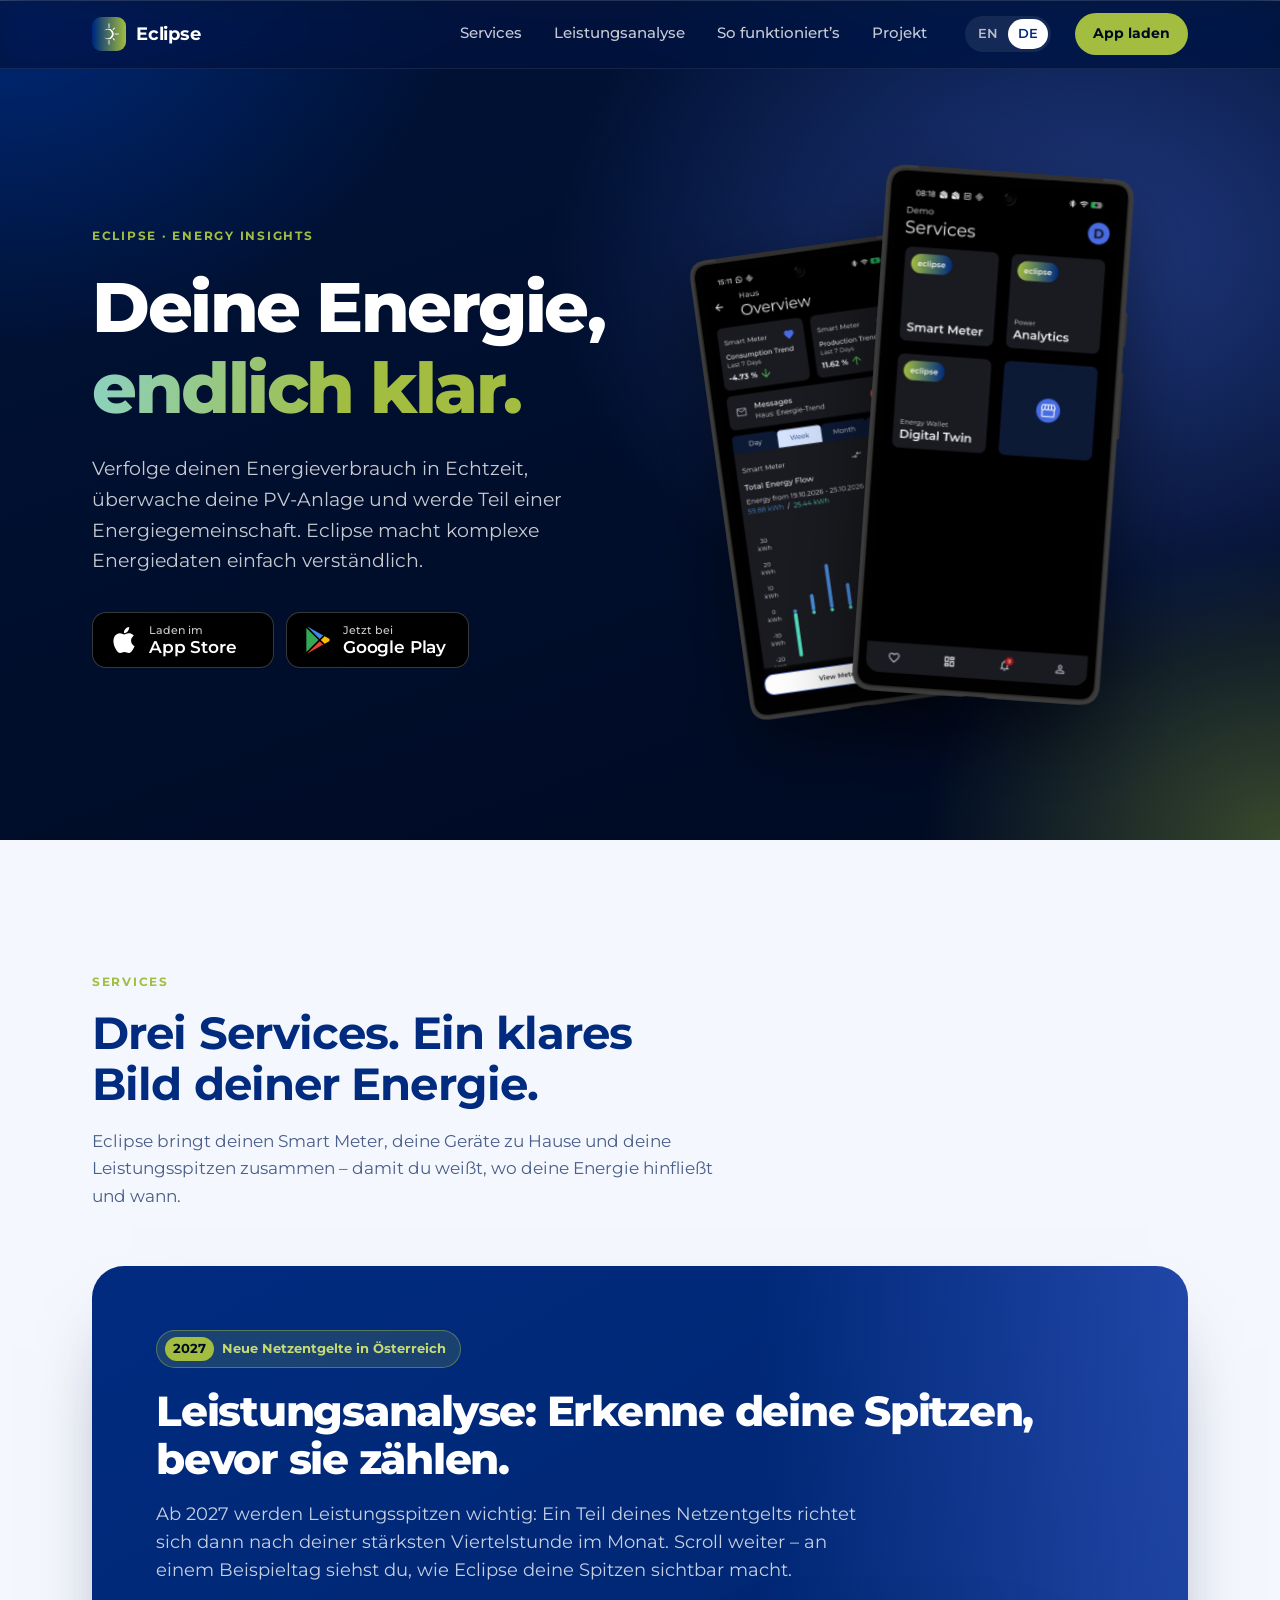
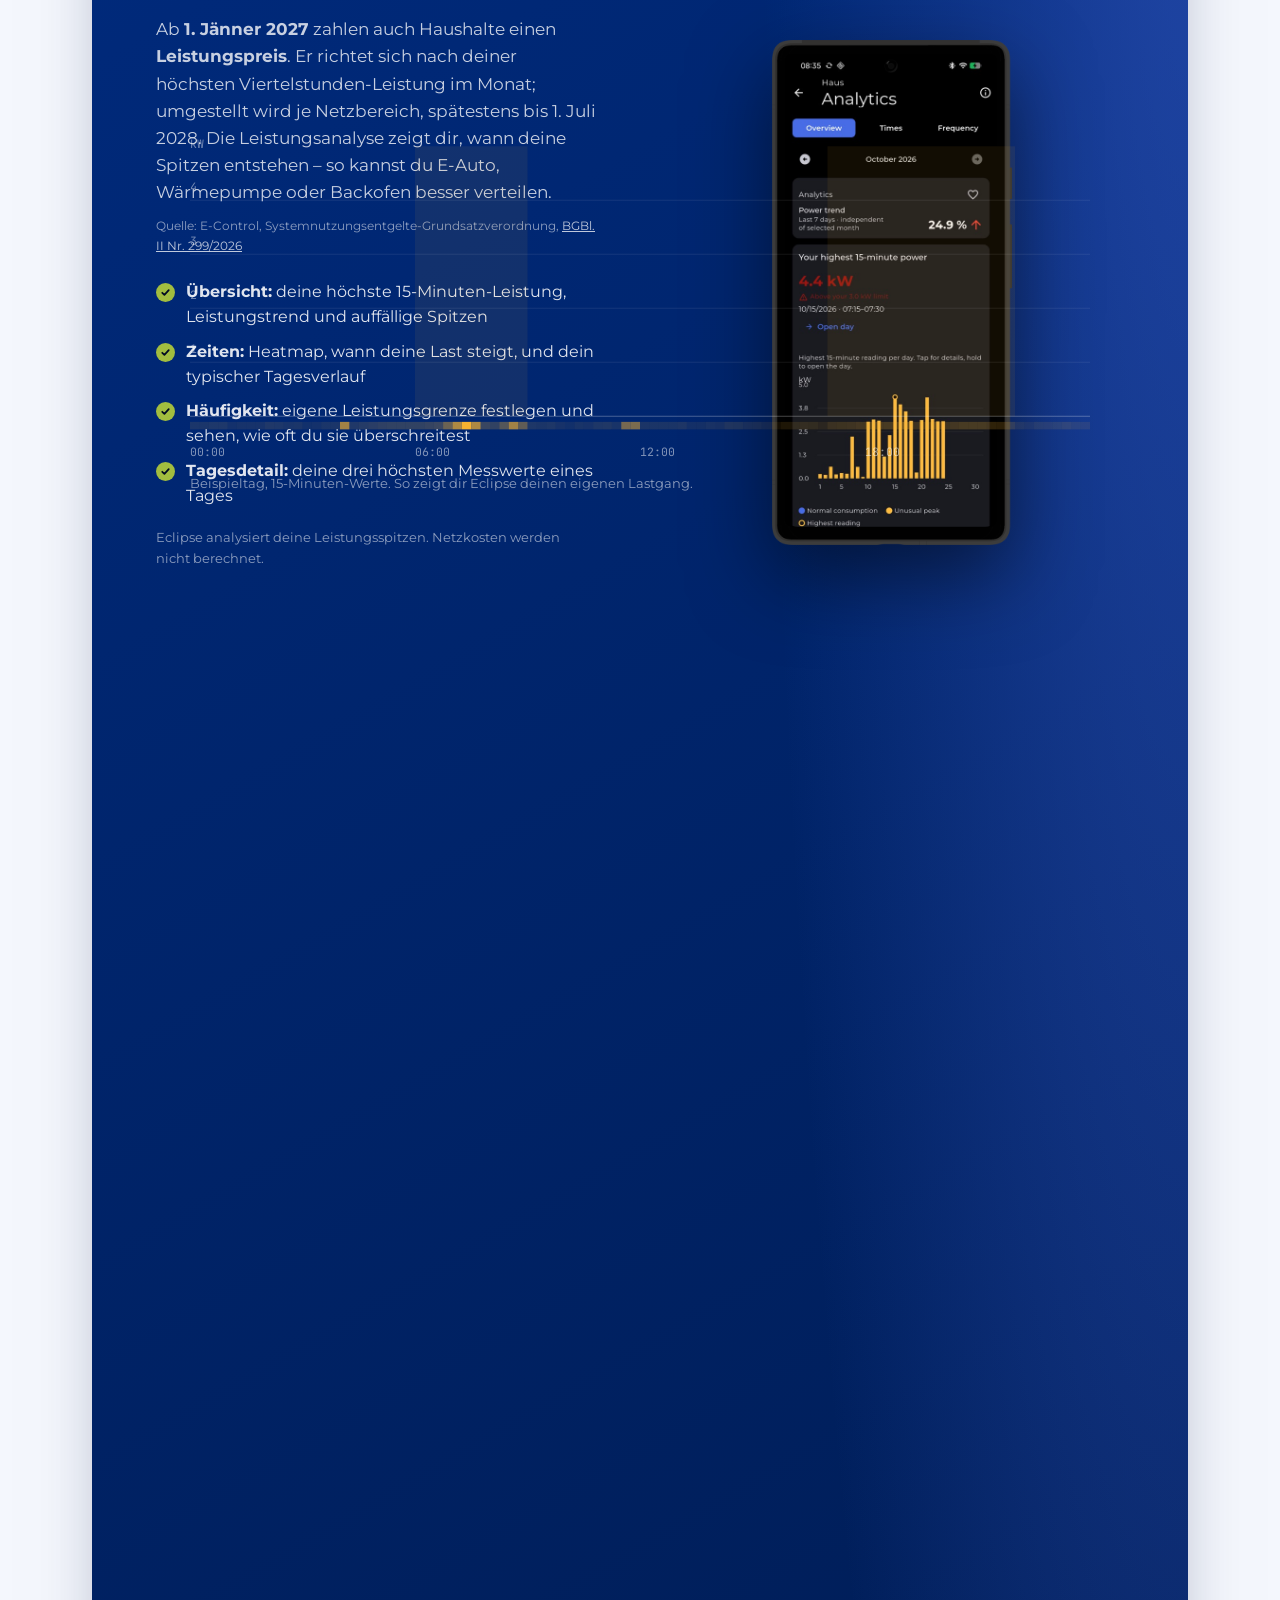
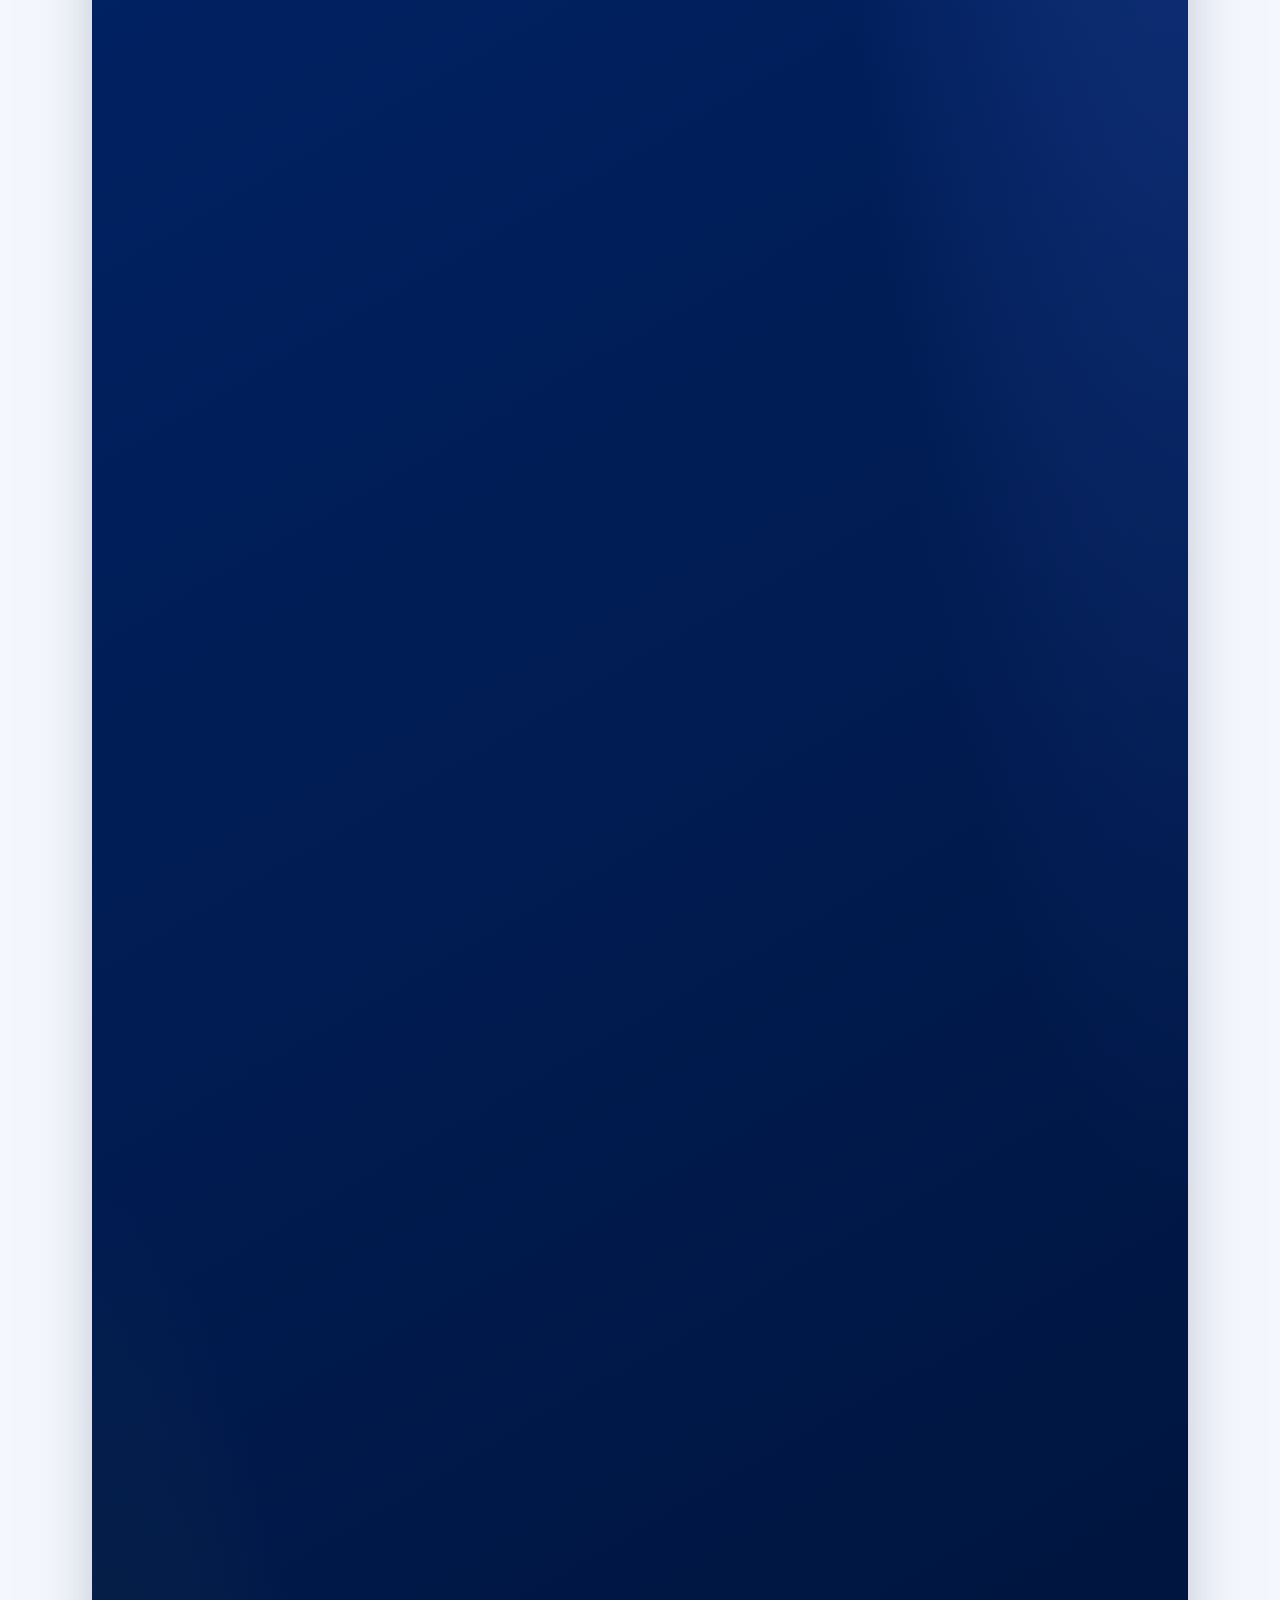
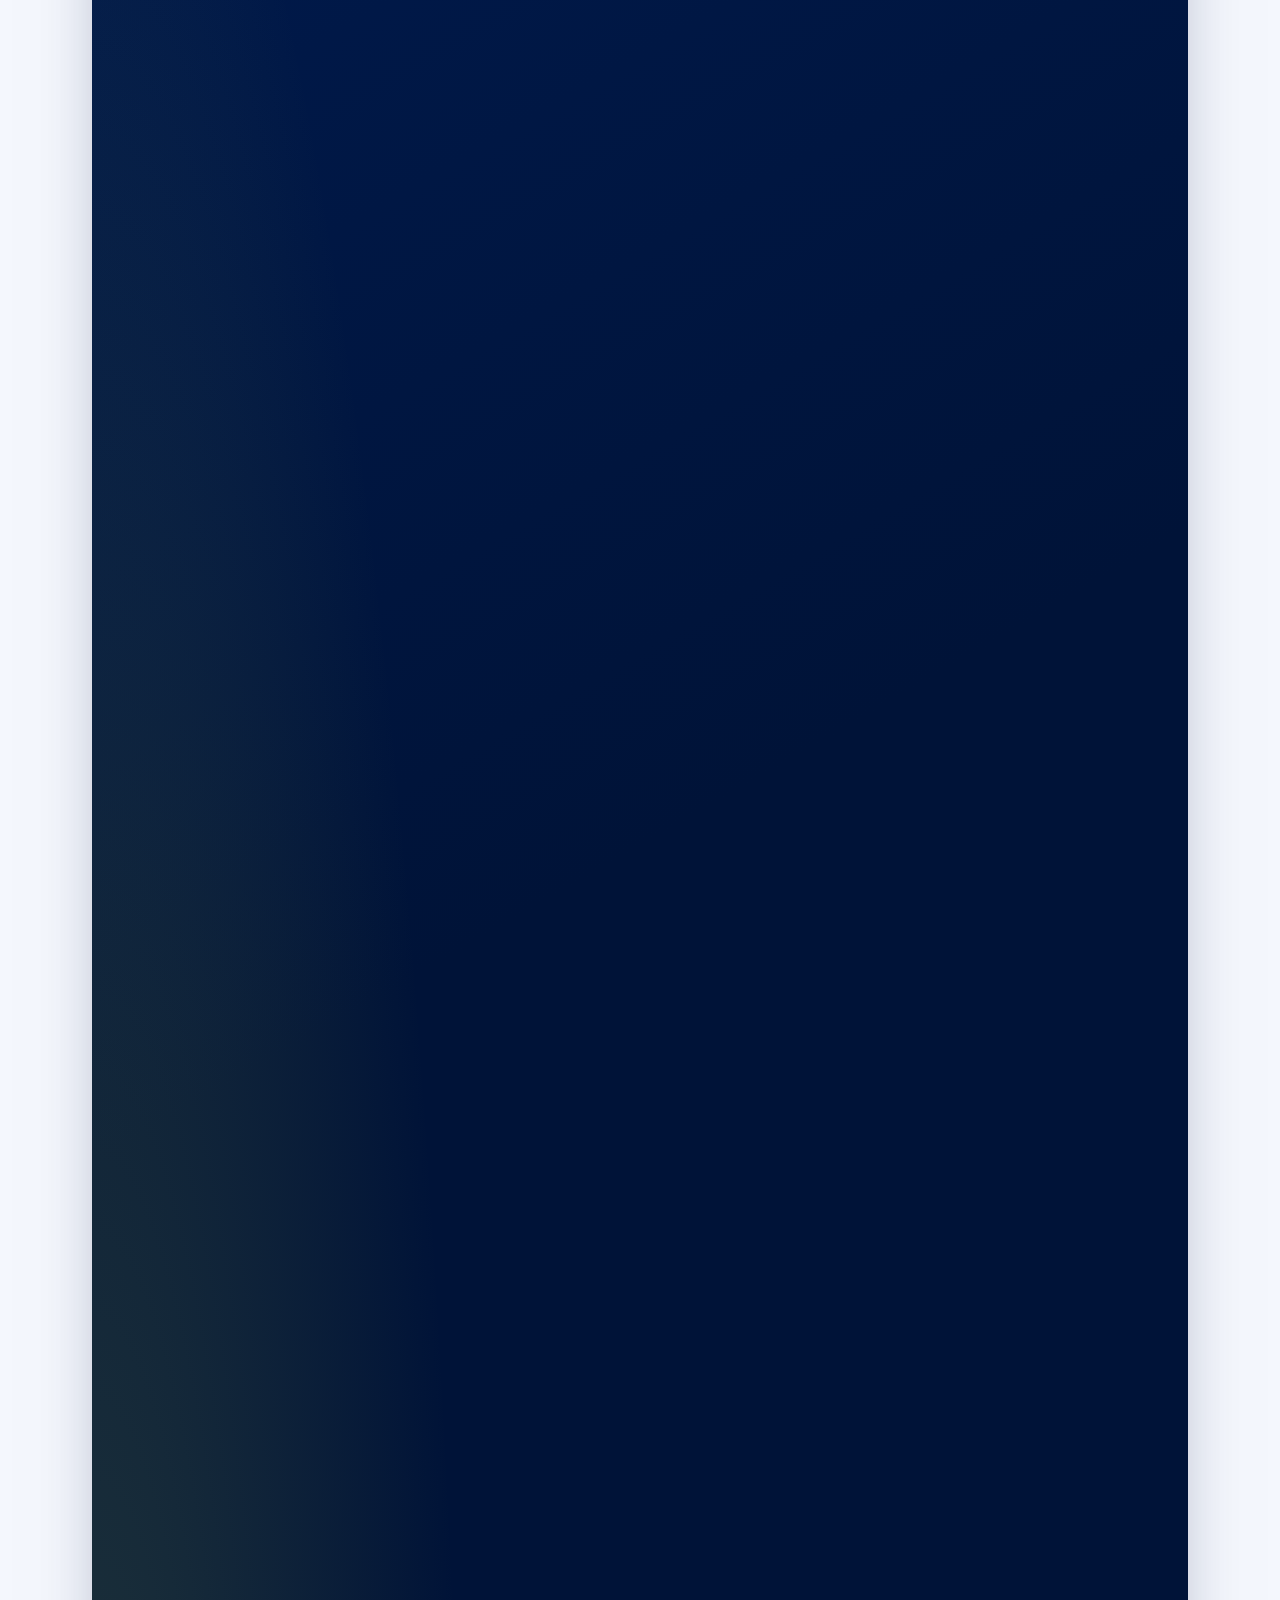
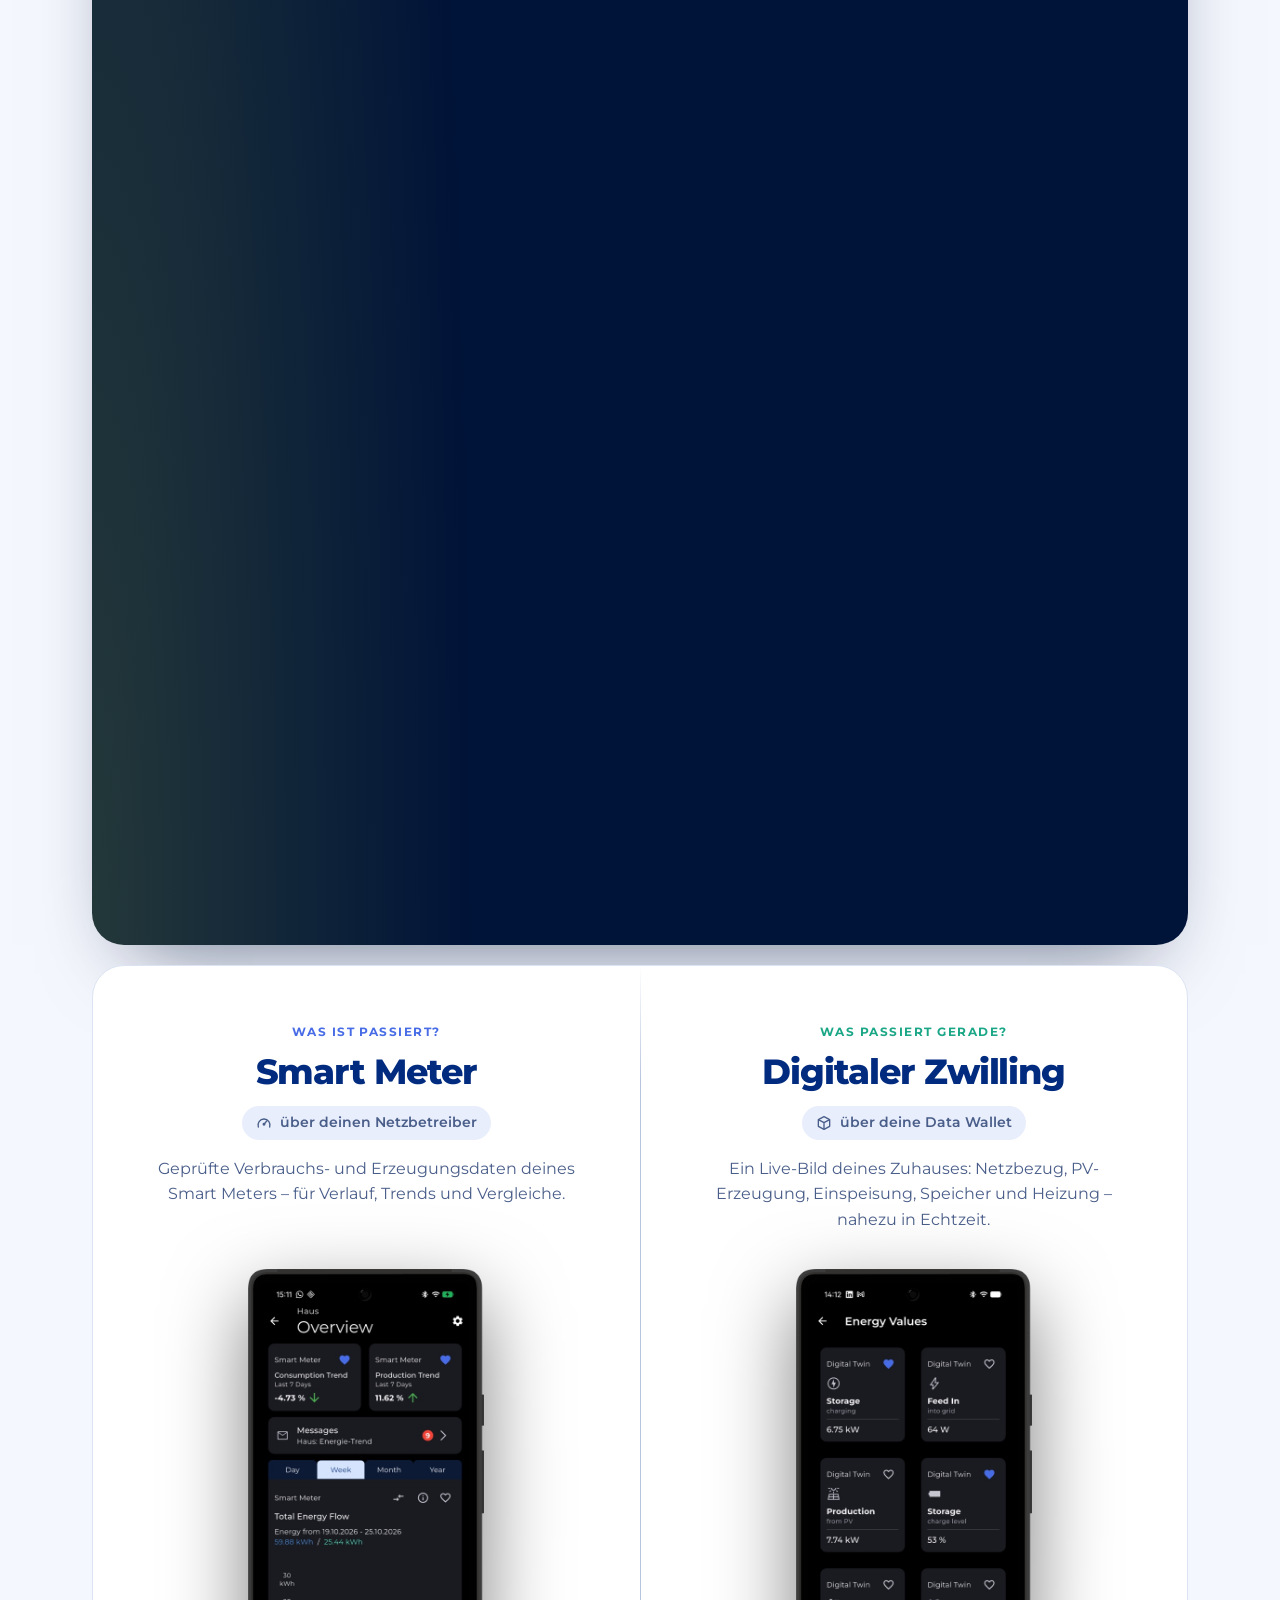
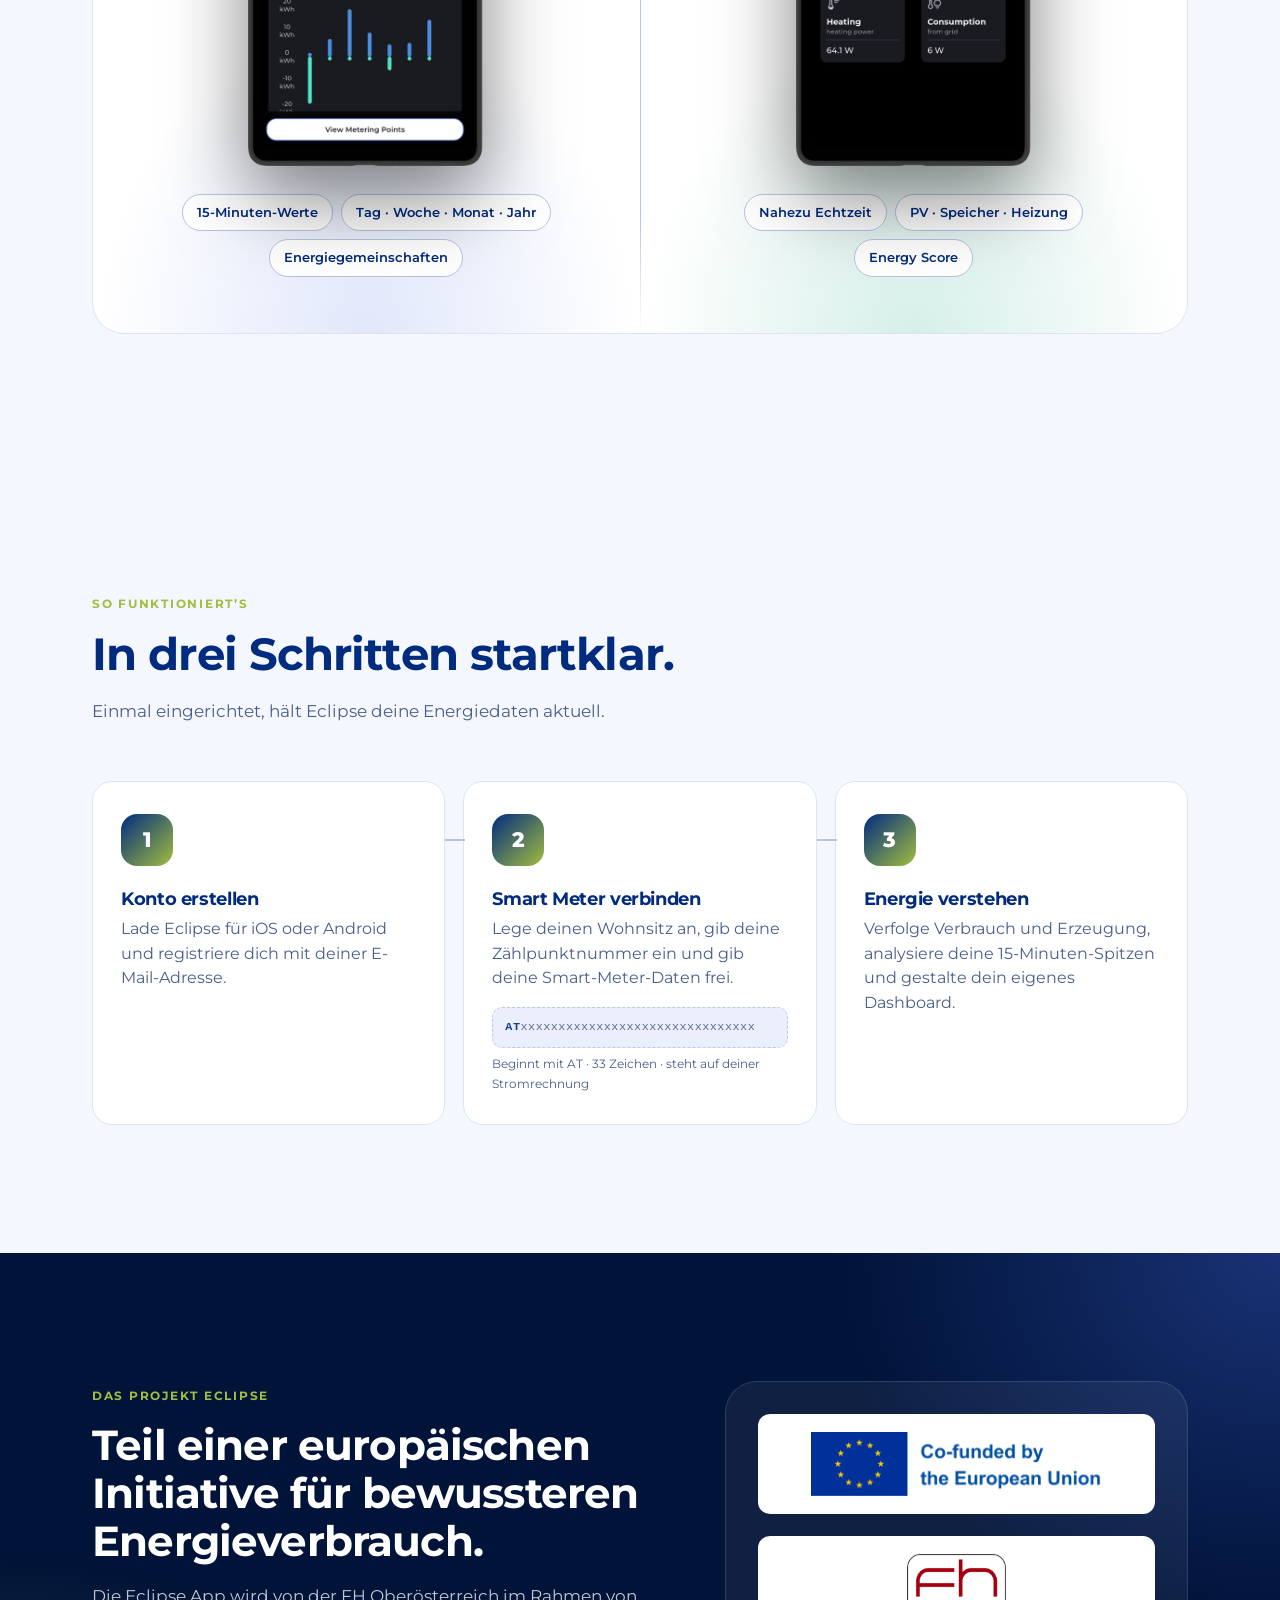
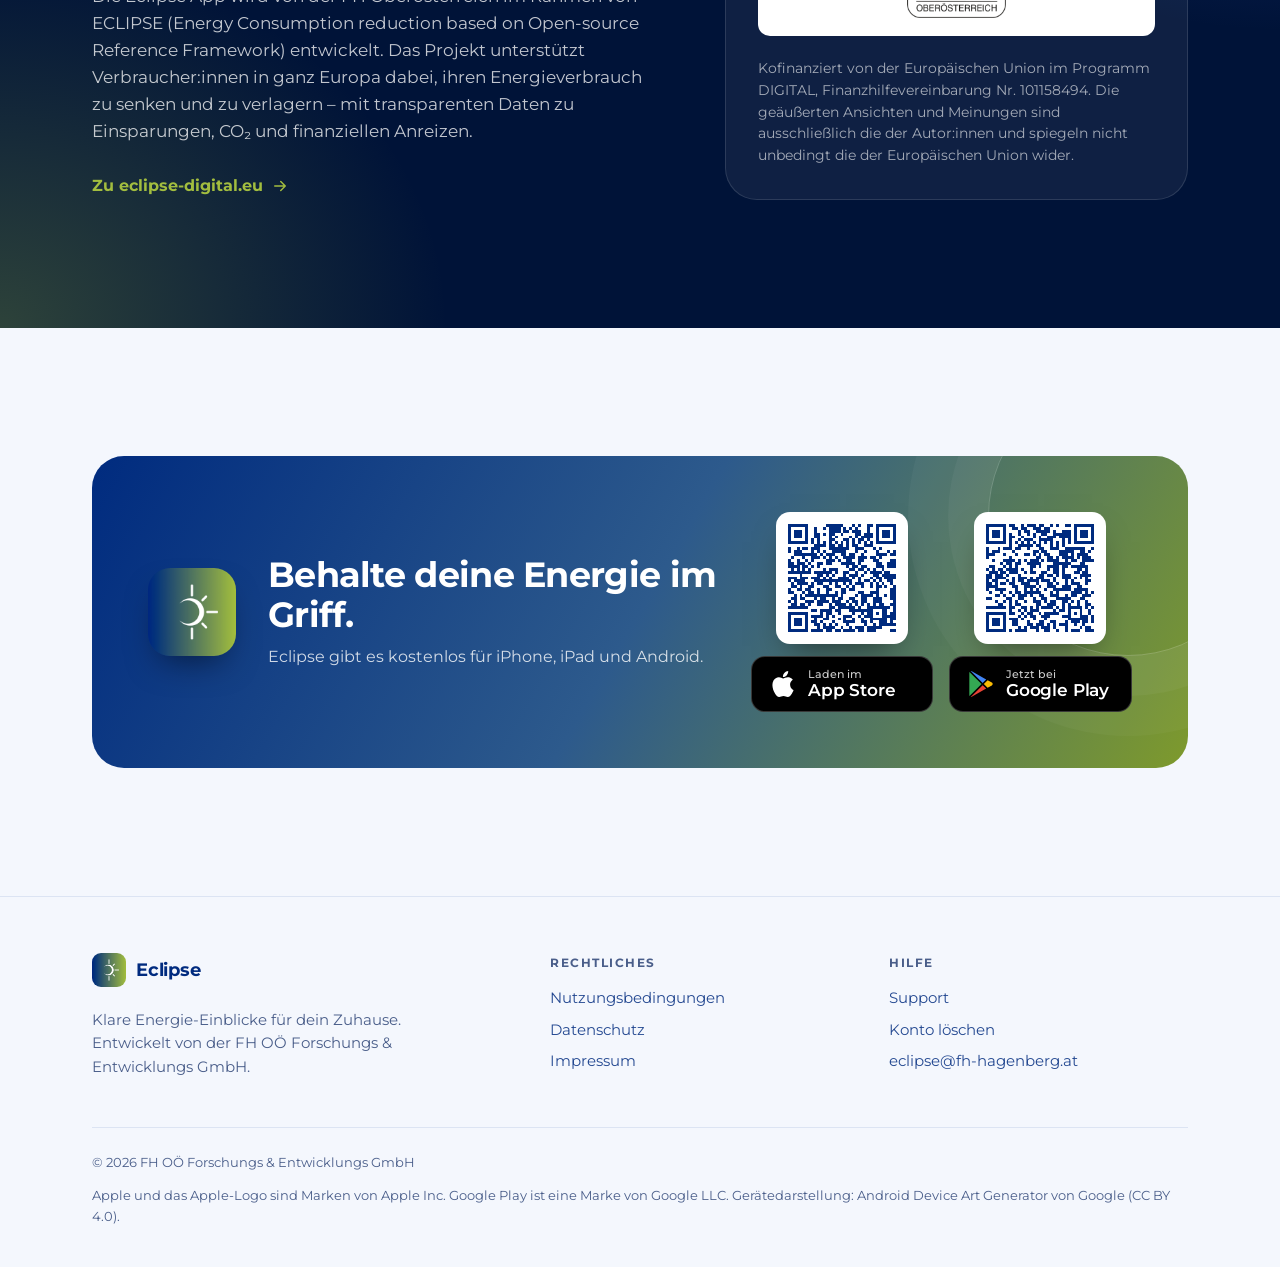
==== eclipse-app/de/index.html @ 879faa2a "GH-48: Add Landing Page for the Eclipse App" ====
<!doctype html>
<html lang="de">
<head>
  <meta charset="utf-8">
  <meta name="viewport" content="width=device-width, initial-scale=1">
  <title>Eclipse – Energie-Einblicke für dein Zuhause</title>
  <meta name="description" content="Verfolge deinen Energieverbrauch in Echtzeit, überwache deine PV-Anlage und werde Teil einer Energiegemeinschaft. Die Eclipse App macht komplexe Energiedaten einfach verständlich.">
  <meta name="theme-color" content="#001338">
  <link rel="icon" type="image/png" href="../assets/img/app-icon.png">
  <link rel="apple-touch-icon" href="../assets/img/apple-touch-icon.png">
  <link rel="alternate" hreflang="en" href="../">
  <link rel="alternate" hreflang="de" href="./">
  <meta property="og:type" content="website">
  <meta property="og:title" content="Eclipse – Energy Insights">
  <meta property="og:description" content="Energieverbrauch in Echtzeit, PV-Monitoring und Energiegemeinschaften – in einer App.">
  <meta property="og:image" content="../assets/img/og-banner.jpg">
  <meta name="apple-itunes-app" content="app-id=6756777165">
  <link rel="preconnect" href="https://fonts.googleapis.com">
  <link rel="preconnect" href="https://fonts.gstatic.com" crossorigin>
  <link href="https://fonts.googleapis.com/css2?family=JetBrains+Mono:wght@400;600&family=Montserrat:wght@400;500;600;700;800&display=swap" rel="stylesheet">
  <link rel="stylesheet" href="../assets/css/style.css">
  <script src="../assets/js/power-story.js" defer></script>
</head>
<body>
  <svg width="0" height="0" style="position:absolute" aria-hidden="true">
    <symbol id="i-apple" viewBox="0 0 24 24"><path fill="currentColor" d="M12.152 6.896c-.948 0-2.415-1.078-3.96-1.04-2.04.027-3.91 1.183-4.961 3.014-2.117 3.675-.546 9.103 1.519 12.09 1.013 1.454 2.208 3.09 3.792 3.039 1.52-.065 2.09-.987 3.935-.987 1.831 0 2.35.987 3.96.948 1.637-.026 2.676-1.48 3.676-2.948 1.156-1.688 1.636-3.325 1.662-3.415-.039-.013-3.182-1.221-3.22-4.857-.026-3.04 2.48-4.494 2.597-4.559-1.429-2.09-3.623-2.324-4.39-2.376-2-.156-3.675 1.09-4.61 1.09zM15.53 3.83c.843-1.012 1.4-2.427 1.245-3.83-1.207.052-2.662.805-3.532 1.818-.78.896-1.454 2.338-1.273 3.714 1.338.104 2.715-.688 3.559-1.701"/></symbol>
    <symbol id="i-play" viewBox="0 0 24 24"><path fill="#34A853" d="M1.337.924a1.486 1.486 0 0 0-.112.568v21.017c0 .217.045.419.124.6l11.155-11.087L1.337.924z"/><path fill="#FBBC04" d="M22.018 13.298l-3.919 2.218-3.515-3.493 3.543-3.521 3.891 2.202a1.49 1.49 0 0 1 0 2.594z"/><path fill="#4285F4" d="M13.544 10.989l3.258-3.238L3.45.195a1.466 1.466 0 0 0-.946-.179l11.04 10.973z"/><path fill="#EA4335" d="M13.544 13.056l-11 10.933c.298.036.612-.016.906-.183l13.324-7.54-3.23-3.21z"/></symbol>
    <symbol id="i-gauge" viewBox="0 0 24 24"><g fill="none" stroke="currentColor" stroke-width="2" stroke-linecap="round" stroke-linejoin="round"><path d="M3.5 18a9 9 0 1 1 17 0"/><path d="m12 14 4-5"/><circle cx="12" cy="14" r="1.2" fill="currentColor"/></g></symbol>
    <symbol id="i-cube" viewBox="0 0 24 24"><g fill="none" stroke="currentColor" stroke-width="2" stroke-linejoin="round"><path d="M12 2.5 20.5 7v10L12 21.5 3.5 17V7z"/><path d="M3.5 7 12 11.5 20.5 7M12 11.5v10"/></g></symbol>
    <symbol id="i-arrow" viewBox="0 0 24 24"><path fill="none" stroke="currentColor" stroke-width="2" stroke-linecap="round" stroke-linejoin="round" d="M5 12h14M13 6l6 6-6 6"/></symbol>
  </svg>

  <a class="skip-link" href="#main">Zum Inhalt springen</a>

  <header class="site-header">
    <nav class="container nav" aria-label="Hauptnavigation">
      <a class="brand" href="./">
        <img src="../assets/img/app-icon.png" alt="" width="34" height="34">
        Eclipse
      </a>
      <ul class="nav-links">
        <li><a href="#services">Services</a></li>
        <li><a href="#power-analytics">Leistungsanalyse</a></li>
        <li><a href="#how">So funktioniert’s</a></li>
        <li><a href="#project">Projekt</a></li>
      </ul>
      <div class="lang-switch" aria-label="Sprache">
        <a href="../" hreflang="en" lang="en">EN</a>
        <span aria-current="true">DE</span>
      </div>
      <a class="nav-cta" href="#download">App laden</a>
    </nav>
  </header>

  <main id="main">
    <section class="hero">
      <div class="container hero-grid">
        <div class="hero-copy">
          <span class="eyebrow">Eclipse · Energy Insights</span>
          <h1>Deine Energie, <em>endlich klar.</em></h1>
          <p class="hero-lead">Verfolge deinen Energieverbrauch in Echtzeit, überwache deine PV-Anlage und werde Teil einer Energiegemeinschaft. Eclipse macht komplexe Energiedaten einfach verständlich.</p>
          <div class="store-buttons">
            <a class="store-btn" href="https://apps.apple.com/at/app/eclipse-energy-insights/id6756777165?l=de">
              <svg aria-hidden="true"><use href="#i-apple"/></svg>
              <span><small>Laden im</small><strong>App Store</strong></span>
            </a>
            <a class="store-btn" href="https://play.google.com/store/apps/details?id=energy.eclipse.app&amp;hl=de">
              <svg aria-hidden="true"><use href="#i-play"/></svg>
              <span><small>Jetzt bei</small><strong>Google Play</strong></span>
            </a>
          </div>
        </div>
        <div class="hero-visual">
          <div class="phone phone--back">
            <div class="screen"><img src="../assets/img/phone/smart-meter.jpg" alt="Smart-Meter-Übersicht mit Verbrauchs- und Erzeugungstrend und wöchentlichem Energiefluss" width="451" height="1000" fetchpriority="high"></div>
          </div>
          <div class="phone phone--front">
            <div class="screen"><img src="../assets/img/phone/services.jpg" alt="Eclipse Services: Smart Meter, Leistungsanalyse und Digitaler Zwilling" width="451" height="1000" fetchpriority="high"></div>
          </div>
        </div>
      </div>
    </section>

    <section class="section" id="services">
      <div class="container">
        <div class="section-head">
          <span class="eyebrow">Services</span>
          <h2>Drei Services. Ein klares Bild deiner Energie.</h2>
          <p>Eclipse bringt deinen Smart Meter, deine Geräte zu Hause und deine Leistungsspitzen zusammen – damit du weißt, wo deine Energie hinfließt und wann.</p>
        </div>

        <article class="spotlight" id="power-analytics">
          <div class="spotlight-head">
            <span class="badge"><b>2027</b>Neue Netzentgelte in Österreich</span>
            <h3>Leistungsanalyse: Erkenne deine Spitzen, bevor sie zählen.</h3>
            <p class="story-intro">Ab 2027 werden Leistungsspitzen wichtig: Ein Teil deines Netzentgelts richtet sich dann nach deiner stärksten Viertelstunde im Monat. Scroll weiter – an einem Beispieltag siehst du, wie Eclipse deine Spitzen sichtbar macht.</p>
          </div>

          <div class="story">
            <div class="story-stage">
              <div class="story-copy">
                <p class="spotlight-lead">Ab <strong>1. Jänner 2027</strong> zahlen auch Haushalte einen <strong>Leistungspreis</strong>. Er richtet sich nach deiner höchsten Viertelstunden-Leistung im Monat; umgestellt wird je Netzbereich, spätestens bis 1. Juli 2028. Die Leistungsanalyse zeigt dir, wann deine Spitzen entstehen – so kannst du E-Auto, Wärmepumpe oder Backofen besser verteilen.</p>
                <p class="spotlight-source">Quelle: E-Control, Systemnutzungsentgelte-Grundsatzverordnung, <a href="https://www.ris.bka.gv.at/Dokumente/BgblAuth/BGBLA_2026_II_299/BGBLA_2026_II_299.html">BGBl. II Nr. 299/2026</a></p>
                <ul class="checks">
              <li><strong>Übersicht:</strong> deine höchste 15-Minuten-Leistung, Leistungstrend und auffällige Spitzen</li>
              <li><strong>Zeiten:</strong> Heatmap, wann deine Last steigt, und dein typischer Tagesverlauf</li>
              <li><strong>Häufigkeit:</strong> eigene Leistungsgrenze festlegen und sehen, wie oft du sie überschreitest</li>
              <li><strong>Tagesdetail:</strong> deine drei höchsten Messwerte eines Tages</li>
            </ul>
                <p class="disclaimer">Eclipse analysiert deine Leistungsspitzen. Netzkosten werden nicht berechnet.</p>
              </div>

              <figure class="curve" style="--peak-x:30.73%;--peak-y:14.55%">
                <div class="curve-plot">
                  <svg viewBox="0 0 960 320" preserveAspectRatio="none" role="img" aria-label="Beispieltag: Leistung in 15-Minuten-Werten. Die höchste Viertelstunde liegt um 07:15 bei 4,4 kW.">
                <g class="curve-grid"><line x1="0" x2="960" y1="242.4" y2="242.4"/><line x1="0" x2="960" y1="184.8" y2="184.8"/><line x1="0" x2="960" y1="127.2" y2="127.2"/><line x1="0" x2="960" y1="69.6" y2="69.6"/><line class="curve-base" x1="0" x2="960" y1="300" y2="300"/></g>
                <g class="curve-bands"><rect x="240" y="12" width="120" height="288"/><rect x="680" y="12" width="200" height="288"/></g>
                <g class="curve-bars"><rect class="bar" style="--i:0" x="2.0" y="288.5" width="6.0" height="11.5" rx="1.5" data-kw="0.2"/><rect class="bar" style="--i:1" x="12.0" y="289.1" width="6.0" height="10.9" rx="1.5" data-kw="0.19"/><rect class="bar" style="--i:2" x="22.0" y="287.3" width="6.0" height="12.7" rx="1.5" data-kw="0.22"/><rect class="bar" style="--i:3" x="32.0" y="287.3" width="6.0" height="12.7" rx="1.5" data-kw="0.22"/><rect class="bar" style="--i:4" x="42.0" y="293.1" width="6.0" height="6.9" rx="1.5" data-kw="0.12"/><rect class="bar" style="--i:5" x="52.0" y="291.9" width="6.0" height="8.1" rx="1.5" data-kw="0.14"/><rect class="bar" style="--i:6" x="62.0" y="291.9" width="6.0" height="8.1" rx="1.5" data-kw="0.14"/><rect class="bar" style="--i:7" x="72.0" y="291.9" width="6.0" height="8.1" rx="1.5" data-kw="0.14"/><rect class="bar" style="--i:8" x="82.0" y="286.2" width="6.0" height="13.8" rx="1.5" data-kw="0.24"/><rect class="bar" style="--i:9" x="92.0" y="287.9" width="6.0" height="12.1" rx="1.5" data-kw="0.21"/><rect class="bar" style="--i:10" x="102.0" y="290.2" width="6.0" height="9.8" rx="1.5" data-kw="0.17"/><rect class="bar" style="--i:11" x="112.0" y="289.6" width="6.0" height="10.4" rx="1.5" data-kw="0.18"/><rect class="bar" style="--i:12" x="122.0" y="294.2" width="6.0" height="5.8" rx="1.5" data-kw="0.1"/><rect class="bar" style="--i:13" x="132.0" y="292.5" width="6.0" height="7.5" rx="1.5" data-kw="0.13"/><rect class="bar" style="--i:14" x="142.0" y="289.1" width="6.0" height="10.9" rx="1.5" data-kw="0.19"/><rect class="bar" style="--i:15" x="152.0" y="289.6" width="6.0" height="10.4" rx="1.5" data-kw="0.18"/><rect class="bar bar--hot" style="--i:16" x="162.0" y="158.9" width="6.0" height="141.1" rx="1.5" data-kw="2.45"/><rect class="bar" style="--i:17" x="172.0" y="286.2" width="6.0" height="13.8" rx="1.5" data-kw="0.24"/><rect class="bar" style="--i:18" x="182.0" y="283.9" width="6.0" height="16.1" rx="1.5" data-kw="0.28"/><rect class="bar" style="--i:19" x="192.0" y="279.8" width="6.0" height="20.2" rx="1.5" data-kw="0.35"/><rect class="bar" style="--i:20" x="202.0" y="276.4" width="6.0" height="23.6" rx="1.5" data-kw="0.41"/><rect class="bar" style="--i:21" x="212.0" y="275.2" width="6.0" height="24.8" rx="1.5" data-kw="0.43"/><rect class="bar" style="--i:22" x="222.0" y="275.2" width="6.0" height="24.8" rx="1.5" data-kw="0.43"/><rect class="bar" style="--i:23" x="232.0" y="275.2" width="6.0" height="24.8" rx="1.5" data-kw="0.43"/><rect class="bar" style="--i:24" x="242.0" y="274.1" width="6.0" height="25.9" rx="1.5" data-kw="0.45"/><rect class="bar" style="--i:25" x="252.0" y="270.6" width="6.0" height="29.4" rx="1.5" data-kw="0.51"/><rect class="bar" style="--i:26" x="262.0" y="266.6" width="6.0" height="33.4" rx="1.5" data-kw="0.58"/><rect class="bar bar--hot" style="--i:27" x="272.0" y="225.1" width="6.0" height="74.9" rx="1.5" data-kw="1.3"/><g class="curve-spike" data-keep="0.08"><rect class="bar bar--hot" style="--i:28" x="282.0" y="144.5" width="6.0" height="155.5" rx="1.5" data-kw="2.7"/><rect class="bar bar--hot" style="--i:29" x="292.0" y="46.6" width="6.0" height="253.4" rx="1.5" data-kw="4.4"/><rect class="bar bar--hot" style="--i:30" x="302.0" y="144.5" width="6.0" height="155.5" rx="1.5" data-kw="2.7"/></g><rect class="bar" style="--i:31" x="312.0" y="268.3" width="6.0" height="31.7" rx="1.5" data-kw="0.55"/><rect class="bar" style="--i:32" x="322.0" y="274.1" width="6.0" height="25.9" rx="1.5" data-kw="0.45"/><rect class="bar" style="--i:33" x="332.0" y="245.3" width="6.0" height="54.7" rx="1.5" data-kw="0.95"/><rect class="bar bar--hot" style="--i:34" x="342.0" y="158.9" width="6.0" height="141.1" rx="1.5" data-kw="2.45"/><rect class="bar bar--hot" style="--i:35" x="352.0" y="233.8" width="6.0" height="66.2" rx="1.5" data-kw="1.15"/><rect class="bar" style="--i:36" x="362.0" y="287.3" width="6.0" height="12.7" rx="1.5" data-kw="0.22"/><rect class="bar" style="--i:37" x="372.0" y="289.1" width="6.0" height="10.9" rx="1.5" data-kw="0.19"/><rect class="bar" style="--i:38" x="382.0" y="287.9" width="6.0" height="12.1" rx="1.5" data-kw="0.21"/><rect class="bar" style="--i:39" x="392.0" y="291.9" width="6.0" height="8.1" rx="1.5" data-kw="0.14"/><rect class="bar" style="--i:40" x="402.0" y="294.2" width="6.0" height="5.8" rx="1.5" data-kw="0.1"/><rect class="bar" style="--i:41" x="412.0" y="290.8" width="6.0" height="9.2" rx="1.5" data-kw="0.16"/><rect class="bar" style="--i:42" x="422.0" y="291.4" width="6.0" height="8.6" rx="1.5" data-kw="0.15"/><rect class="bar" style="--i:43" x="432.0" y="287.9" width="6.0" height="12.1" rx="1.5" data-kw="0.21"/><rect class="bar" style="--i:44" x="442.0" y="286.2" width="6.0" height="13.8" rx="1.5" data-kw="0.24"/><rect class="bar" style="--i:45" x="452.0" y="290.8" width="6.0" height="9.2" rx="1.5" data-kw="0.16"/><rect class="bar bar--hot" style="--i:46" x="462.0" y="210.7" width="6.0" height="89.3" rx="1.5" data-kw="1.55"/><rect class="bar bar--hot" style="--i:47" x="472.0" y="205.0" width="6.0" height="95.0" rx="1.5" data-kw="1.65"/><rect class="bar" style="--i:48" x="482.0" y="288.5" width="6.0" height="11.5" rx="1.5" data-kw="0.2"/><rect class="bar" style="--i:49" x="492.0" y="288.5" width="6.0" height="11.5" rx="1.5" data-kw="0.2"/><rect class="bar" style="--i:50" x="502.0" y="288.5" width="6.0" height="11.5" rx="1.5" data-kw="0.2"/><rect class="bar" style="--i:51" x="512.0" y="288.5" width="6.0" height="11.5" rx="1.5" data-kw="0.2"/><rect class="bar" style="--i:52" x="522.0" y="287.3" width="6.0" height="12.7" rx="1.5" data-kw="0.22"/><rect class="bar" style="--i:53" x="532.0" y="293.1" width="6.0" height="6.9" rx="1.5" data-kw="0.12"/><rect class="bar" style="--i:54" x="542.0" y="293.1" width="6.0" height="6.9" rx="1.5" data-kw="0.12"/><rect class="bar" style="--i:55" x="552.0" y="290.8" width="6.0" height="9.2" rx="1.5" data-kw="0.16"/><rect class="bar" style="--i:56" x="562.0" y="291.4" width="6.0" height="8.6" rx="1.5" data-kw="0.15"/><rect class="bar" style="--i:57" x="572.0" y="286.8" width="6.0" height="13.2" rx="1.5" data-kw="0.23"/><rect class="bar" style="--i:58" x="582.0" y="287.3" width="6.0" height="12.7" rx="1.5" data-kw="0.22"/><rect class="bar" style="--i:59" x="592.0" y="290.8" width="6.0" height="9.2" rx="1.5" data-kw="0.16"/><rect class="bar" style="--i:60" x="602.0" y="290.2" width="6.0" height="9.8" rx="1.5" data-kw="0.17"/><rect class="bar" style="--i:61" x="612.0" y="293.7" width="6.0" height="6.3" rx="1.5" data-kw="0.11"/><rect class="bar" style="--i:62" x="622.0" y="292.5" width="6.0" height="7.5" rx="1.5" data-kw="0.13"/><rect class="bar" style="--i:63" x="632.0" y="287.9" width="6.0" height="12.1" rx="1.5" data-kw="0.21"/><rect class="bar" style="--i:64" x="642.0" y="289.1" width="6.0" height="10.9" rx="1.5" data-kw="0.19"/><rect class="bar" style="--i:65" x="652.0" y="287.3" width="6.0" height="12.7" rx="1.5" data-kw="0.22"/><rect class="bar" style="--i:66" x="662.0" y="288.5" width="6.0" height="11.5" rx="1.5" data-kw="0.2"/><rect class="bar" style="--i:67" x="672.0" y="293.7" width="6.0" height="6.3" rx="1.5" data-kw="0.11"/><rect class="bar" style="--i:68" x="682.0" y="282.7" width="6.0" height="17.3" rx="1.5" data-kw="0.3"/><rect class="bar" style="--i:69" x="692.0" y="281.6" width="6.0" height="18.4" rx="1.5" data-kw="0.32"/><rect class="bar" style="--i:70" x="702.0" y="279.3" width="6.0" height="20.7" rx="1.5" data-kw="0.36"/><rect class="bar" style="--i:71" x="712.0" y="275.8" width="6.0" height="24.2" rx="1.5" data-kw="0.42"/><rect class="bar" style="--i:72" x="722.0" y="273.5" width="6.0" height="26.5" rx="1.5" data-kw="0.46"/><rect class="bar" style="--i:73" x="732.0" y="272.4" width="6.0" height="27.6" rx="1.5" data-kw="0.48"/><rect class="bar" style="--i:74" x="742.0" y="273.5" width="6.0" height="26.5" rx="1.5" data-kw="0.46"/><rect class="bar" style="--i:75" x="752.0" y="275.8" width="6.0" height="24.2" rx="1.5" data-kw="0.42"/><rect class="bar" style="--i:76" x="762.0" y="251.0" width="6.0" height="49.0" rx="1.5" data-kw="0.85"/><rect class="bar" style="--i:77" x="772.0" y="281.6" width="6.0" height="18.4" rx="1.5" data-kw="0.32"/><rect class="bar" style="--i:78" x="782.0" y="282.7" width="6.0" height="17.3" rx="1.5" data-kw="0.3"/><rect class="bar" style="--i:79" x="792.0" y="281.6" width="6.0" height="18.4" rx="1.5" data-kw="0.32"/><rect class="bar" style="--i:80" x="802.0" y="279.3" width="6.0" height="20.7" rx="1.5" data-kw="0.36"/><rect class="bar" style="--i:81" x="812.0" y="276.4" width="6.0" height="23.6" rx="1.5" data-kw="0.41"/><rect class="bar" style="--i:82" x="822.0" y="273.5" width="6.0" height="26.5" rx="1.5" data-kw="0.46"/><rect class="bar" style="--i:83" x="832.0" y="272.4" width="6.0" height="27.6" rx="1.5" data-kw="0.48"/><rect class="bar" style="--i:84" x="842.0" y="272.9" width="6.0" height="27.1" rx="1.5" data-kw="0.47"/><rect class="bar" style="--i:85" x="852.0" y="275.8" width="6.0" height="24.2" rx="1.5" data-kw="0.42"/><rect class="bar" style="--i:86" x="862.0" y="278.7" width="6.0" height="21.3" rx="1.5" data-kw="0.37"/><rect class="bar" style="--i:87" x="872.0" y="281.6" width="6.0" height="18.4" rx="1.5" data-kw="0.32"/><rect class="bar" style="--i:88" x="882.0" y="291.4" width="6.0" height="8.6" rx="1.5" data-kw="0.15"/><rect class="bar" style="--i:89" x="892.0" y="294.8" width="6.0" height="5.2" rx="1.5" data-kw="0.09"/><rect class="bar" style="--i:90" x="902.0" y="290.2" width="6.0" height="9.8" rx="1.5" data-kw="0.17"/><rect class="bar" style="--i:91" x="912.0" y="290.2" width="6.0" height="9.8" rx="1.5" data-kw="0.17"/><rect class="bar" style="--i:92" x="922.0" y="288.5" width="6.0" height="11.5" rx="1.5" data-kw="0.2"/><rect class="bar" style="--i:93" x="932.0" y="286.2" width="6.0" height="13.8" rx="1.5" data-kw="0.24"/><rect class="bar" style="--i:94" x="942.0" y="290.8" width="6.0" height="9.2" rx="1.5" data-kw="0.16"/><rect class="bar" style="--i:95" x="952.0" y="291.9" width="6.0" height="8.1" rx="1.5" data-kw="0.14"/></g>
                <g class="curve-hot"><rect class="bar" style="--i:16" x="162.0" y="158.9" width="6.0" height="141.1" rx="1.5"/><rect class="bar" style="--i:27" x="272.0" y="225.1" width="6.0" height="74.9" rx="1.5"/><g class="curve-spike" data-keep="0.08"><rect class="bar" style="--i:28" x="282.0" y="144.5" width="6.0" height="155.5" rx="1.5"/><rect class="bar bar--peak" style="--i:29" x="292.0" y="46.6" width="6.0" height="253.4" rx="1.5"/><rect class="bar" style="--i:30" x="302.0" y="144.5" width="6.0" height="155.5" rx="1.5"/></g><rect class="bar" style="--i:34" x="342.0" y="158.9" width="6.0" height="141.1" rx="1.5"/><rect class="bar" style="--i:35" x="352.0" y="233.8" width="6.0" height="66.2" rx="1.5"/><rect class="bar" style="--i:46" x="462.0" y="210.7" width="6.0" height="89.3" rx="1.5"/><rect class="bar" style="--i:47" x="472.0" y="205.0" width="6.0" height="95.0" rx="1.5"/></g>
                <g class="curve-over"><g class="curve-spike" data-keep="0.08"><rect class="bar" style="--i:28" x="282.0" y="144.5" width="6.0" height="155.5" rx="1.5"/><rect class="bar bar--peak" style="--i:29" x="292.0" y="46.6" width="6.0" height="253.4" rx="1.5"/><rect class="bar" style="--i:30" x="302.0" y="144.5" width="6.0" height="155.5" rx="1.5"/></g></g>
                <g class="curve-shift"><rect style="--i:0;--dx:250px" x="42.0" y="249.8" width="6.0" height="43.3" rx="1.5" data-i="4" data-kw="0.751"/><rect style="--i:1;--dx:240px" x="52.0" y="248.7" width="6.0" height="43.3" rx="1.5" data-i="5" data-kw="0.751"/><rect style="--i:2;--dx:230px" x="62.0" y="248.7" width="6.0" height="43.3" rx="1.5" data-i="6" data-kw="0.751"/><rect style="--i:3;--dx:220px" x="72.0" y="248.7" width="6.0" height="43.3" rx="1.5" data-i="7" data-kw="0.751"/><rect style="--i:4;--dx:210px" x="82.0" y="242.9" width="6.0" height="43.3" rx="1.5" data-i="8" data-kw="0.751"/><rect style="--i:5;--dx:200px" x="92.0" y="244.6" width="6.0" height="43.3" rx="1.5" data-i="9" data-kw="0.751"/><rect style="--i:6;--dx:190px" x="102.0" y="247.0" width="6.0" height="43.3" rx="1.5" data-i="10" data-kw="0.751"/><rect style="--i:7;--dx:180px" x="112.0" y="246.4" width="6.0" height="43.3" rx="1.5" data-i="11" data-kw="0.751"/><rect style="--i:8;--dx:170px" x="122.0" y="251.0" width="6.0" height="43.3" rx="1.5" data-i="12" data-kw="0.751"/><rect style="--i:9;--dx:160px" x="132.0" y="249.3" width="6.0" height="43.3" rx="1.5" data-i="13" data-kw="0.751"/><rect style="--i:10;--dx:150px" x="142.0" y="245.8" width="6.0" height="43.3" rx="1.5" data-i="14" data-kw="0.751"/><rect style="--i:11;--dx:140px" x="152.0" y="246.4" width="6.0" height="43.3" rx="1.5" data-i="15" data-kw="0.751"/></g>
                <g class="curve-heat"><rect x="0" y="306" width="10" height="8" style="opacity:0.11"/><rect x="10" y="306" width="10" height="8" style="opacity:0.11"/><rect x="20" y="306" width="10" height="8" style="opacity:0.12"/><rect x="30" y="306" width="10" height="8" style="opacity:0.12"/><rect x="40" y="306" width="10" height="8" style="opacity:0.08"/><rect x="50" y="306" width="10" height="8" style="opacity:0.09"/><rect x="60" y="306" width="10" height="8" style="opacity:0.09"/><rect x="70" y="306" width="10" height="8" style="opacity:0.09"/><rect x="80" y="306" width="10" height="8" style="opacity:0.13"/><rect x="90" y="306" width="10" height="8" style="opacity:0.12"/><rect x="100" y="306" width="10" height="8" style="opacity:0.10"/><rect x="110" y="306" width="10" height="8" style="opacity:0.11"/><rect x="120" y="306" width="10" height="8" style="opacity:0.07"/><rect x="130" y="306" width="10" height="8" style="opacity:0.08"/><rect x="140" y="306" width="10" height="8" style="opacity:0.11"/><rect x="150" y="306" width="10" height="8" style="opacity:0.11"/><rect x="160" y="306" width="10" height="8" style="opacity:0.66"/><rect x="170" y="306" width="10" height="8" style="opacity:0.13"/><rect x="180" y="306" width="10" height="8" style="opacity:0.15"/><rect x="190" y="306" width="10" height="8" style="opacity:0.17"/><rect x="200" y="306" width="10" height="8" style="opacity:0.19"/><rect x="210" y="306" width="10" height="8" style="opacity:0.20"/><rect x="220" y="306" width="10" height="8" style="opacity:0.20"/><rect x="230" y="306" width="10" height="8" style="opacity:0.20"/><rect x="240" y="306" width="10" height="8" style="opacity:0.20"/><rect x="250" y="306" width="10" height="8" style="opacity:0.22"/><rect x="260" y="306" width="10" height="8" style="opacity:0.24"/><rect x="270" y="306" width="10" height="8" style="opacity:0.43"/><rect x="280" y="306" width="10" height="8" style="opacity:0.71"/><rect x="290" y="306" width="10" height="8" style="opacity:1.00"/><rect x="300" y="306" width="10" height="8" style="opacity:0.71"/><rect x="310" y="306" width="10" height="8" style="opacity:0.23"/><rect x="320" y="306" width="10" height="8" style="opacity:0.20"/><rect x="330" y="306" width="10" height="8" style="opacity:0.34"/><rect x="340" y="306" width="10" height="8" style="opacity:0.66"/><rect x="350" y="306" width="10" height="8" style="opacity:0.39"/><rect x="360" y="306" width="10" height="8" style="opacity:0.12"/><rect x="370" y="306" width="10" height="8" style="opacity:0.11"/><rect x="380" y="306" width="10" height="8" style="opacity:0.12"/><rect x="390" y="306" width="10" height="8" style="opacity:0.09"/><rect x="400" y="306" width="10" height="8" style="opacity:0.07"/><rect x="410" y="306" width="10" height="8" style="opacity:0.10"/><rect x="420" y="306" width="10" height="8" style="opacity:0.09"/><rect x="430" y="306" width="10" height="8" style="opacity:0.12"/><rect x="440" y="306" width="10" height="8" style="opacity:0.13"/><rect x="450" y="306" width="10" height="8" style="opacity:0.10"/><rect x="460" y="306" width="10" height="8" style="opacity:0.48"/><rect x="470" y="306" width="10" height="8" style="opacity:0.50"/><rect x="480" y="306" width="10" height="8" style="opacity:0.11"/><rect x="490" y="306" width="10" height="8" style="opacity:0.11"/><rect x="500" y="306" width="10" height="8" style="opacity:0.11"/><rect x="510" y="306" width="10" height="8" style="opacity:0.11"/><rect x="520" y="306" width="10" height="8" style="opacity:0.12"/><rect x="530" y="306" width="10" height="8" style="opacity:0.08"/><rect x="540" y="306" width="10" height="8" style="opacity:0.08"/><rect x="550" y="306" width="10" height="8" style="opacity:0.10"/><rect x="560" y="306" width="10" height="8" style="opacity:0.09"/><rect x="570" y="306" width="10" height="8" style="opacity:0.13"/><rect x="580" y="306" width="10" height="8" style="opacity:0.12"/><rect x="590" y="306" width="10" height="8" style="opacity:0.10"/><rect x="600" y="306" width="10" height="8" style="opacity:0.10"/><rect x="610" y="306" width="10" height="8" style="opacity:0.08"/><rect x="620" y="306" width="10" height="8" style="opacity:0.08"/><rect x="630" y="306" width="10" height="8" style="opacity:0.12"/><rect x="640" y="306" width="10" height="8" style="opacity:0.11"/><rect x="650" y="306" width="10" height="8" style="opacity:0.12"/><rect x="660" y="306" width="10" height="8" style="opacity:0.11"/><rect x="670" y="306" width="10" height="8" style="opacity:0.08"/><rect x="680" y="306" width="10" height="8" style="opacity:0.15"/><rect x="690" y="306" width="10" height="8" style="opacity:0.16"/><rect x="700" y="306" width="10" height="8" style="opacity:0.17"/><rect x="710" y="306" width="10" height="8" style="opacity:0.19"/><rect x="720" y="306" width="10" height="8" style="opacity:0.21"/><rect x="730" y="306" width="10" height="8" style="opacity:0.21"/><rect x="740" y="306" width="10" height="8" style="opacity:0.21"/><rect x="750" y="306" width="10" height="8" style="opacity:0.19"/><rect x="760" y="306" width="10" height="8" style="opacity:0.32"/><rect x="770" y="306" width="10" height="8" style="opacity:0.16"/><rect x="780" y="306" width="10" height="8" style="opacity:0.15"/><rect x="790" y="306" width="10" height="8" style="opacity:0.16"/><rect x="800" y="306" width="10" height="8" style="opacity:0.17"/><rect x="810" y="306" width="10" height="8" style="opacity:0.19"/><rect x="820" y="306" width="10" height="8" style="opacity:0.21"/><rect x="830" y="306" width="10" height="8" style="opacity:0.21"/><rect x="840" y="306" width="10" height="8" style="opacity:0.21"/><rect x="850" y="306" width="10" height="8" style="opacity:0.19"/><rect x="860" y="306" width="10" height="8" style="opacity:0.18"/><rect x="870" y="306" width="10" height="8" style="opacity:0.16"/><rect x="880" y="306" width="10" height="8" style="opacity:0.09"/><rect x="890" y="306" width="10" height="8" style="opacity:0.07"/><rect x="900" y="306" width="10" height="8" style="opacity:0.10"/><rect x="910" y="306" width="10" height="8" style="opacity:0.10"/><rect x="920" y="306" width="10" height="8" style="opacity:0.11"/><rect x="930" y="306" width="10" height="8" style="opacity:0.13"/><rect x="940" y="306" width="10" height="8" style="opacity:0.10"/><rect x="950" y="306" width="10" height="8" style="opacity:0.09"/></g>
              </svg>
                  <div class="curve-y" aria-hidden="true"><span class="curve-unit" style="top:0">kW</span><span style="top:75.75%">1</span><span style="top:57.75%">2</span><span style="top:39.75%">3</span><span style="top:21.75%">4</span></div>
                  <div class="curve-limit" aria-hidden="true" data-limit="2.5"><p class="curve-tag">Deine Grenze <span class="num">2,5 kW</span> · <span class="num" data-over>–</span> Viertelstunden darüber</p></div>
                  <div class="curve-max" aria-hidden="true"><p class="curve-tag">Max. <span class="num" data-max>–</span></p></div>
                  <div class="curve-cursor" aria-hidden="true"><div class="curve-readout"><p class="curve-tag num" data-readout>00:00</p></div></div>
                  <p class="curve-shift-note" aria-hidden="true">Beispiel: E-Auto in die Nacht verschoben</p>
                  <div class="curve-peak" aria-hidden="true"><span class="curve-ring"></span>
                    <p class="curve-note"><span class="num">07:15</span> <span class="num">4,4 kW</span><small>höchste Viertelstunde</small></p>
                  </div>
                </div>
                <div class="curve-x" aria-hidden="true"><span style="left:0.00%">00:00</span><span style="left:25.00%">06:00</span><span style="left:50.00%">12:00</span><span style="left:75.00%">18:00</span></div>
                <figcaption>Beispieltag, 15-Minuten-Werte. So zeigt dir Eclipse deinen eigenen Lastgang.</figcaption>
              </figure>

              <div class="fan" role="group" aria-label="Ansichten der Leistungsanalyse">
            <div class="phone phone--left"><div class="screen"><img src="../assets/img/phone/analytics-frequency.jpg" alt="Leistungsanalyse: Häufigkeit mit eigener Leistungsgrenze" width="451" height="1000" loading="lazy"></div></div>
            <div class="phone phone--center"><div class="screen"><img src="../assets/img/phone/analytics-overview.jpg" alt="Leistungsanalyse: Übersicht mit der höchsten 15-Minuten-Leistung des Monats" width="451" height="1000" loading="lazy"></div></div>
            <div class="phone phone--right"><div class="screen"><img src="../assets/img/phone/analytics-times.jpg" alt="Leistungsanalyse: Heatmap, wann die Last steigt" width="451" height="1000" loading="lazy"></div></div>
          </div>
            </div>

            <div class="story-track" aria-hidden="true">
              <div class="story-step"></div><div class="story-step"></div><div class="story-step"></div>
              <div class="story-step"></div><div class="story-step"></div><div class="story-step"></div>
            </div>
          </div>
        </article>

        <div class="sources" role="group" aria-label="Datenquellen">
        <article class="source source--past">
          <p class="source-q">Was ist passiert?</p>
          <h3>Smart Meter</h3>
          <p class="source-via"><svg aria-hidden="true"><use href="#i-gauge"/></svg>über deinen Netzbetreiber</p>
          <p class="source-text">Geprüfte Verbrauchs- und Erzeugungsdaten deines Smart Meters – für Verlauf, Trends und Vergleiche.</p>
          <div class="phone"><div class="screen"><img src="../assets/img/phone/smart-meter.jpg" alt="Smart-Meter-Übersicht mit Verbrauchs- und Erzeugungstrend und wöchentlichem Energiefluss" width="451" height="1000" loading="lazy"></div></div>
          <ul class="chips">
            <li>15-Minuten-Werte</li>
            <li>Tag · Woche · Monat · Jahr</li>
            <li>Energiegemeinschaften</li>
          </ul>
        </article>
          <div class="source-axis" aria-hidden="true"></div>
        <article class="source source--now">
          <p class="source-q">Was passiert gerade?</p>
          <h3>Digitaler Zwilling</h3>
          <p class="source-via"><svg aria-hidden="true"><use href="#i-cube"/></svg>über deine Data Wallet</p>
          <p class="source-text">Ein Live-Bild deines Zuhauses: Netzbezug, PV-Erzeugung, Einspeisung, Speicher und Heizung – nahezu in Echtzeit.</p>
          <div class="phone"><div class="screen"><img src="../assets/img/phone/digital-twin.jpg" alt="Energiewerte des Digitalen Zwillings: Speicher, Einspeisung, PV-Erzeugung, Heizung und Netzbezug" width="451" height="1000" loading="lazy"></div></div>
          <ul class="chips">
            <li>Nahezu Echtzeit</li>
            <li>PV · Speicher · Heizung</li>
            <li>Energy Score</li>
          </ul>
        </article>
        </div>
      </div>
    </section>

    <section class="section" id="how">
      <div class="container">
        <div class="section-head">
          <span class="eyebrow">So funktioniert’s</span>
          <h2>In drei Schritten startklar.</h2>
          <p>Einmal eingerichtet, hält Eclipse deine Energiedaten aktuell.</p>
        </div>
        <ol class="steps">
          <li>
            <h3>Konto erstellen</h3>
            <p>Lade Eclipse für iOS oder Android und registriere dich mit deiner E-Mail-Adresse.</p>
          </li>
          <li>
            <h3>Smart Meter verbinden</h3>
            <p>Lege deinen Wohnsitz an, gib deine Zählpunktnummer ein und gib deine Smart-Meter-Daten frei.</p>
            <p class="mpn"><span class="mpn-code" aria-hidden="true"><b>AT</b>xxxxxxxxxxxxxxxxxxxxxxxxxxxxxxx</span><small>Beginnt mit AT · 33 Zeichen · steht auf deiner Stromrechnung</small></p>
          </li>
          <li>
            <h3>Energie verstehen</h3>
            <p>Verfolge Verbrauch und Erzeugung, analysiere deine 15-Minuten-Spitzen und gestalte dein eigenes Dashboard.</p>
          </li>
        </ol>
      </div>
    </section>

    <section class="section project" id="project">
      <div class="container project-grid">
        <div>
          <span class="eyebrow">Das Projekt ECLIPSE</span>
          <h2>Teil einer europäischen Initiative für bewussteren Energieverbrauch.</h2>
          <p>Die Eclipse App wird von der FH Oberösterreich im Rahmen von ECLIPSE (Energy Consumption reduction based on Open-source Reference Framework) entwickelt. Das Projekt unterstützt Verbraucher:innen in ganz Europa dabei, ihren Energieverbrauch zu senken und zu verlagern – mit transparenten Daten zu Einsparungen, CO₂ und finanziellen Anreizen.</p>
          <a class="text-link" href="https://eclipse-digital.eu/">
            Zu eclipse-digital.eu
            <svg aria-hidden="true"><use href="#i-arrow"/></svg>
          </a>
        </div>
        <div class="partner-card">
          <div class="logo-plate"><img src="../assets/img/eu-logo.png" alt="Kofinanziert von der Europäischen Union" width="600" height="132" loading="lazy"></div>
          <div class="logo-plate"><img src="../assets/img/fh-logo.png" alt="FH OÖ – Fachhochschule Oberösterreich" width="300" height="194" loading="lazy"></div>
          <p>Kofinanziert von der Europäischen Union im Programm DIGITAL, Finanzhilfevereinbarung Nr. 101158494. Die geäußerten Ansichten und Meinungen sind ausschließlich die der Autor:innen und spiegeln nicht unbedingt die der Europäischen Union wider.</p>
        </div>
      </div>
    </section>

    <section class="section" id="download">
      <div class="container">
        <div class="cta">
          <img class="cta-icon" src="../assets/img/app-icon.png" alt="" width="88" height="88" loading="lazy">
          <div>
            <h2>Behalte deine Energie im Griff.</h2>
            <p>Eclipse gibt es kostenlos für iPhone, iPad und Android.</p>
          </div>
          <div class="store-buttons store-buttons--qr">
            <div class="store-pick">
              <img class="store-qr" src="../assets/img/qr/app-store.svg" alt="QR-Code: Eclipse im App Store" width="132" height="132" loading="lazy">
              <a class="store-btn" href="https://apps.apple.com/at/app/eclipse-energy-insights/id6756777165?l=de">
                <svg aria-hidden="true"><use href="#i-apple"/></svg>
                <span><small>Laden im</small><strong>App Store</strong></span>
              </a>
            </div>
            <div class="store-pick">
              <img class="store-qr" src="../assets/img/qr/google-play.svg" alt="QR-Code: Eclipse bei Google Play" width="132" height="132" loading="lazy">
              <a class="store-btn" href="https://play.google.com/store/apps/details?id=energy.eclipse.app&amp;hl=de">
                <svg aria-hidden="true"><use href="#i-play"/></svg>
                <span><small>Jetzt bei</small><strong>Google Play</strong></span>
              </a>
            </div>
          </div>
        </div>
      </div>
    </section>
  </main>

  <footer class="site-footer">
    <div class="container">
      <div class="footer-grid">
        <div>
          <a class="brand" href="./">
            <img src="../assets/img/app-icon.png" alt="" width="34" height="34">
            Eclipse
          </a>
          <p class="footer-about">Klare Energie-Einblicke für dein Zuhause. Entwickelt von der FH OÖ Forschungs &amp; Entwicklungs GmbH.</p>
        </div>
        <div>
          <p class="footer-title">Rechtliches</p>
          <ul class="footer-links">
            <li><a href="../terms.html">Nutzungsbedingungen</a></li>
            <li><a href="../privacy.html">Datenschutz</a></li>
            <li><a href="../imprint.html">Impressum</a></li>
          </ul>
        </div>
        <div>
          <p class="footer-title">Hilfe</p>
          <ul class="footer-links">
            <li><a href="../support.html">Support</a></li>
            <li><a href="../delete.html">Konto löschen</a></li>
            <li><a href="mailto:eclipse@fh-hagenberg.at">eclipse@fh-hagenberg.at</a></li>
          </ul>
        </div>
      </div>
      <div class="footer-bottom">
        <span>© 2026 FH OÖ Forschungs &amp; Entwicklungs GmbH</span>
        <span>Apple und das Apple-Logo sind Marken von Apple Inc. Google Play ist eine Marke von Google LLC. Gerätedarstellung: Android Device Art Generator von Google (CC BY 4.0).</span>
      </div>
    </div>
  </footer>
</body>
</html>
---- eclipse-app/assets/css/style.css ----
:root {
  --navy: #002B7F;
  --navy-deep: #001338;
  --navy-ink: #000A22;
  --lime: #A2BD3F;
  --lime-soft: #C6DB72;
  --blue: #476CE6;
  --teal: #1BA787;
  --teal-soft: #8CD2C3;
  --sky: #D5E3FC;

  --bg: #F4F7FD;
  --surface: #FFFFFF;
  --text: #002B7F;
  --text-muted: #4A5E8A;
  --outline: #DCE4F3;
  --outline-strong: #B7C4DE;
  --chip: #E8EEFB;
  --shadow: 0 1px 2px rgba(0, 43, 127, .06), 0 12px 32px -12px rgba(0, 43, 127, .18);

  --radius-s: 12px;
  --radius-m: 20px;
  --radius-l: 32px;
  --container: 1160px;
  --gutter: clamp(16px, 4vw, 32px);

  color-scheme: light dark;
}

@media (prefers-color-scheme: dark) {
  :root {
    --bg: #050B1C;
    --surface: #0C1A36;
    --text: #EEF3FF;
    --text-muted: #A3B2D3;
    --outline: #1B2B4F;
    --outline-strong: #2C3F69;
    --chip: #13244A;
    --shadow: 0 1px 2px rgba(0, 0, 0, .4), 0 16px 40px -16px rgba(0, 0, 0, .7);
  }
}

*, *::before, *::after { box-sizing: border-box; }

html {
  scroll-behavior: smooth;
  -webkit-text-size-adjust: 100%;
}

body {
  margin: 0;
  font-family: "Montserrat", system-ui, -apple-system, "Segoe UI", sans-serif;
  font-size: 1rem;
  line-height: 1.6;
  color: var(--text);
  background: var(--bg);
  -webkit-font-smoothing: antialiased;
  overflow-x: hidden;
}

img, svg { display: block; max-width: 100%; }
a { color: inherit; }
h1, h2, h3 { line-height: 1.15; letter-spacing: -0.02em; margin: 0; }
p { margin: 0; }

:focus-visible {
  outline: 3px solid var(--lime);
  outline-offset: 3px;
  border-radius: 6px;
}

.container {
  width: 100%;
  max-width: var(--container);
  margin-inline: auto;
  padding-inline: var(--gutter);
}

.skip-link {
  position: absolute;
  left: -9999px;
  top: 8px;
  z-index: 100;
  padding: 8px 16px;
  background: var(--lime);
  color: var(--navy-ink);
  border-radius: 999px;
  font-weight: 600;
}
.skip-link:focus { left: 8px; }

.eyebrow {
  display: inline-block;
  font-size: .78rem;
  font-weight: 700;
  letter-spacing: .14em;
  text-transform: uppercase;
  color: var(--lime);
}

.section { padding-block: clamp(72px, 10vw, 128px); }

.section-head {
  max-width: 640px;
  margin-bottom: clamp(36px, 5vw, 56px);
}
.section-head h2 {
  margin-top: 14px;
  font-size: clamp(1.9rem, 4vw, 2.8rem);
  font-weight: 700;
}
.section-head p {
  margin-top: 16px;
  font-size: 1.08rem;
  color: var(--text-muted);
}

.site-header {
  position: sticky;
  top: 0;
  z-index: 50;
  background: rgba(0, 19, 56, .72);
  -webkit-backdrop-filter: saturate(160%) blur(16px);
  backdrop-filter: saturate(160%) blur(16px);
  border-bottom: 1px solid rgba(255, 255, 255, .08);
  color: #fff;
}

.nav {
  display: flex;
  align-items: center;
  gap: 24px;
  height: 68px;
}

.brand {
  display: inline-flex;
  align-items: center;
  gap: 10px;
  text-decoration: none;
  font-weight: 700;
  font-size: 1.15rem;
  letter-spacing: -0.01em;
}
.brand img {
  width: 34px;
  height: 34px;
  border-radius: 9px;
}

.nav-links {
  display: flex;
  gap: 4px;
  margin: 0 0 0 auto;
  padding: 0;
  list-style: none;
}
.nav-links a {
  display: block;
  padding: 8px 14px;
  border-radius: 999px;
  font-size: .92rem;
  font-weight: 500;
  text-decoration: none;
  color: rgba(255, 255, 255, .78);
  transition: color .2s, background-color .2s;
}
.nav-links a:hover { color: #fff; background: rgba(255, 255, 255, .08); }

.lang-switch {
  display: inline-flex;
  padding: 3px;
  border-radius: 999px;
  background: rgba(255, 255, 255, .08);
  font-size: .8rem;
  font-weight: 600;
}
.lang-switch a, .lang-switch span {
  padding: 5px 10px;
  border-radius: 999px;
  text-decoration: none;
  color: rgba(255, 255, 255, .7);
}
.lang-switch a:hover { color: #fff; }
.lang-switch [aria-current] {
  background: #fff;
  color: var(--navy);
}

.nav-cta {
  padding: 9px 18px;
  border-radius: 999px;
  background: var(--lime);
  color: var(--navy-ink);
  font-size: .9rem;
  font-weight: 700;
  text-decoration: none;
  transition: transform .2s, background-color .2s;
}
.nav-cta:hover { background: var(--lime-soft); transform: translateY(-1px); }

.store-buttons {
  display: flex;
  flex-wrap: wrap;
  gap: 12px;
}

.store-btn {
  display: inline-flex;
  align-items: center;
  gap: 12px;
  min-width: 182px;
  padding: 11px 22px 11px 18px;
  border-radius: 14px;
  background: #000;
  color: #fff;
  text-decoration: none;
  border: 1px solid rgba(255, 255, 255, .22);
  transition: transform .2s, box-shadow .2s, border-color .2s;
}
.store-btn:hover {
  transform: translateY(-2px);
  border-color: rgba(255, 255, 255, .45);
  box-shadow: 0 12px 28px -10px rgba(0, 0, 0, .6);
}
.store-btn svg { width: 26px; height: 26px; flex: none; }
.store-btn span { display: flex; flex-direction: column; line-height: 1.15; }
.store-btn small { font-size: .68rem; font-weight: 500; opacity: .8; }
.store-btn strong { font-size: 1.08rem; font-weight: 600; letter-spacing: -0.01em; }

.hero {
  position: relative;
  isolation: isolate;
  overflow: hidden;
  margin-top: -68px;
  padding-top: calc(68px + clamp(48px, 8vw, 96px));
  padding-bottom: clamp(72px, 9vw, 120px);
  color: #fff;
  background:
    radial-gradient(60% 70% at 85% 30%, rgba(71, 108, 230, .45), transparent 70%),
    radial-gradient(40% 50% at 100% 100%, rgba(162, 189, 63, .35), transparent 70%),
    radial-gradient(50% 60% at 0% 0%, rgba(0, 43, 127, .9), transparent 70%),
    linear-gradient(160deg, var(--navy-deep) 0%, var(--navy-ink) 100%);
}

.hero-grid {
  display: grid;
  grid-template-columns: 1.05fr 1fr;
  align-items: center;
  gap: clamp(40px, 6vw, 80px);
}

.hero h1 {
  margin-top: 20px;
  font-size: clamp(2.5rem, 6vw, 4.4rem);
  font-weight: 800;
  letter-spacing: -0.035em;
}
.hero h1 em {
  font-style: normal;
  background: linear-gradient(100deg, var(--teal-soft), var(--lime) 60%);
  -webkit-background-clip: text;
  background-clip: text;
  color: transparent;
}

.hero-lead {
  margin-top: 24px;
  max-width: 34rem;
  font-size: clamp(1.05rem, 1.6vw, 1.2rem);
  color: rgba(255, 255, 255, .78);
}

.hero .store-buttons { margin-top: 36px; }

.hero-visual {
  position: relative;
  display: grid;
  place-items: center;
  min-height: 560px;
}

.phone {
  position: relative;
  z-index: 1;
  width: 250px;
  aspect-ratio: 1216 / 2562;
  filter: drop-shadow(0 30px 40px rgba(0, 0, 0, .5));
}
.phone::before {
  content: "";
  position: absolute;
  inset: 1.5% 2%;
  border-radius: 12% / 5.7%;
  background: #000;
}
.phone::after {
  content: "";
  position: absolute;
  inset: 0;
  z-index: 2;
  background: url("../img/device/pixel-6.png") center / 100% 100% no-repeat;
  filter: brightness(.28);
  pointer-events: none;
}

.screen {
  position: absolute;
  left: 5.099%;
  top: 2.693%;
  width: 88.816%;
  height: 93.677%;
  overflow: hidden;
  border-radius: 6% / 2.7%;
  background: #000;
}
.phone img {
  width: 100%;
  height: 100%;
  object-fit: cover;
  object-position: top;
}

.hero-visual .phone--back {
  position: absolute;
  transform: translate(-44%, 6%) rotate(-8deg) scale(.88);
}
.hero-visual .phone--front {
  transform: translate(22%, -2%) rotate(4deg);
}

.spotlight {
  position: relative;
  overflow: clip;
  padding: clamp(28px, 5vw, 64px);
  border-radius: var(--radius-l);
  color: #fff;
  background:
    radial-gradient(60% 80% at 100% 0%, rgba(71, 108, 230, .45), transparent 65%),
    radial-gradient(50% 70% at 0% 100%, rgba(162, 189, 63, .22), transparent 70%),
    linear-gradient(150deg, var(--navy) 0%, var(--navy-deep) 70%);
  box-shadow: 0 40px 80px -40px rgba(0, 19, 56, .6);
}

.badge {
  display: inline-flex;
  align-items: center;
  gap: 8px;
  padding: 6px 14px 6px 8px;
  border-radius: 999px;
  background: rgba(162, 189, 63, .16);
  border: 1px solid rgba(162, 189, 63, .45);
  color: var(--lime-soft);
  font-size: .8rem;
  font-weight: 700;
}
.badge b {
  padding: 2px 8px;
  border-radius: 999px;
  background: var(--lime);
  color: var(--navy-ink);
}

.spotlight h3 {
  margin-top: 20px;
  font-size: clamp(1.8rem, 3.6vw, 2.6rem);
  font-weight: 800;
  letter-spacing: -0.03em;
}
.spotlight-lead {
  margin-top: 16px;
  font-size: 1.06rem;
  color: rgba(255, 255, 255, .78);
}

.spotlight-source {
  margin-top: 10px;
  font-size: .78rem;
  color: rgba(255, 255, 255, .55);
}
.spotlight-source a { color: rgba(255, 255, 255, .75); }

.checks {
  display: grid;
  gap: 10px;
  margin: 24px 0 0;
  padding: 0;
  list-style: none;
}
.checks li {
  position: relative;
  padding-left: 30px;
  font-size: .97rem;
}
.checks li::before {
  content: "";
  position: absolute;
  left: 0;
  top: 3px;
  width: 19px;
  height: 19px;
  border-radius: 50%;
  background: var(--lime) url("data:image/svg+xml,%3Csvg xmlns='http://www.w3.org/2000/svg' viewBox='0 0 24 24'%3E%3Cpath fill='none' stroke='%23000A22' stroke-width='3.2' stroke-linecap='round' stroke-linejoin='round' d='m6 12.5 4 4 8-9'/%3E%3C/svg%3E") center / 13px no-repeat;
}
.spotlight .checks li { color: rgba(255, 255, 255, .88); }

.fan {
  position: relative;
  display: grid;
  place-items: center;
  min-height: 580px;
}
.fan::before {
  content: "";
  position: absolute;
  width: 78%;
  aspect-ratio: 1;
  border-radius: 50%;
  background: radial-gradient(circle, rgba(255, 187, 61, .22), rgba(162, 189, 63, .12) 45%, transparent 70%);
  filter: blur(10px);
}
.fan .phone { width: 240px; }
.fan .phone--left,
.fan .phone--right {
  position: absolute;
  opacity: .9;
}
.fan .phone--left { transform: translateX(-58%) rotate(-7deg) scale(.84); }
.fan .phone--right { transform: translateX(58%) rotate(7deg) scale(.84); }
.fan .phone--center { z-index: 2; }

.disclaimer {
  margin-top: 18px;
  font-size: .82rem;
  color: rgba(255, 255, 255, .55);
}

.curve {
  position: relative;
  margin: 0;
  padding-top: clamp(24px, 3vw, 40px);
  border-top: 1px solid rgba(255, 255, 255, .12);
  view-timeline: --curve block;
}

.curve-plot {
  position: relative;
  aspect-ratio: 960 / 320;
  margin-top: 44px;
}
.curve-plot svg { position: absolute; inset: 0; width: 100%; height: 100%; overflow: visible; }

.curve-grid line { stroke: rgba(255, 255, 255, .08); stroke-width: 1; vector-effect: non-scaling-stroke; }
.curve-grid .curve-base { stroke: rgba(255, 255, 255, .28); }

.bar { fill: var(--blue); opacity: .85; }
.curve-bars .bar--hot { opacity: 0; }
.curve-hot .bar { fill: #F6B230; opacity: .55; }
.curve-hot .bar--peak { opacity: 1; filter: drop-shadow(0 0 10px rgba(246, 178, 48, .9)); }

.curve-bands,
.curve-heat,
.curve-over,
.curve-shift { opacity: 0; }
.curve-bands rect { fill: rgba(246, 178, 48, .07); }
.curve-heat rect { fill: #F6B230; }
.curve-over .bar { fill: #FFE3A3; opacity: 1; }
.curve-shift rect { fill: #F6B230; opacity: .8; }
.curve-limit,
.curve-max,
.curve-cursor,
.curve-shift-note { display: none; }

.curve .num {
  font-family: "JetBrains Mono", ui-monospace, "SF Mono", Menlo, monospace;
  font-variant-numeric: tabular-nums;
  letter-spacing: -0.02em;
}

.curve-y { position: absolute; inset: 0; pointer-events: none; }
.curve-y span {
  position: absolute;
  left: 0;
  transform: translateY(-120%);
  font-family: "JetBrains Mono", ui-monospace, monospace;
  font-size: .72rem;
  color: rgba(255, 255, 255, .45);
}
.curve-y .curve-unit { transform: none; }

.curve-peak { position: absolute; left: var(--peak-x); top: var(--peak-y); }
.curve-ring {
  position: absolute;
  left: 0;
  top: -12px;
  width: 16px;
  height: 16px;
  border: 3px solid #F6B230;
  border-radius: 50%;
  background: var(--navy-deep);
  transform: translate(-50%, -50%);
  box-shadow: 0 0 0 6px rgba(246, 178, 48, .18);
}
.curve-note {
  position: absolute;
  left: 22px;
  top: -40px;
  display: grid;
  grid-template-columns: auto auto;
  gap: 0 10px;
  white-space: nowrap;
  font-size: clamp(1rem, 2vw, 1.5rem);
  font-weight: 600;
  line-height: 1.2;
  color: #F6B230;
}
.curve-note small {
  grid-column: 1 / -1;
  font-size: .8rem;
  font-weight: 500;
  color: rgba(255, 255, 255, .7);
}

.curve-x {
  position: relative;
  height: 1.6em;
  margin-top: 8px;
  font-family: "JetBrains Mono", ui-monospace, monospace;
  font-size: .72rem;
  color: rgba(255, 255, 255, .5);
}
.curve-x span { position: absolute; top: 0; }

.curve figcaption {
  margin-top: 12px;
  font-size: .82rem;
  color: rgba(255, 255, 255, .55);
}

@supports (animation-timeline: view()) {
  .spotlight:not(.is-story) .curve-bars .bar,
  .spotlight:not(.is-story) .curve-hot .bar {
    transform-box: fill-box;
    transform-origin: 50% 100%;
    animation: rise linear both;
    animation-timeline: --curve;
    animation-range: entry calc(20% + var(--i) * .55%) entry calc(45% + var(--i) * .55%);
  }
  .spotlight:not(.is-story) .curve-peak {
    animation: fade linear both;
    animation-timeline: --curve;
    animation-range: entry 75% entry 100%;
  }
}
@keyframes rise { from { transform: scaleY(0); } }
@keyframes fade { from { opacity: 0; transform: translateY(6px); } }

.spotlight-head { margin-bottom: clamp(20px, 3vw, 32px); }
.story-intro { display: none; }
.spotlight.is-story .story-intro {
  display: block;
  max-width: 44rem;
  margin-top: 16px;
  font-size: 1.1rem;
  color: rgba(255, 255, 255, .78);
}

.story {
  --h: 88vh;
  --stage-h: 600px;
}
.story-stage {
  display: grid;
  grid-template-columns: 1fr 1.05fr;
  gap: clamp(32px, 5vw, 64px);
  align-items: center;
}
.story-copy { grid-column: 1; grid-row: 1; }
.story-copy .spotlight-lead { margin-top: 0; }
.story .fan { grid-column: 2; grid-row: 1; }
.story .curve { grid-column: 1 / -1; grid-row: 2; }
.story-track { display: none; }

.spotlight.is-story .story { view-timeline: --story block; }
.spotlight.is-story .story-stage {
  grid-template-columns: 1fr 1.05fr;
  position: sticky;
  top: max(calc(68px + 2vh), calc(50vh + 34px - var(--stage-h) / 2));
}
.spotlight.is-story .story-track { display: block; }
.spotlight.is-story .story-step { height: var(--h); }
.spotlight.is-story .story-step:last-child { height: calc(var(--h) + 40vh); }

.spotlight.is-story .curve {
  z-index: 3;
  grid-column: 1 / -1;
  grid-row: 1;
  justify-self: center;
  width: min(100%, 900px);
  padding-top: 0;
  border-top: 0;
  transition: transform .7s cubic-bezier(.2, .7, .2, 1), opacity .5s;
}
.spotlight.is-story .fan {
  grid-column: 2;
  grid-row: 1;
  align-self: stretch;
  min-height: 0;
}
.spotlight.is-story .story-copy { opacity: 0; transition: opacity .4s; }
.spotlight.is-dock .story-copy { transition: opacity .5s .65s; }
.spotlight.is-story .story-copy:focus-within { opacity: 1; }

.spotlight.is-story .curve-bars .bar,
.spotlight.is-story .curve-hot .bar,
.spotlight.is-story .curve-over .bar {
  transform-box: fill-box;
  transform-origin: 50% 100%;
  transform: scaleY(clamp(0, (var(--cursor, 96) - var(--i)) / 2, 1));
}

.spotlight.is-story .curve-cursor,
.spotlight.is-story .curve-max,
.spotlight.is-story .curve-limit,
.spotlight.is-story .curve-shift-note {
  display: block;
  opacity: 0;
  transition: opacity .4s;
}
.spotlight.is-story .curve-hot,
.spotlight.is-story .curve-peak,
.spotlight.is-story .curve-over,
.spotlight.is-story .curve-bands,
.spotlight.is-story .curve-heat { opacity: 0; transition: opacity .4s; }
.spotlight.is-story .curve-bars .bar--hot { opacity: .85; transition: opacity .4s; }
.spotlight.is-story .curve-shift { opacity: 1; }

.curve-cursor {
  position: absolute;
  inset: 0;
  pointer-events: none;
  transform: translateX(calc(var(--cursor, 0) / 96 * 100%));
}
.curve-cursor::before {
  content: "";
  position: absolute;
  left: 0;
  top: -12px;
  bottom: 6.25%;
  border-left: 1px solid rgba(255, 255, 255, .6);
}
.curve-tag {
  position: absolute;
  margin: 0;
  padding: 2px 7px;
  border-radius: 6px;
  background: rgba(0, 19, 56, .8);
  font-size: .75rem;
  white-space: nowrap;
  color: rgba(255, 255, 255, .85);
}
.curve-readout {
  position: absolute;
  inset: 0;
  transform: translateY(calc(var(--ro-kw, 0) * -18%));
  transition: opacity .2s;
}
.curve-readout .curve-tag { left: 8px; top: 93.75%; transform: translateY(-140%); color: #fff; }
.curve-cursor.is-flip .curve-readout .curve-tag { left: auto; right: calc(100% + 8px); }
.curve-cursor.is-near .curve-readout { opacity: 0; }

.curve-max,
.curve-limit {
  position: absolute;
  inset: 0;
  pointer-events: none;
}
.curve-max::before,
.curve-limit::before {
  content: "";
  position: absolute;
  left: 18px;
  right: 0;
  top: 93.75%;
}
.curve-max { transform: translateY(calc(var(--max-kw, 0) * -18%)); }
.curve-max::before { border-top: 1.5px solid #F6B230; }
.curve-max .curve-tag { right: 0; top: 93.75%; transform: translateY(25%); color: #F6B230; }
.curve-limit { transform: translateY(calc(var(--limit-kw, 2.5) * -18%)); }
.curve-limit::before { border-top: 1.5px dashed rgba(255, 255, 255, .7); }
.curve-limit .curve-tag { left: 22px; top: 93.75%; transform: translateY(-125%); }
.spotlight.is-story .curve-max { transition: transform .35s ease, opacity .4s; }
.spotlight.is-story .curve-note { top: -62px; }

.curve-shift-note {
  position: absolute;
  left: 22px;
  top: 4%;
  margin: 0;
  font-size: .8rem;
  font-weight: 600;
  color: #F6B230;
}

.curve-spike { transform-box: fill-box; transform-origin: 50% 100%; transition: transform .7s ease; }
.curve-shift rect { transform: translateX(var(--dx)); opacity: 0; transition: transform .8s cubic-bezier(.2, .7, .2, 1), opacity .4s; transition-delay: calc(var(--i) * 30ms); }

.curve::before {
  content: "";
  position: absolute;
  z-index: -1;
  inset: -14px;
  border-radius: 18px;
  background: #1B1C22;
  opacity: 0;
  transition: opacity .5s;
}

.spotlight.is-story .fan::before { opacity: 0; transition: opacity .6s; }
.spotlight.is-story .fan .phone {
  opacity: 0;
  transition: transform .7s cubic-bezier(.2, .7, .2, 1), opacity .5s;
}
.spotlight.is-story .fan .phone--left,
.spotlight.is-story .fan .phone--right { transform: scale(.84); }
.spotlight.is-story .fan .phone--center { transform: scale(.94); }

.spotlight.is-cursor .curve-cursor { opacity: 1; }
.spotlight.is-hot .curve-hot { opacity: 1; }
.spotlight.is-hot .curve-bars .bar--hot { opacity: 0; }
.spotlight.is-peak .curve-peak { opacity: 1; }
.spotlight.is-max .curve-max { opacity: 1; }
.spotlight.is-limit .curve-limit { opacity: 1; }
.spotlight.is-limit .curve-over { opacity: 1; animation: flash 1.1s ease-in-out 3; }
.spotlight.is-heat .curve-bands,
.spotlight.is-heat .curve-heat { opacity: 1; }
.spotlight.is-shift .curve-spike { transform: scaleY(var(--keep, .08)); }
.spotlight.is-shift .curve-shift rect { transform: none; opacity: .8; }
.spotlight.is-shift .curve-shift-note { opacity: 1; }
.spotlight.is-dock .curve {
  transform: translate(var(--dock-x, 0), var(--dock-y, 0)) scale(var(--dock-s, 1));
  opacity: 0;
  pointer-events: none;
  transition: transform .7s cubic-bezier(.2, .7, .2, 1), opacity .5s 1s;
}
.spotlight.is-dock .curve::before { opacity: 1; transition-delay: .35s; }
.spotlight.is-dock .story-copy { opacity: 1; }
.spotlight.is-dock .curve figcaption,
.spotlight.is-dock .curve-shift-note { opacity: 0; }
.spotlight.is-dock .fan::before { opacity: 1; }
.spotlight.is-dock .fan .phone { opacity: 1; }
.spotlight.is-dock .fan .phone--left { opacity: .9; transform: translateX(-58%) rotate(-7deg) scale(.84); }
.spotlight.is-dock .fan .phone--right { opacity: .9; transform: translateX(58%) rotate(7deg) scale(.84); }
.spotlight.is-dock .fan .phone--center { transform: none; }

@keyframes flash { 50% { opacity: .25; } }

@supports (animation-timeline: view()) {
  .spotlight.is-scrub .curve-spike,
  .spotlight.is-scrub .curve-shift rect,
  .spotlight.is-scrub .curve,
  .spotlight.is-scrub .curve::before,
  .spotlight.is-scrub .fan::before,
  .spotlight.is-scrub .fan .phone {
    transition: none;
    animation-timeline: --story;
    animation-fill-mode: both;
    animation-timing-function: linear;
  }
  .spotlight.is-scrub .curve-spike {
    animation-name: spike-down;
    animation-range: cover calc(var(--stage-h) + 4.1 * var(--h) + 50vh) cover calc(var(--stage-h) + 4.5 * var(--h) + 50vh);
  }
  .spotlight.is-scrub .curve-shift rect {
    animation-name: shift-in;
    animation-range: cover calc(var(--stage-h) + 4.15 * var(--h) + 50vh + var(--i) * .6vh) cover calc(var(--stage-h) + 4.5 * var(--h) + 50vh + var(--i) * .6vh);
  }
  .spotlight.is-scrub .curve {
    animation-name: dock, hide;
    animation-range:
      cover calc(var(--stage-h) + 5.1 * var(--h) + 50vh) cover calc(var(--stage-h) + 5.55 * var(--h) + 50vh),
      cover calc(var(--stage-h) + 5.55 * var(--h) + 50vh) cover calc(var(--stage-h) + 5.75 * var(--h) + 50vh);
  }
  .spotlight.is-scrub .curve::before {
    animation-name: show;
    animation-range: cover calc(var(--stage-h) + 5.35 * var(--h) + 50vh) cover calc(var(--stage-h) + 5.55 * var(--h) + 50vh);
  }
  .spotlight.is-scrub .story-copy {
    transition: none;
    animation: show linear both;
    animation-timeline: --story;
    animation-range: cover calc(var(--stage-h) + 5.55 * var(--h) + 50vh) cover calc(var(--stage-h) + 5.8 * var(--h) + 50vh);
  }
  .spotlight.is-scrub .story-copy:focus-within { animation: none; opacity: 1; }
  .spotlight.is-scrub .fan::before,
  .spotlight.is-scrub .fan .phone--center {
    animation-name: show-center;
    animation-range: cover calc(var(--stage-h) + 5.25 * var(--h) + 50vh) cover calc(var(--stage-h) + 5.55 * var(--h) + 50vh);
  }
  .spotlight.is-scrub .fan .phone--left {
    animation-name: fan-left;
    animation-range: cover calc(var(--stage-h) + 5.4 * var(--h) + 50vh) cover calc(var(--stage-h) + 5.85 * var(--h) + 50vh);
  }
  .spotlight.is-scrub .fan .phone--right {
    animation-name: fan-right;
    animation-range: cover calc(var(--stage-h) + 5.4 * var(--h) + 50vh) cover calc(var(--stage-h) + 5.85 * var(--h) + 50vh);
  }
}
@keyframes spike-down { from { transform: scaleY(1); } to { transform: scaleY(var(--keep, .08)); } }
@keyframes shift-in { from { transform: translateX(var(--dx)); opacity: 0; } to { transform: none; opacity: .8; } }
@keyframes dock { from { transform: none; } to { transform: translate(var(--dock-x, 0), var(--dock-y, 0)) scale(var(--dock-s, 1)); } }
@keyframes show { from { opacity: 0; } to { opacity: 1; } }
@keyframes hide { from { opacity: 1; } to { opacity: 0; } }
@keyframes show-center { from { opacity: 0; transform: scale(.94); } to { opacity: 1; transform: none; } }
@keyframes fan-left { from { opacity: 0; transform: scale(.84); } to { opacity: .9; transform: translateX(-58%) rotate(-7deg) scale(.84); } }
@keyframes fan-right { from { opacity: 0; transform: scale(.84); } to { opacity: .9; transform: translateX(58%) rotate(7deg) scale(.84); } }

.sources {
  position: relative;
  display: grid;
  grid-template-columns: 1fr 1px 1fr;
  grid-template-rows: repeat(6, auto);
  margin-top: 20px;
  overflow: hidden;
  border-radius: var(--radius-l);
  background: var(--surface);
  border: 1px solid var(--outline);
}

.source {
  display: grid;
  grid-row: 1 / -1;
  grid-template-rows: subgrid;
  justify-items: center;
  align-items: start;
  padding: clamp(32px, 4.5vw, 56px) clamp(20px, 4vw, 48px);
  text-align: center;
}
.source--past { grid-column: 1; }
.source--now { grid-column: 3; }
.source--past { background: radial-gradient(70% 45% at 50% 100%, rgba(71, 108, 230, .16), transparent 70%); }
.source--now { background: radial-gradient(70% 45% at 50% 100%, rgba(27, 167, 135, .18), transparent 70%); }

.source-q {
  font-size: .78rem;
  font-weight: 700;
  letter-spacing: .12em;
  text-transform: uppercase;
}
.source--past .source-q { color: var(--blue); }
.source--now .source-q { color: var(--teal); }

.source h3 {
  margin-top: 10px;
  font-size: clamp(1.7rem, 3vw, 2.2rem);
  font-weight: 800;
  letter-spacing: -0.03em;
}

.source-via {
  display: inline-flex;
  align-items: center;
  gap: 8px;
  margin-top: 14px;
  padding: 6px 14px;
  border-radius: 999px;
  background: var(--chip);
  font-size: .85rem;
  font-weight: 600;
  color: var(--text-muted);
}
.source-via svg { width: 16px; height: 16px; }

.source-text {
  max-width: 28rem;
  margin-top: 16px;
  color: var(--text-muted);
}

.source .phone {
  width: 236px;
  margin-top: 36px;
}

.chips {
  display: flex;
  flex-wrap: wrap;
  justify-content: center;
  gap: 8px;
  margin: 28px 0 0;
  padding: 0;
  list-style: none;
}
.chips li {
  padding: 7px 14px;
  border-radius: 999px;
  border: 1px solid var(--outline-strong);
  background: var(--surface);
  font-size: .84rem;
  font-weight: 600;
}

.source-axis {
  grid-column: 2;
  grid-row: 1 / -1;
  background: linear-gradient(to bottom, transparent, var(--outline-strong) 12%, var(--outline-strong) 88%, transparent);
}

@media (prefers-color-scheme: dark) {
  .source--past .source-q { color: #8FA8FF; }
  .source--now .source-q { color: var(--teal-soft); }
}

.steps {
  display: grid;
  grid-template-columns: repeat(3, 1fr);
  gap: 18px;
  margin: 0;
  padding: 0;
  list-style: none;
  counter-reset: step;
}
.steps li {
  counter-increment: step;
  position: relative;
  padding: 32px 28px 30px;
  border-radius: var(--radius-m);
  background: var(--surface);
  border: 1px solid var(--outline);
}
.steps li::before {
  content: counter(step);
  display: grid;
  place-items: center;
  width: 52px;
  height: 52px;
  border-radius: 16px;
  background: linear-gradient(135deg, var(--navy), var(--lime));
  color: #fff;
  font-size: 1.3rem;
  font-weight: 800;
}
.steps li + li::after {
  content: "";
  position: absolute;
  top: 57px;
  left: -19px;
  width: 20px;
  height: 2px;
  background: var(--outline-strong);
}
.steps h3 { margin-top: 22px; font-size: 1.15rem; font-weight: 700; }
.steps p { margin-top: 8px; color: var(--text-muted); font-size: .97rem; }

.steps .mpn {
  display: grid;
  gap: 6px;
  margin-top: 16px;
}
.mpn-code {
  padding: 10px 12px;
  border-radius: 10px;
  background: var(--chip);
  border: 1px dashed var(--outline-strong);
  font-family: ui-monospace, "SF Mono", Menlo, Consolas, monospace;
  font-size: .74rem;
  letter-spacing: .04em;
  color: var(--text-muted);
  opacity: .9;
  overflow-wrap: anywhere;
}
.mpn-code b {
  color: var(--text);
  font-weight: 800;
}
.mpn small {
  font-size: .78rem;
  color: var(--text-muted);
}

.project {
  position: relative;
  overflow: hidden;
  color: #fff;
  background:
    radial-gradient(50% 80% at 0% 100%, rgba(162, 189, 63, .28), transparent 70%),
    radial-gradient(50% 80% at 100% 0%, rgba(71, 108, 230, .35), transparent 70%),
    var(--navy-deep);
}

.project-grid {
  display: grid;
  grid-template-columns: 1.2fr 1fr;
  gap: clamp(40px, 6vw, 80px);
  align-items: center;
}
.project h2 {
  margin-top: 14px;
  font-size: clamp(1.9rem, 4vw, 2.6rem);
  font-weight: 700;
}
.project p {
  margin-top: 18px;
  color: rgba(255, 255, 255, .76);
  font-size: 1.05rem;
}

.text-link {
  display: inline-flex;
  align-items: center;
  gap: 8px;
  margin-top: 28px;
  font-weight: 700;
  color: var(--lime);
  text-decoration: none;
}
.text-link svg { width: 18px; height: 18px; transition: transform .2s; }
.text-link:hover svg { transform: translateX(4px); }

.partner-card {
  display: grid;
  gap: 22px;
  padding: 32px;
  border-radius: var(--radius-l);
  background: rgba(255, 255, 255, .06);
  border: 1px solid rgba(255, 255, 255, .12);
}
.logo-plate {
  display: grid;
  place-items: center;
  padding: 18px 22px;
  border-radius: var(--radius-s);
  background: #fff;
}
.logo-plate img { max-height: 64px; width: auto; }
.partner-card p {
  margin: 0;
  font-size: .85rem;
  color: rgba(255, 255, 255, .62);
}

.cta {
  position: relative;
  overflow: hidden;
  display: grid;
  grid-template-columns: auto 1fr auto;
  gap: 32px;
  align-items: center;
  padding: clamp(32px, 5vw, 56px);
  border-radius: var(--radius-l);
  color: #fff;
  background: linear-gradient(120deg, var(--navy) 0%, #2D5A8C 50%, #7E9A2C 100%);
}
.cta::after {
  content: "";
  position: absolute;
  right: -80px;
  top: -80px;
  width: 280px;
  aspect-ratio: 1;
  border-radius: 50%;
  border: 1px solid rgba(255, 255, 255, .2);
  box-shadow: 0 0 0 40px rgba(255, 255, 255, .04), 0 0 0 80px rgba(255, 255, 255, .03);
  pointer-events: none;
}
.cta-icon {
  width: 88px;
  height: 88px;
  border-radius: 22px;
  box-shadow: 0 16px 32px -12px rgba(0, 0, 0, .5);
}
.cta h2 {
  font-size: clamp(1.6rem, 3vw, 2.2rem);
  font-weight: 700;
}
.cta p {
  margin-top: 8px;
  color: rgba(255, 255, 255, .8);
}
.cta .store-buttons { position: relative; z-index: 1; }
.store-buttons--qr { gap: 16px; }
.store-pick {
  display: grid;
  justify-items: center;
  gap: 12px;
}
.store-pick .store-btn { width: 100%; }
.store-qr {
  width: 132px;
  height: 132px;
  padding: 6px;
  border-radius: 14px;
  background: #fff;
  box-shadow: 0 16px 32px -14px rgba(0, 0, 0, .55);
}
@media (max-width: 800px), (pointer: coarse) {
  .store-qr { display: none; }
}

.site-footer {
  padding-block: 56px 40px;
  border-top: 1px solid var(--outline);
  font-size: .92rem;
}
.footer-grid {
  display: grid;
  grid-template-columns: 1.4fr 1fr 1fr;
  gap: 40px;
}
.footer-grid .brand { color: var(--text); }
.footer-about {
  margin-top: 14px;
  max-width: 22rem;
  color: var(--text-muted);
}
.footer-title {
  margin-bottom: 14px;
  font-size: .78rem;
  font-weight: 700;
  letter-spacing: .12em;
  text-transform: uppercase;
  color: var(--text-muted);
}
.footer-links {
  display: grid;
  gap: 8px;
  margin: 0;
  padding: 0;
  list-style: none;
}
.footer-links a {
  text-decoration: none;
  color: var(--text);
  opacity: .85;
}
.footer-links a:hover,
.footer-links a[aria-current] { opacity: 1; color: var(--blue); }

@media (prefers-color-scheme: dark) {
  .footer-links a:hover,
  .footer-links a[aria-current] { color: var(--lime); }
}

.footer-bottom {
  display: flex;
  flex-wrap: wrap;
  justify-content: space-between;
  gap: 12px;
  margin-top: 48px;
  padding-top: 24px;
  border-top: 1px solid var(--outline);
  font-size: .82rem;
  color: var(--text-muted);
}

.legal-hero {
  position: relative;
  margin-top: -68px;
  padding-top: calc(68px + 64px);
  padding-bottom: 72px;
  color: #fff;
  background:
    radial-gradient(50% 120% at 100% 0%, rgba(71, 108, 230, .45), transparent 70%),
    radial-gradient(40% 120% at 0% 100%, rgba(162, 189, 63, .25), transparent 70%),
    var(--navy-deep);
}
.legal-hero h1 {
  margin-top: 14px;
  font-size: clamp(2.1rem, 5vw, 3.2rem);
  font-weight: 800;
}
.legal-hero .meta {
  display: inline-block;
  margin-top: 18px;
  padding: 6px 14px;
  border-radius: 999px;
  background: rgba(255, 255, 255, .1);
  font-size: .85rem;
  color: rgba(255, 255, 255, .8);
}

.legal-tabs {
  display: flex;
  gap: 6px;
  margin: 32px 0 0;
  padding: 0;
  list-style: none;
  overflow-x: auto;
  scrollbar-width: none;
}
.legal-tabs a {
  display: block;
  padding: 8px 16px;
  border-radius: 999px;
  font-size: .88rem;
  font-weight: 600;
  white-space: nowrap;
  text-decoration: none;
  color: rgba(255, 255, 255, .75);
  border: 1px solid rgba(255, 255, 255, .16);
  transition: background-color .2s, color .2s;
}
.legal-tabs a:hover { background: rgba(255, 255, 255, .08); color: #fff; }
.legal-tabs a[aria-current] {
  background: var(--lime);
  border-color: var(--lime);
  color: var(--navy-ink);
}

.legal-layout {
  display: grid;
  grid-template-columns: 240px minmax(0, 1fr);
  gap: clamp(32px, 5vw, 72px);
  padding-block: 56px 96px;
}

.toc {
  position: sticky;
  top: 96px;
  align-self: start;
}
.toc ol {
  display: grid;
  gap: 2px;
  margin: 0;
  padding: 0;
  list-style: none;
  border-left: 2px solid var(--outline);
}
.toc a {
  display: block;
  margin-left: -2px;
  padding: 6px 0 6px 16px;
  border-left: 2px solid transparent;
  font-size: .9rem;
  line-height: 1.4;
  text-decoration: none;
  color: var(--text-muted);
  transition: color .2s, border-color .2s;
}
.toc a:hover { color: var(--text); border-left-color: var(--lime); }

.prose {
  max-width: 72ch;
  font-size: 1.02rem;
}
.prose > p:first-child { font-size: 1.12rem; }
.prose section {
  padding-top: 40px;
  margin-top: 40px;
  border-top: 1px solid var(--outline);
  scroll-margin-top: 88px;
}
.prose section:first-of-type { padding-top: 0; border-top: 0; }
.prose h2 {
  font-size: 1.45rem;
  font-weight: 700;
}
.prose h2 .num {
  margin-right: 10px;
  color: var(--lime);
}
.prose h3 {
  margin-top: 28px;
  font-size: 1.1rem;
  font-weight: 700;
}
.prose p { margin-top: 14px; color: var(--text); }
.prose ul {
  margin: 14px 0 0;
  padding-left: 0;
  list-style: none;
}
.prose li {
  position: relative;
  padding: 4px 0 4px 24px;
}
.prose li::before {
  content: "";
  position: absolute;
  left: 4px;
  top: 14px;
  width: 7px;
  height: 7px;
  border-radius: 50%;
  background: var(--lime);
}
.prose a {
  color: var(--blue);
  text-decoration-thickness: 1px;
  text-underline-offset: 3px;
  overflow-wrap: anywhere;
}
@media (prefers-color-scheme: dark) {
  .prose a { color: var(--teal-soft); }
}
.prose strong { font-weight: 700; }
.prose address { font-style: normal; margin-top: 14px; }

.callout {
  margin-top: 18px;
  padding: 18px 22px;
  border-radius: var(--radius-s);
  background: var(--chip);
  border-left: 4px solid var(--lime);
}
.callout p:first-child { margin-top: 0; }

.mail-chip {
  display: inline-flex;
  align-items: center;
  gap: 10px;
  margin-top: 14px;
  padding: 10px 18px;
  border-radius: 999px;
  background: var(--chip);
  font-weight: 600;
  text-decoration: none !important;
}
.mail-chip svg { width: 18px; height: 18px; }

.path {
  display: flex;
  flex-wrap: wrap;
  align-items: center;
  gap: 8px;
  margin-top: 16px;
  padding: 0;
  list-style: none;
}
.path li {
  padding: 8px 14px !important;
  border-radius: 10px;
  background: var(--surface);
  border: 1px solid var(--outline);
  font-weight: 600;
  font-size: .95rem;
}
.path li::before { display: none; }
.path li + li { margin-left: 22px; }
.path li + li::after {
  content: "→";
  position: absolute;
  left: -22px;
  top: 50%;
  transform: translateY(-50%);
  color: var(--text-muted);
}

@media (max-width: 960px) {
  .nav-links { display: none; }
  .lang-switch { margin-left: auto; }

  .hero-grid,
  .project-grid { grid-template-columns: 1fr; }

  .hero-copy { text-align: center; }
  .hero-lead { margin-inline: auto; }
  .hero .store-buttons { justify-content: center; }
  .hero-visual { min-height: 500px; }

  .story-stage { grid-template-columns: 1fr; }
  .story .fan { grid-column: 1; grid-row: 2; }
  .story .curve { grid-row: 3; }
  .sources { grid-template-columns: 1fr; grid-template-rows: none; }
  .source,
  .source-axis { grid-column: 1; grid-row: auto; }
  .source { grid-template-rows: none; }
  .source-axis {
    height: 1px;
    background: linear-gradient(to right, transparent, var(--outline-strong) 12%, var(--outline-strong) 88%, transparent);
  }

  .steps { grid-template-columns: 1fr; }
  .steps li + li::after { display: none; }

  .cta { grid-template-columns: 1fr; text-align: center; justify-items: center; }
  .cta .store-buttons { justify-content: center; }

  .footer-grid { grid-template-columns: 1fr 1fr; }
  .footer-grid > :first-child { grid-column: 1 / -1; }

  .legal-layout { grid-template-columns: 1fr; padding-top: 32px; }
  .toc {
    position: static;
    padding: 20px;
    border-radius: var(--radius-m);
    background: var(--surface);
    border: 1px solid var(--outline);
  }
}

@media (max-width: 640px) {
  .nav { gap: 12px; }
  .nav-cta { display: none; }

  .hero-visual { min-height: 440px; }
  .phone { width: 200px; }
  .hero-visual .phone--back { transform: translate(-36%, 6%) rotate(-8deg) scale(.86); }
  .hero-visual .phone--front { transform: translate(18%, -2%) rotate(4deg); }

  .store-btn { min-width: 0; flex: 1 1 160px; justify-content: center; }

  .fan { min-height: 440px; }
  .fan .phone { width: 190px; }
  .fan .phone--left { transform: translateX(-46%) rotate(-7deg) scale(.82); }
  .fan .phone--right { transform: translateX(46%) rotate(7deg) scale(.82); }

  .footer-grid { grid-template-columns: 1fr; }

  .curve-plot { aspect-ratio: 4 / 3; }
}

@media (prefers-reduced-motion: reduce) {
  html { scroll-behavior: auto; }
  *, *::before, *::after { transition: none !important; animation: none !important; }
}
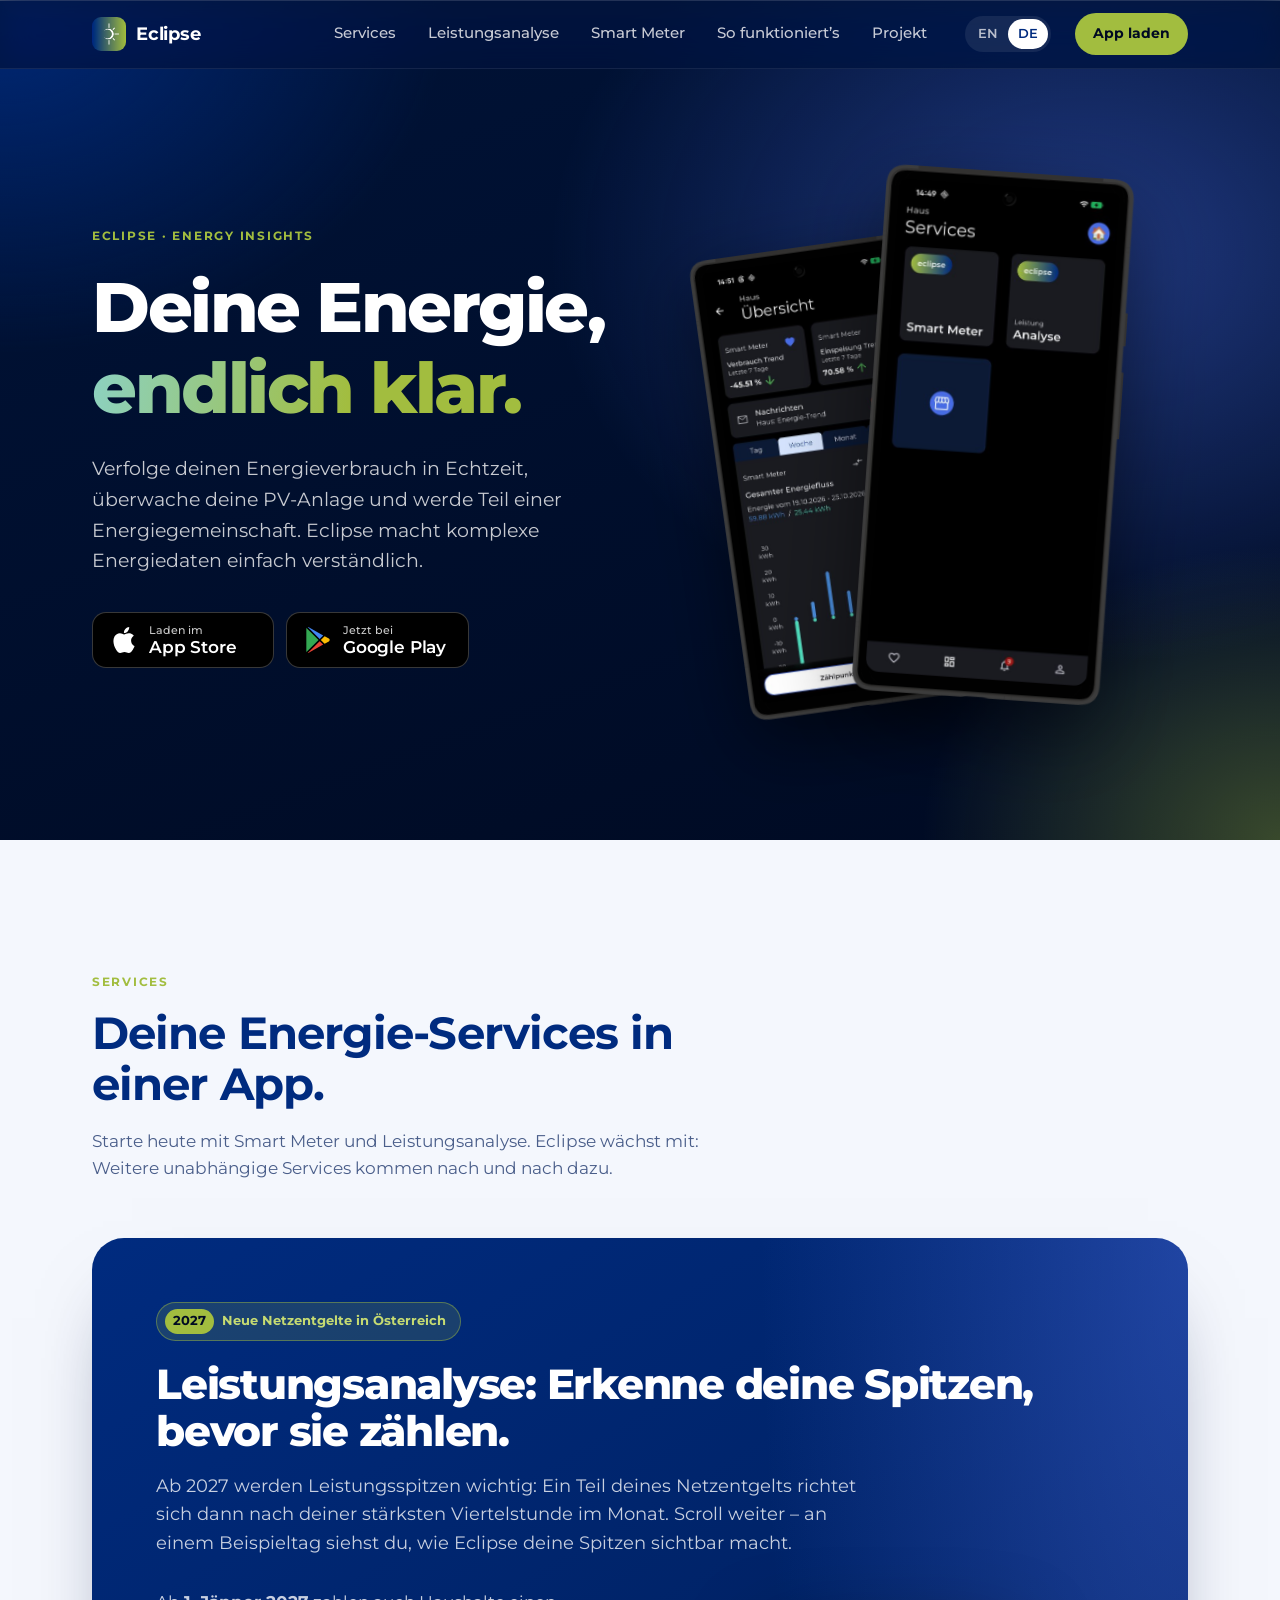
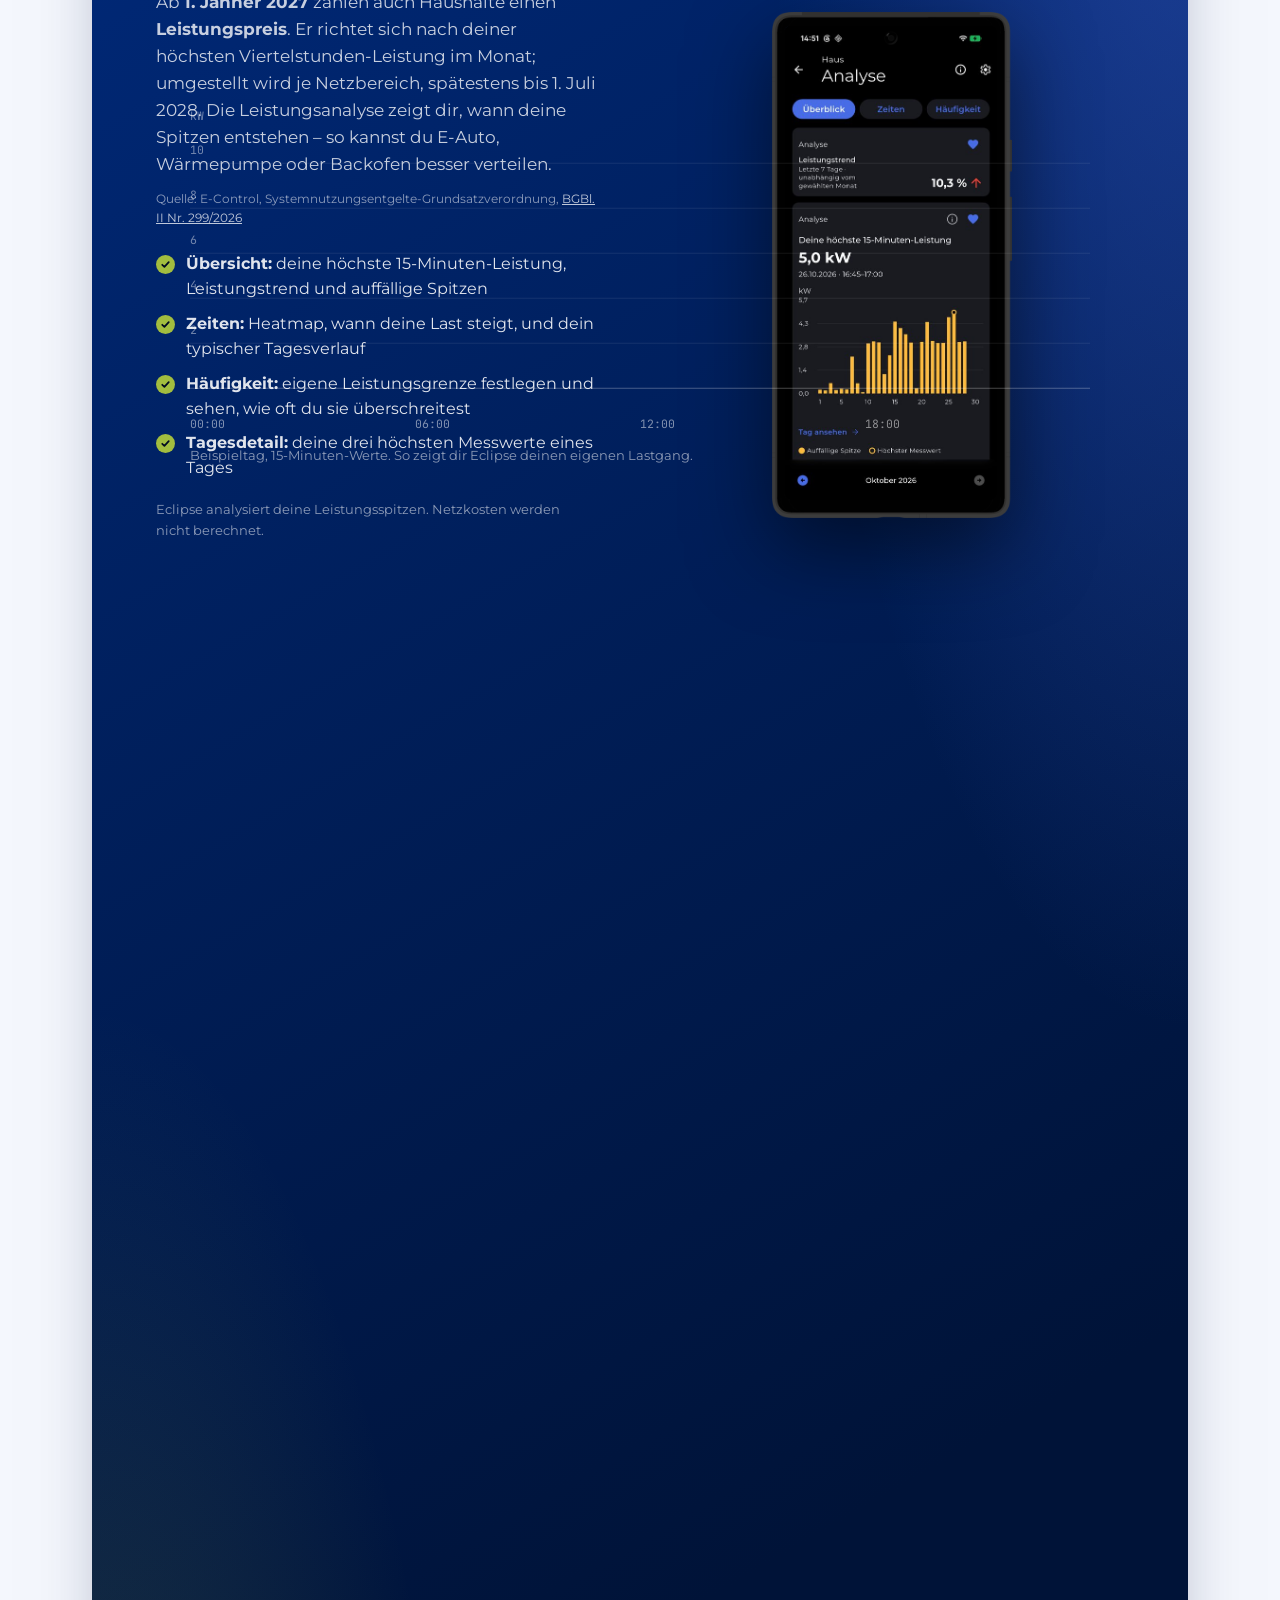
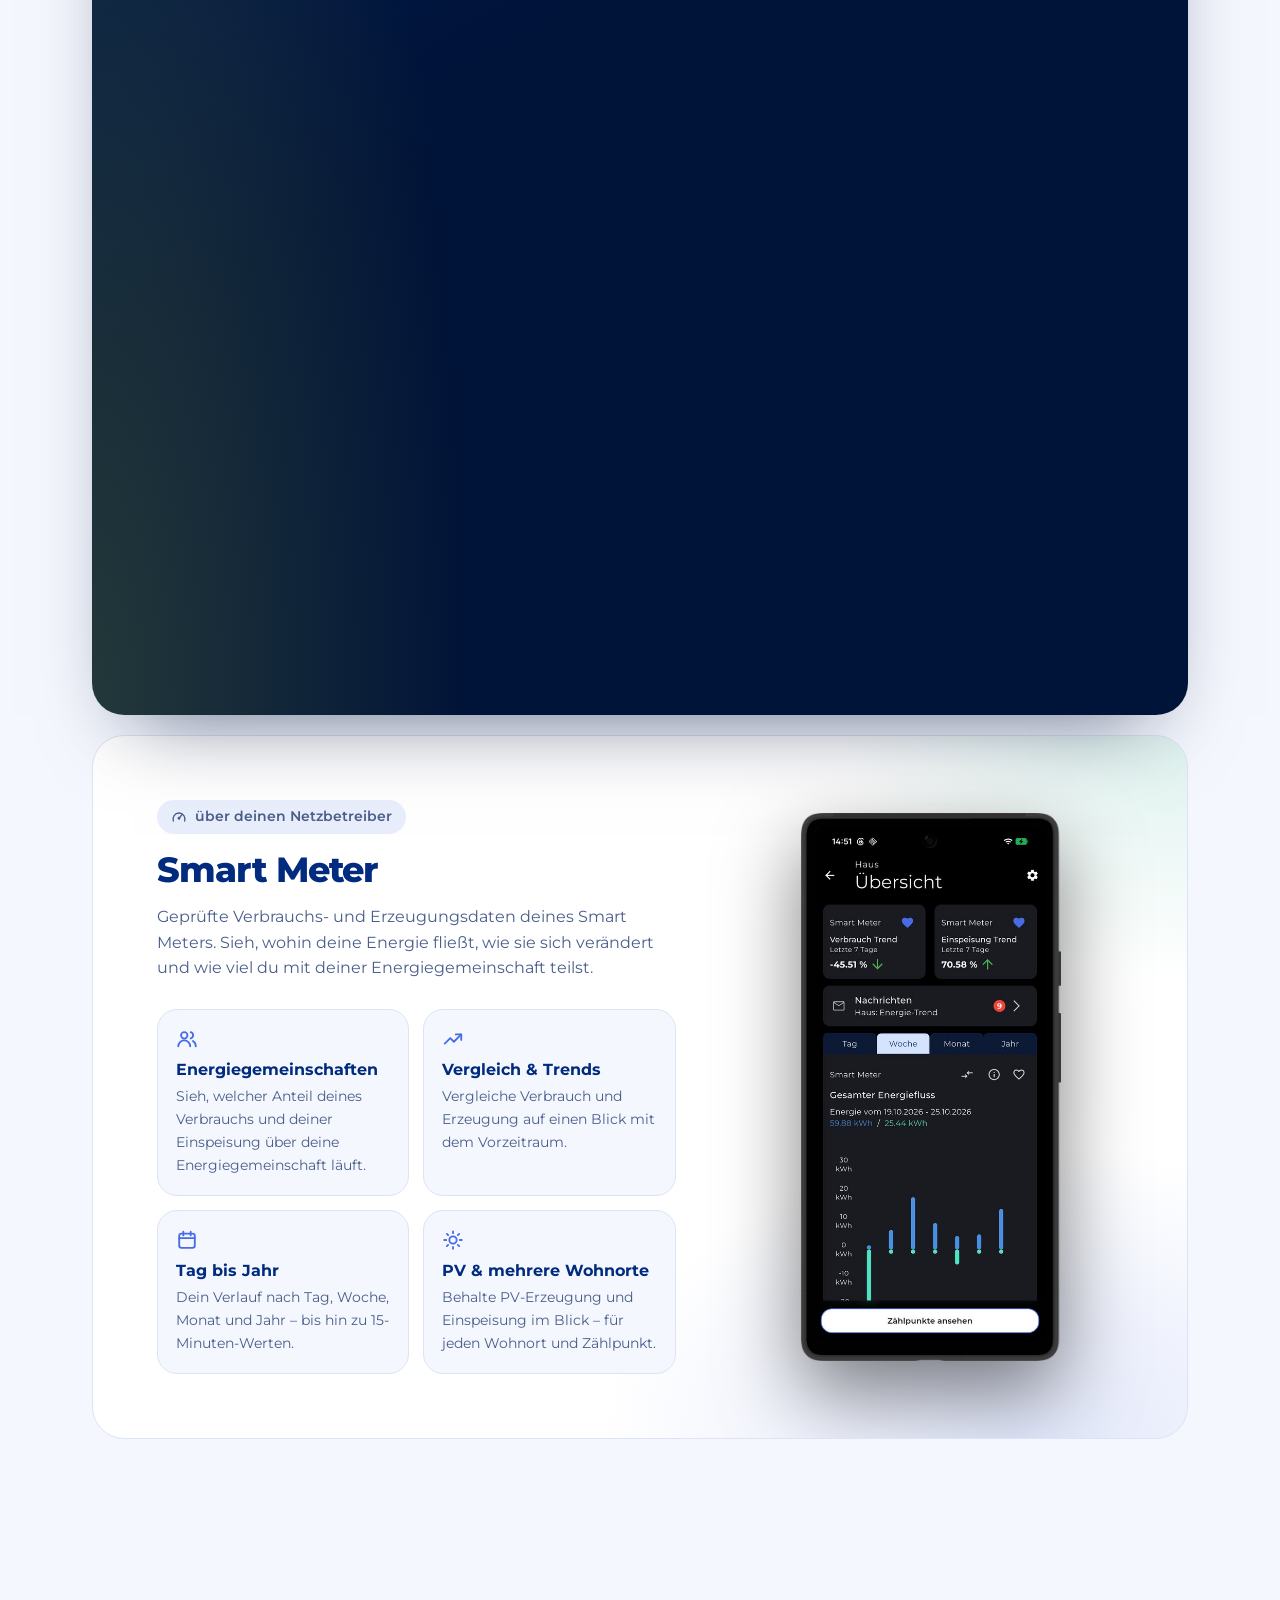
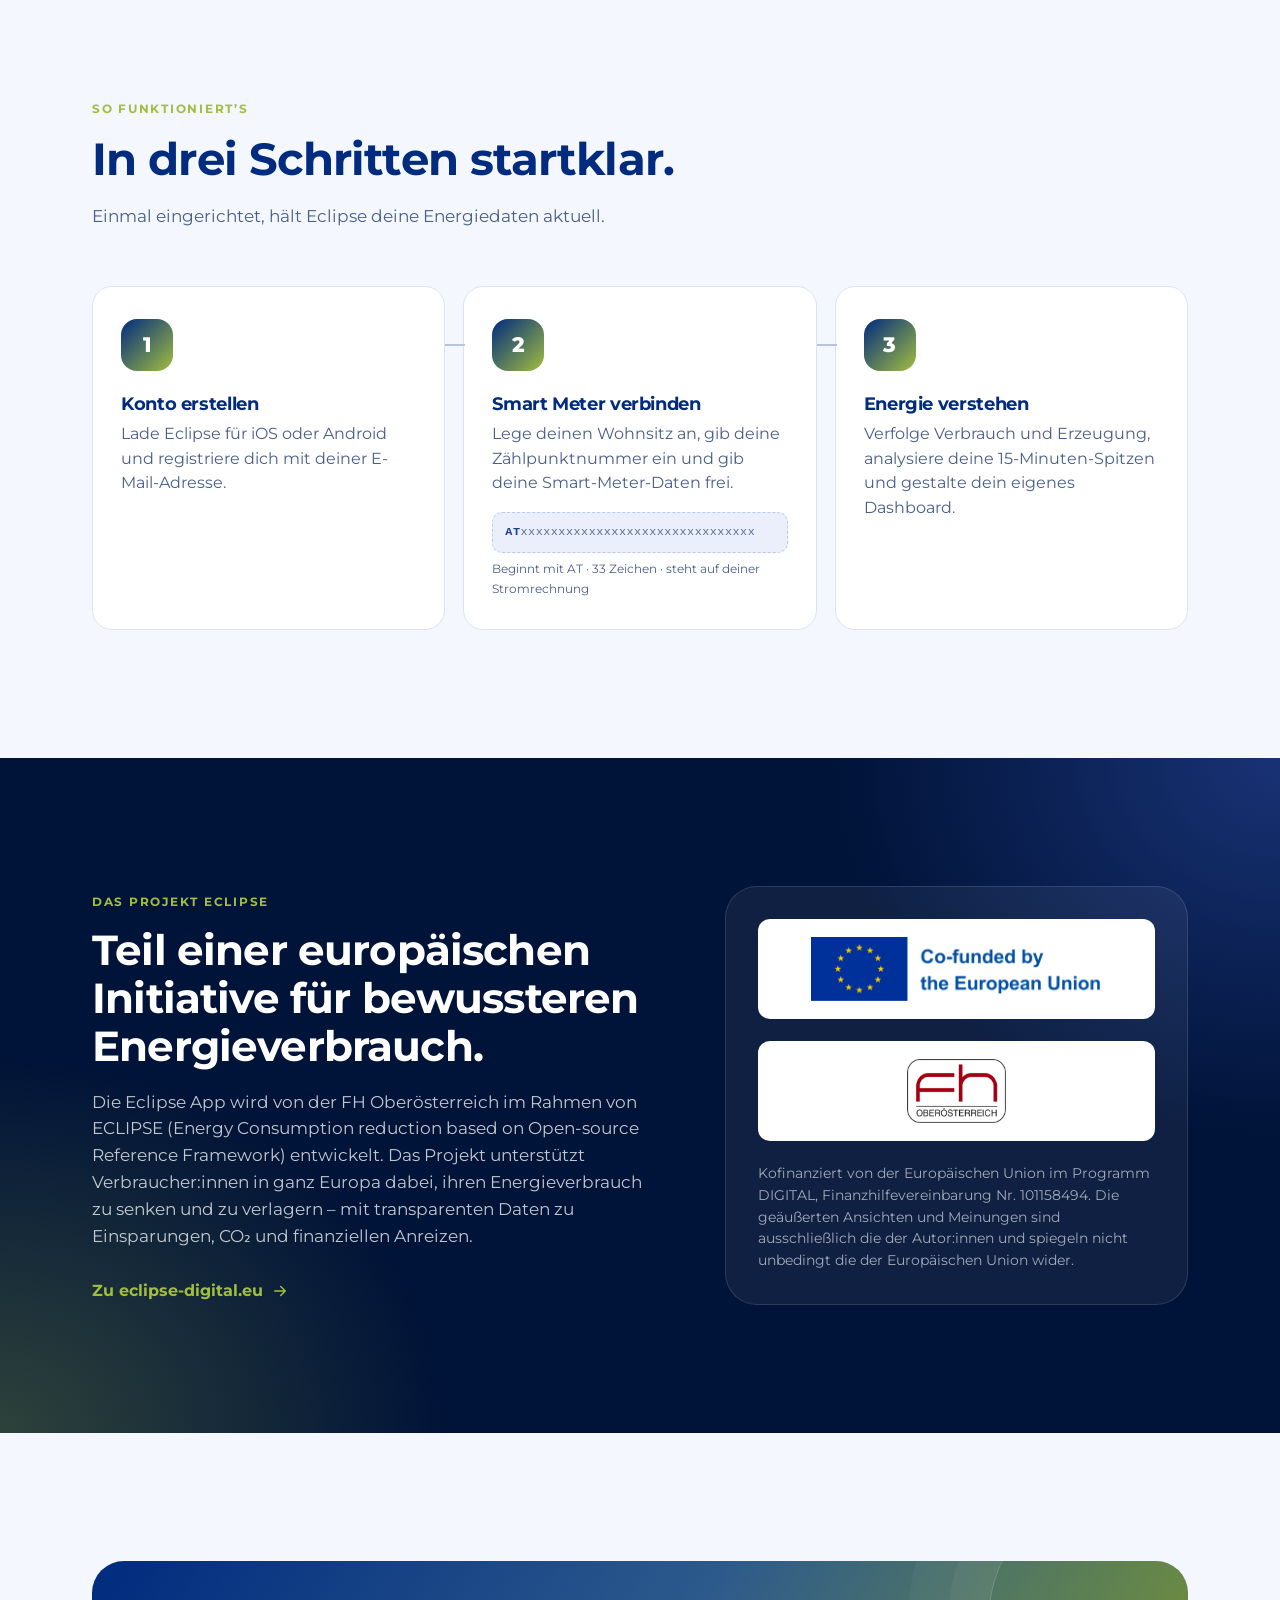
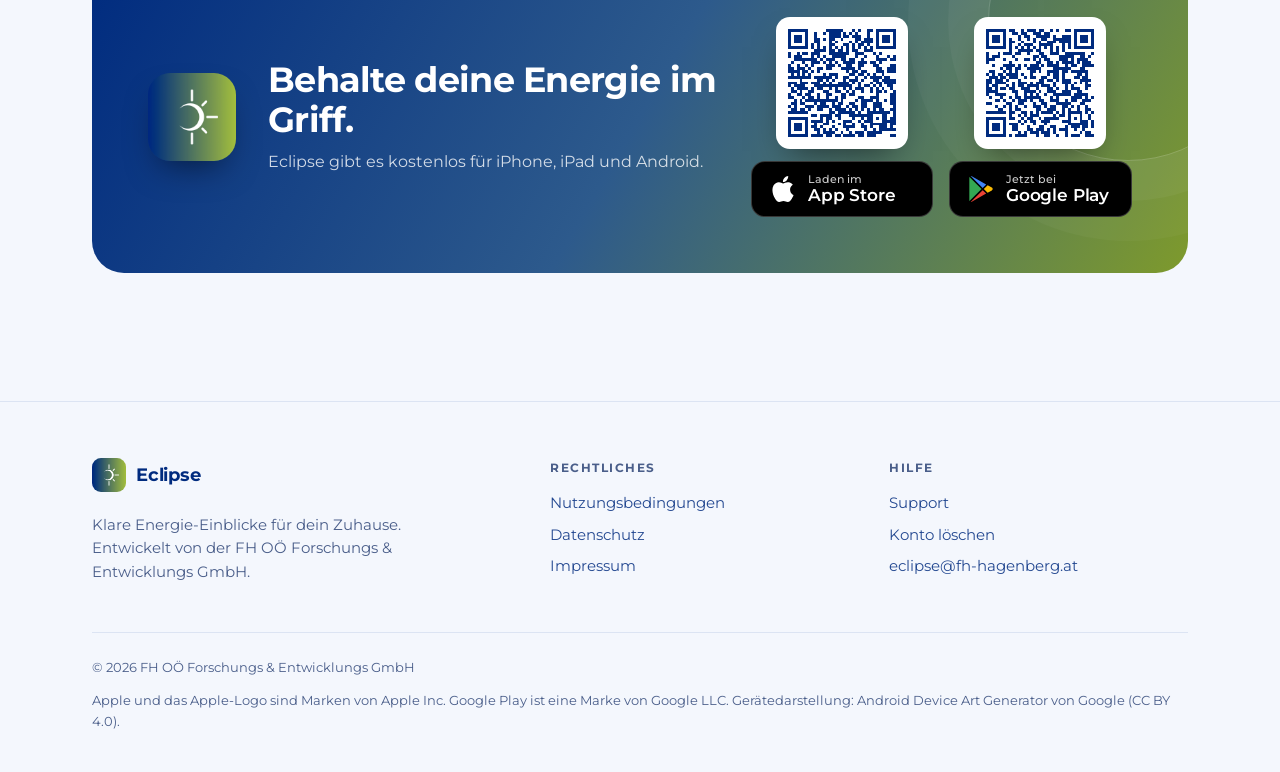
==== commit 367be132: "GH-50: Update Eclipse Landing Page" ====
--- a/eclipse-app/de/index.html
+++ b/eclipse-app/de/index.html
@@ -8,16 +8,18 @@
   <meta name="theme-color" content="#001338">
   <link rel="icon" type="image/png" href="../assets/img/app-icon.png">
   <link rel="apple-touch-icon" href="../assets/img/apple-touch-icon.png">
-  <link rel="alternate" hreflang="en" href="../">
-  <link rel="alternate" hreflang="de" href="./">
+  <link rel="canonical" href="https://eclipse-energy.github.io/eclipse-legal/eclipse-app/de/">
+  <link rel="alternate" hreflang="en" href="https://eclipse-energy.github.io/eclipse-legal/eclipse-app/">
+  <link rel="alternate" hreflang="de" href="https://eclipse-energy.github.io/eclipse-legal/eclipse-app/de/">
+  <link rel="alternate" hreflang="x-default" href="https://eclipse-energy.github.io/eclipse-legal/eclipse-app/">
   <meta property="og:type" content="website">
-  <meta property="og:title" content="Eclipse – Energy Insights">
+  <meta property="og:title" content="Eclipse – Energie-Einblicke">
   <meta property="og:description" content="Energieverbrauch in Echtzeit, PV-Monitoring und Energiegemeinschaften – in einer App.">
-  <meta property="og:image" content="../assets/img/og-banner.jpg">
+  <meta property="og:url" content="https://eclipse-energy.github.io/eclipse-legal/eclipse-app/de/">
+  <meta property="og:image" content="https://eclipse-energy.github.io/eclipse-legal/eclipse-app/assets/img/og-banner.jpg">
+  <meta property="og:locale" content="de_AT">
+  <meta name="twitter:card" content="summary_large_image">
   <meta name="apple-itunes-app" content="app-id=6756777165">
-  <link rel="preconnect" href="https://fonts.googleapis.com">
-  <link rel="preconnect" href="https://fonts.gstatic.com" crossorigin>
-  <link href="https://fonts.googleapis.com/css2?family=JetBrains+Mono:wght@400;600&family=Montserrat:wght@400;500;600;700;800&display=swap" rel="stylesheet">
   <link rel="stylesheet" href="../assets/css/style.css">
   <script src="../assets/js/power-story.js" defer></script>
 </head>
@@ -26,7 +28,10 @@
     <symbol id="i-apple" viewBox="0 0 24 24"><path fill="currentColor" d="M12.152 6.896c-.948 0-2.415-1.078-3.96-1.04-2.04.027-3.91 1.183-4.961 3.014-2.117 3.675-.546 9.103 1.519 12.09 1.013 1.454 2.208 3.09 3.792 3.039 1.52-.065 2.09-.987 3.935-.987 1.831 0 2.35.987 3.96.948 1.637-.026 2.676-1.48 3.676-2.948 1.156-1.688 1.636-3.325 1.662-3.415-.039-.013-3.182-1.221-3.22-4.857-.026-3.04 2.48-4.494 2.597-4.559-1.429-2.09-3.623-2.324-4.39-2.376-2-.156-3.675 1.09-4.61 1.09zM15.53 3.83c.843-1.012 1.4-2.427 1.245-3.83-1.207.052-2.662.805-3.532 1.818-.78.896-1.454 2.338-1.273 3.714 1.338.104 2.715-.688 3.559-1.701"/></symbol>
     <symbol id="i-play" viewBox="0 0 24 24"><path fill="#34A853" d="M1.337.924a1.486 1.486 0 0 0-.112.568v21.017c0 .217.045.419.124.6l11.155-11.087L1.337.924z"/><path fill="#FBBC04" d="M22.018 13.298l-3.919 2.218-3.515-3.493 3.543-3.521 3.891 2.202a1.49 1.49 0 0 1 0 2.594z"/><path fill="#4285F4" d="M13.544 10.989l3.258-3.238L3.45.195a1.466 1.466 0 0 0-.946-.179l11.04 10.973z"/><path fill="#EA4335" d="M13.544 13.056l-11 10.933c.298.036.612-.016.906-.183l13.324-7.54-3.23-3.21z"/></symbol>
     <symbol id="i-gauge" viewBox="0 0 24 24"><g fill="none" stroke="currentColor" stroke-width="2" stroke-linecap="round" stroke-linejoin="round"><path d="M3.5 18a9 9 0 1 1 17 0"/><path d="m12 14 4-5"/><circle cx="12" cy="14" r="1.2" fill="currentColor"/></g></symbol>
-    <symbol id="i-cube" viewBox="0 0 24 24"><g fill="none" stroke="currentColor" stroke-width="2" stroke-linejoin="round"><path d="M12 2.5 20.5 7v10L12 21.5 3.5 17V7z"/><path d="M3.5 7 12 11.5 20.5 7M12 11.5v10"/></g></symbol>
+    <symbol id="i-community" viewBox="0 0 24 24"><g fill="none" stroke="currentColor" stroke-width="2" stroke-linecap="round" stroke-linejoin="round"><circle cx="9" cy="8" r="3.5"/><path d="M2.5 20a6.5 6.5 0 0 1 13 0"/><path d="M16 4.6a3.5 3.5 0 0 1 0 6.8M18.5 14.2A6.5 6.5 0 0 1 21.5 20"/></g></symbol>
+    <symbol id="i-trend" viewBox="0 0 24 24"><g fill="none" stroke="currentColor" stroke-width="2" stroke-linecap="round" stroke-linejoin="round"><path d="m3 17 6-6 4 4 8-8"/><path d="M15 7h6v6"/></g></symbol>
+    <symbol id="i-calendar" viewBox="0 0 24 24"><g fill="none" stroke="currentColor" stroke-width="2" stroke-linecap="round" stroke-linejoin="round"><rect x="3.5" y="5" width="17" height="15.5" rx="2.5"/><path d="M3.5 10h17M8 3v4M16 3v4"/></g></symbol>
+    <symbol id="i-sun" viewBox="0 0 24 24"><g fill="none" stroke="currentColor" stroke-width="2" stroke-linecap="round"><circle cx="12" cy="12" r="4"/><path d="M12 2.5v2M12 19.5v2M2.5 12h2M19.5 12h2M5.3 5.3l1.4 1.4M17.3 17.3l1.4 1.4M5.3 18.7l1.4-1.4M17.3 6.7l1.4-1.4"/></g></symbol>
     <symbol id="i-arrow" viewBox="0 0 24 24"><path fill="none" stroke="currentColor" stroke-width="2" stroke-linecap="round" stroke-linejoin="round" d="M5 12h14M13 6l6 6-6 6"/></symbol>
   </svg>
 
@@ -41,6 +46,7 @@
       <ul class="nav-links">
         <li><a href="#services">Services</a></li>
         <li><a href="#power-analytics">Leistungsanalyse</a></li>
+        <li><a href="#smart-meter">Smart Meter</a></li>
         <li><a href="#how">So funktioniert’s</a></li>
         <li><a href="#project">Projekt</a></li>
       </ul>
@@ -72,10 +78,10 @@
         </div>
         <div class="hero-visual">
           <div class="phone phone--back">
-            <div class="screen"><img src="../assets/img/phone/smart-meter.jpg" alt="Smart-Meter-Übersicht mit Verbrauchs- und Erzeugungstrend und wöchentlichem Energiefluss" width="451" height="1000" fetchpriority="high"></div>
+            <div class="screen"><img src="../assets/img/phone/de/smart-meter.jpg" alt="Smart-Meter-Übersicht mit Verbrauchs- und Erzeugungstrend und wöchentlichem Energiefluss" width="451" height="1000" fetchpriority="high"></div>
           </div>
           <div class="phone phone--front">
-            <div class="screen"><img src="../assets/img/phone/services.jpg" alt="Eclipse Services: Smart Meter, Leistungsanalyse und Digitaler Zwilling" width="451" height="1000" fetchpriority="high"></div>
+            <div class="screen"><img src="../assets/img/phone/de/services.jpg" alt="Eclipse Services: Smart Meter und Leistungsanalyse" width="451" height="1000" fetchpriority="high"></div>
           </div>
         </div>
       </div>
@@ -85,8 +91,8 @@
       <div class="container">
         <div class="section-head">
           <span class="eyebrow">Services</span>
-          <h2>Drei Services. Ein klares Bild deiner Energie.</h2>
-          <p>Eclipse bringt deinen Smart Meter, deine Geräte zu Hause und deine Leistungsspitzen zusammen – damit du weißt, wo deine Energie hinfließt und wann.</p>
+          <h2>Deine Energie-Services in einer App.</h2>
+          <p>Starte heute mit Smart Meter und Leistungsanalyse. Eclipse wächst mit: Weitere unabhängige Services kommen nach und nach dazu.</p>
         </div>
 
         <article class="spotlight" id="power-analytics">
@@ -110,24 +116,20 @@
                 <p class="disclaimer">Eclipse analysiert deine Leistungsspitzen. Netzkosten werden nicht berechnet.</p>
               </div>
 
-              <figure class="curve" style="--peak-x:30.73%;--peak-y:14.55%">
+              <figure class="curve" style="--peak-x:33.85%;--peak-y:7.88%">
                 <div class="curve-plot">
-                  <svg viewBox="0 0 960 320" preserveAspectRatio="none" role="img" aria-label="Beispieltag: Leistung in 15-Minuten-Werten. Die höchste Viertelstunde liegt um 07:15 bei 4,4 kW.">
-                <g class="curve-grid"><line x1="0" x2="960" y1="242.4" y2="242.4"/><line x1="0" x2="960" y1="184.8" y2="184.8"/><line x1="0" x2="960" y1="127.2" y2="127.2"/><line x1="0" x2="960" y1="69.6" y2="69.6"/><line class="curve-base" x1="0" x2="960" y1="300" y2="300"/></g>
-                <g class="curve-bands"><rect x="240" y="12" width="120" height="288"/><rect x="680" y="12" width="200" height="288"/></g>
-                <g class="curve-bars"><rect class="bar" style="--i:0" x="2.0" y="288.5" width="6.0" height="11.5" rx="1.5" data-kw="0.2"/><rect class="bar" style="--i:1" x="12.0" y="289.1" width="6.0" height="10.9" rx="1.5" data-kw="0.19"/><rect class="bar" style="--i:2" x="22.0" y="287.3" width="6.0" height="12.7" rx="1.5" data-kw="0.22"/><rect class="bar" style="--i:3" x="32.0" y="287.3" width="6.0" height="12.7" rx="1.5" data-kw="0.22"/><rect class="bar" style="--i:4" x="42.0" y="293.1" width="6.0" height="6.9" rx="1.5" data-kw="0.12"/><rect class="bar" style="--i:5" x="52.0" y="291.9" width="6.0" height="8.1" rx="1.5" data-kw="0.14"/><rect class="bar" style="--i:6" x="62.0" y="291.9" width="6.0" height="8.1" rx="1.5" data-kw="0.14"/><rect class="bar" style="--i:7" x="72.0" y="291.9" width="6.0" height="8.1" rx="1.5" data-kw="0.14"/><rect class="bar" style="--i:8" x="82.0" y="286.2" width="6.0" height="13.8" rx="1.5" data-kw="0.24"/><rect class="bar" style="--i:9" x="92.0" y="287.9" width="6.0" height="12.1" rx="1.5" data-kw="0.21"/><rect class="bar" style="--i:10" x="102.0" y="290.2" width="6.0" height="9.8" rx="1.5" data-kw="0.17"/><rect class="bar" style="--i:11" x="112.0" y="289.6" width="6.0" height="10.4" rx="1.5" data-kw="0.18"/><rect class="bar" style="--i:12" x="122.0" y="294.2" width="6.0" height="5.8" rx="1.5" data-kw="0.1"/><rect class="bar" style="--i:13" x="132.0" y="292.5" width="6.0" height="7.5" rx="1.5" data-kw="0.13"/><rect class="bar" style="--i:14" x="142.0" y="289.1" width="6.0" height="10.9" rx="1.5" data-kw="0.19"/><rect class="bar" style="--i:15" x="152.0" y="289.6" width="6.0" height="10.4" rx="1.5" data-kw="0.18"/><rect class="bar bar--hot" style="--i:16" x="162.0" y="158.9" width="6.0" height="141.1" rx="1.5" data-kw="2.45"/><rect class="bar" style="--i:17" x="172.0" y="286.2" width="6.0" height="13.8" rx="1.5" data-kw="0.24"/><rect class="bar" style="--i:18" x="182.0" y="283.9" width="6.0" height="16.1" rx="1.5" data-kw="0.28"/><rect class="bar" style="--i:19" x="192.0" y="279.8" width="6.0" height="20.2" rx="1.5" data-kw="0.35"/><rect class="bar" style="--i:20" x="202.0" y="276.4" width="6.0" height="23.6" rx="1.5" data-kw="0.41"/><rect class="bar" style="--i:21" x="212.0" y="275.2" width="6.0" height="24.8" rx="1.5" data-kw="0.43"/><rect class="bar" style="--i:22" x="222.0" y="275.2" width="6.0" height="24.8" rx="1.5" data-kw="0.43"/><rect class="bar" style="--i:23" x="232.0" y="275.2" width="6.0" height="24.8" rx="1.5" data-kw="0.43"/><rect class="bar" style="--i:24" x="242.0" y="274.1" width="6.0" height="25.9" rx="1.5" data-kw="0.45"/><rect class="bar" style="--i:25" x="252.0" y="270.6" width="6.0" height="29.4" rx="1.5" data-kw="0.51"/><rect class="bar" style="--i:26" x="262.0" y="266.6" width="6.0" height="33.4" rx="1.5" data-kw="0.58"/><rect class="bar bar--hot" style="--i:27" x="272.0" y="225.1" width="6.0" height="74.9" rx="1.5" data-kw="1.3"/><g class="curve-spike" data-keep="0.08"><rect class="bar bar--hot" style="--i:28" x="282.0" y="144.5" width="6.0" height="155.5" rx="1.5" data-kw="2.7"/><rect class="bar bar--hot" style="--i:29" x="292.0" y="46.6" width="6.0" height="253.4" rx="1.5" data-kw="4.4"/><rect class="bar bar--hot" style="--i:30" x="302.0" y="144.5" width="6.0" height="155.5" rx="1.5" data-kw="2.7"/></g><rect class="bar" style="--i:31" x="312.0" y="268.3" width="6.0" height="31.7" rx="1.5" data-kw="0.55"/><rect class="bar" style="--i:32" x="322.0" y="274.1" width="6.0" height="25.9" rx="1.5" data-kw="0.45"/><rect class="bar" style="--i:33" x="332.0" y="245.3" width="6.0" height="54.7" rx="1.5" data-kw="0.95"/><rect class="bar bar--hot" style="--i:34" x="342.0" y="158.9" width="6.0" height="141.1" rx="1.5" data-kw="2.45"/><rect class="bar bar--hot" style="--i:35" x="352.0" y="233.8" width="6.0" height="66.2" rx="1.5" data-kw="1.15"/><rect class="bar" style="--i:36" x="362.0" y="287.3" width="6.0" height="12.7" rx="1.5" data-kw="0.22"/><rect class="bar" style="--i:37" x="372.0" y="289.1" width="6.0" height="10.9" rx="1.5" data-kw="0.19"/><rect class="bar" style="--i:38" x="382.0" y="287.9" width="6.0" height="12.1" rx="1.5" data-kw="0.21"/><rect class="bar" style="--i:39" x="392.0" y="291.9" width="6.0" height="8.1" rx="1.5" data-kw="0.14"/><rect class="bar" style="--i:40" x="402.0" y="294.2" width="6.0" height="5.8" rx="1.5" data-kw="0.1"/><rect class="bar" style="--i:41" x="412.0" y="290.8" width="6.0" height="9.2" rx="1.5" data-kw="0.16"/><rect class="bar" style="--i:42" x="422.0" y="291.4" width="6.0" height="8.6" rx="1.5" data-kw="0.15"/><rect class="bar" style="--i:43" x="432.0" y="287.9" width="6.0" height="12.1" rx="1.5" data-kw="0.21"/><rect class="bar" style="--i:44" x="442.0" y="286.2" width="6.0" height="13.8" rx="1.5" data-kw="0.24"/><rect class="bar" style="--i:45" x="452.0" y="290.8" width="6.0" height="9.2" rx="1.5" data-kw="0.16"/><rect class="bar bar--hot" style="--i:46" x="462.0" y="210.7" width="6.0" height="89.3" rx="1.5" data-kw="1.55"/><rect class="bar bar--hot" style="--i:47" x="472.0" y="205.0" width="6.0" height="95.0" rx="1.5" data-kw="1.65"/><rect class="bar" style="--i:48" x="482.0" y="288.5" width="6.0" height="11.5" rx="1.5" data-kw="0.2"/><rect class="bar" style="--i:49" x="492.0" y="288.5" width="6.0" height="11.5" rx="1.5" data-kw="0.2"/><rect class="bar" style="--i:50" x="502.0" y="288.5" width="6.0" height="11.5" rx="1.5" data-kw="0.2"/><rect class="bar" style="--i:51" x="512.0" y="288.5" width="6.0" height="11.5" rx="1.5" data-kw="0.2"/><rect class="bar" style="--i:52" x="522.0" y="287.3" width="6.0" height="12.7" rx="1.5" data-kw="0.22"/><rect class="bar" style="--i:53" x="532.0" y="293.1" width="6.0" height="6.9" rx="1.5" data-kw="0.12"/><rect class="bar" style="--i:54" x="542.0" y="293.1" width="6.0" height="6.9" rx="1.5" data-kw="0.12"/><rect class="bar" style="--i:55" x="552.0" y="290.8" width="6.0" height="9.2" rx="1.5" data-kw="0.16"/><rect class="bar" style="--i:56" x="562.0" y="291.4" width="6.0" height="8.6" rx="1.5" data-kw="0.15"/><rect class="bar" style="--i:57" x="572.0" y="286.8" width="6.0" height="13.2" rx="1.5" data-kw="0.23"/><rect class="bar" style="--i:58" x="582.0" y="287.3" width="6.0" height="12.7" rx="1.5" data-kw="0.22"/><rect class="bar" style="--i:59" x="592.0" y="290.8" width="6.0" height="9.2" rx="1.5" data-kw="0.16"/><rect class="bar" style="--i:60" x="602.0" y="290.2" width="6.0" height="9.8" rx="1.5" data-kw="0.17"/><rect class="bar" style="--i:61" x="612.0" y="293.7" width="6.0" height="6.3" rx="1.5" data-kw="0.11"/><rect class="bar" style="--i:62" x="622.0" y="292.5" width="6.0" height="7.5" rx="1.5" data-kw="0.13"/><rect class="bar" style="--i:63" x="632.0" y="287.9" width="6.0" height="12.1" rx="1.5" data-kw="0.21"/><rect class="bar" style="--i:64" x="642.0" y="289.1" width="6.0" height="10.9" rx="1.5" data-kw="0.19"/><rect class="bar" style="--i:65" x="652.0" y="287.3" width="6.0" height="12.7" rx="1.5" data-kw="0.22"/><rect class="bar" style="--i:66" x="662.0" y="288.5" width="6.0" height="11.5" rx="1.5" data-kw="0.2"/><rect class="bar" style="--i:67" x="672.0" y="293.7" width="6.0" height="6.3" rx="1.5" data-kw="0.11"/><rect class="bar" style="--i:68" x="682.0" y="282.7" width="6.0" height="17.3" rx="1.5" data-kw="0.3"/><rect class="bar" style="--i:69" x="692.0" y="281.6" width="6.0" height="18.4" rx="1.5" data-kw="0.32"/><rect class="bar" style="--i:70" x="702.0" y="279.3" width="6.0" height="20.7" rx="1.5" data-kw="0.36"/><rect class="bar" style="--i:71" x="712.0" y="275.8" width="6.0" height="24.2" rx="1.5" data-kw="0.42"/><rect class="bar" style="--i:72" x="722.0" y="273.5" width="6.0" height="26.5" rx="1.5" data-kw="0.46"/><rect class="bar" style="--i:73" x="732.0" y="272.4" width="6.0" height="27.6" rx="1.5" data-kw="0.48"/><rect class="bar" style="--i:74" x="742.0" y="273.5" width="6.0" height="26.5" rx="1.5" data-kw="0.46"/><rect class="bar" style="--i:75" x="752.0" y="275.8" width="6.0" height="24.2" rx="1.5" data-kw="0.42"/><rect class="bar" style="--i:76" x="762.0" y="251.0" width="6.0" height="49.0" rx="1.5" data-kw="0.85"/><rect class="bar" style="--i:77" x="772.0" y="281.6" width="6.0" height="18.4" rx="1.5" data-kw="0.32"/><rect class="bar" style="--i:78" x="782.0" y="282.7" width="6.0" height="17.3" rx="1.5" data-kw="0.3"/><rect class="bar" style="--i:79" x="792.0" y="281.6" width="6.0" height="18.4" rx="1.5" data-kw="0.32"/><rect class="bar" style="--i:80" x="802.0" y="279.3" width="6.0" height="20.7" rx="1.5" data-kw="0.36"/><rect class="bar" style="--i:81" x="812.0" y="276.4" width="6.0" height="23.6" rx="1.5" data-kw="0.41"/><rect class="bar" style="--i:82" x="822.0" y="273.5" width="6.0" height="26.5" rx="1.5" data-kw="0.46"/><rect class="bar" style="--i:83" x="832.0" y="272.4" width="6.0" height="27.6" rx="1.5" data-kw="0.48"/><rect class="bar" style="--i:84" x="842.0" y="272.9" width="6.0" height="27.1" rx="1.5" data-kw="0.47"/><rect class="bar" style="--i:85" x="852.0" y="275.8" width="6.0" height="24.2" rx="1.5" data-kw="0.42"/><rect class="bar" style="--i:86" x="862.0" y="278.7" width="6.0" height="21.3" rx="1.5" data-kw="0.37"/><rect class="bar" style="--i:87" x="872.0" y="281.6" width="6.0" height="18.4" rx="1.5" data-kw="0.32"/><rect class="bar" style="--i:88" x="882.0" y="291.4" width="6.0" height="8.6" rx="1.5" data-kw="0.15"/><rect class="bar" style="--i:89" x="892.0" y="294.8" width="6.0" height="5.2" rx="1.5" data-kw="0.09"/><rect class="bar" style="--i:90" x="902.0" y="290.2" width="6.0" height="9.8" rx="1.5" data-kw="0.17"/><rect class="bar" style="--i:91" x="912.0" y="290.2" width="6.0" height="9.8" rx="1.5" data-kw="0.17"/><rect class="bar" style="--i:92" x="922.0" y="288.5" width="6.0" height="11.5" rx="1.5" data-kw="0.2"/><rect class="bar" style="--i:93" x="932.0" y="286.2" width="6.0" height="13.8" rx="1.5" data-kw="0.24"/><rect class="bar" style="--i:94" x="942.0" y="290.8" width="6.0" height="9.2" rx="1.5" data-kw="0.16"/><rect class="bar" style="--i:95" x="952.0" y="291.9" width="6.0" height="8.1" rx="1.5" data-kw="0.14"/></g>
-                <g class="curve-hot"><rect class="bar" style="--i:16" x="162.0" y="158.9" width="6.0" height="141.1" rx="1.5"/><rect class="bar" style="--i:27" x="272.0" y="225.1" width="6.0" height="74.9" rx="1.5"/><g class="curve-spike" data-keep="0.08"><rect class="bar" style="--i:28" x="282.0" y="144.5" width="6.0" height="155.5" rx="1.5"/><rect class="bar bar--peak" style="--i:29" x="292.0" y="46.6" width="6.0" height="253.4" rx="1.5"/><rect class="bar" style="--i:30" x="302.0" y="144.5" width="6.0" height="155.5" rx="1.5"/></g><rect class="bar" style="--i:34" x="342.0" y="158.9" width="6.0" height="141.1" rx="1.5"/><rect class="bar" style="--i:35" x="352.0" y="233.8" width="6.0" height="66.2" rx="1.5"/><rect class="bar" style="--i:46" x="462.0" y="210.7" width="6.0" height="89.3" rx="1.5"/><rect class="bar" style="--i:47" x="472.0" y="205.0" width="6.0" height="95.0" rx="1.5"/></g>
-                <g class="curve-over"><g class="curve-spike" data-keep="0.08"><rect class="bar" style="--i:28" x="282.0" y="144.5" width="6.0" height="155.5" rx="1.5"/><rect class="bar bar--peak" style="--i:29" x="292.0" y="46.6" width="6.0" height="253.4" rx="1.5"/><rect class="bar" style="--i:30" x="302.0" y="144.5" width="6.0" height="155.5" rx="1.5"/></g></g>
-                <g class="curve-shift"><rect style="--i:0;--dx:250px" x="42.0" y="249.8" width="6.0" height="43.3" rx="1.5" data-i="4" data-kw="0.751"/><rect style="--i:1;--dx:240px" x="52.0" y="248.7" width="6.0" height="43.3" rx="1.5" data-i="5" data-kw="0.751"/><rect style="--i:2;--dx:230px" x="62.0" y="248.7" width="6.0" height="43.3" rx="1.5" data-i="6" data-kw="0.751"/><rect style="--i:3;--dx:220px" x="72.0" y="248.7" width="6.0" height="43.3" rx="1.5" data-i="7" data-kw="0.751"/><rect style="--i:4;--dx:210px" x="82.0" y="242.9" width="6.0" height="43.3" rx="1.5" data-i="8" data-kw="0.751"/><rect style="--i:5;--dx:200px" x="92.0" y="244.6" width="6.0" height="43.3" rx="1.5" data-i="9" data-kw="0.751"/><rect style="--i:6;--dx:190px" x="102.0" y="247.0" width="6.0" height="43.3" rx="1.5" data-i="10" data-kw="0.751"/><rect style="--i:7;--dx:180px" x="112.0" y="246.4" width="6.0" height="43.3" rx="1.5" data-i="11" data-kw="0.751"/><rect style="--i:8;--dx:170px" x="122.0" y="251.0" width="6.0" height="43.3" rx="1.5" data-i="12" data-kw="0.751"/><rect style="--i:9;--dx:160px" x="132.0" y="249.3" width="6.0" height="43.3" rx="1.5" data-i="13" data-kw="0.751"/><rect style="--i:10;--dx:150px" x="142.0" y="245.8" width="6.0" height="43.3" rx="1.5" data-i="14" data-kw="0.751"/><rect style="--i:11;--dx:140px" x="152.0" y="246.4" width="6.0" height="43.3" rx="1.5" data-i="15" data-kw="0.751"/></g>
-                <g class="curve-heat"><rect x="0" y="306" width="10" height="8" style="opacity:0.11"/><rect x="10" y="306" width="10" height="8" style="opacity:0.11"/><rect x="20" y="306" width="10" height="8" style="opacity:0.12"/><rect x="30" y="306" width="10" height="8" style="opacity:0.12"/><rect x="40" y="306" width="10" height="8" style="opacity:0.08"/><rect x="50" y="306" width="10" height="8" style="opacity:0.09"/><rect x="60" y="306" width="10" height="8" style="opacity:0.09"/><rect x="70" y="306" width="10" height="8" style="opacity:0.09"/><rect x="80" y="306" width="10" height="8" style="opacity:0.13"/><rect x="90" y="306" width="10" height="8" style="opacity:0.12"/><rect x="100" y="306" width="10" height="8" style="opacity:0.10"/><rect x="110" y="306" width="10" height="8" style="opacity:0.11"/><rect x="120" y="306" width="10" height="8" style="opacity:0.07"/><rect x="130" y="306" width="10" height="8" style="opacity:0.08"/><rect x="140" y="306" width="10" height="8" style="opacity:0.11"/><rect x="150" y="306" width="10" height="8" style="opacity:0.11"/><rect x="160" y="306" width="10" height="8" style="opacity:0.66"/><rect x="170" y="306" width="10" height="8" style="opacity:0.13"/><rect x="180" y="306" width="10" height="8" style="opacity:0.15"/><rect x="190" y="306" width="10" height="8" style="opacity:0.17"/><rect x="200" y="306" width="10" height="8" style="opacity:0.19"/><rect x="210" y="306" width="10" height="8" style="opacity:0.20"/><rect x="220" y="306" width="10" height="8" style="opacity:0.20"/><rect x="230" y="306" width="10" height="8" style="opacity:0.20"/><rect x="240" y="306" width="10" height="8" style="opacity:0.20"/><rect x="250" y="306" width="10" height="8" style="opacity:0.22"/><rect x="260" y="306" width="10" height="8" style="opacity:0.24"/><rect x="270" y="306" width="10" height="8" style="opacity:0.43"/><rect x="280" y="306" width="10" height="8" style="opacity:0.71"/><rect x="290" y="306" width="10" height="8" style="opacity:1.00"/><rect x="300" y="306" width="10" height="8" style="opacity:0.71"/><rect x="310" y="306" width="10" height="8" style="opacity:0.23"/><rect x="320" y="306" width="10" height="8" style="opacity:0.20"/><rect x="330" y="306" width="10" height="8" style="opacity:0.34"/><rect x="340" y="306" width="10" height="8" style="opacity:0.66"/><rect x="350" y="306" width="10" height="8" style="opacity:0.39"/><rect x="360" y="306" width="10" height="8" style="opacity:0.12"/><rect x="370" y="306" width="10" height="8" style="opacity:0.11"/><rect x="380" y="306" width="10" height="8" style="opacity:0.12"/><rect x="390" y="306" width="10" height="8" style="opacity:0.09"/><rect x="400" y="306" width="10" height="8" style="opacity:0.07"/><rect x="410" y="306" width="10" height="8" style="opacity:0.10"/><rect x="420" y="306" width="10" height="8" style="opacity:0.09"/><rect x="430" y="306" width="10" height="8" style="opacity:0.12"/><rect x="440" y="306" width="10" height="8" style="opacity:0.13"/><rect x="450" y="306" width="10" height="8" style="opacity:0.10"/><rect x="460" y="306" width="10" height="8" style="opacity:0.48"/><rect x="470" y="306" width="10" height="8" style="opacity:0.50"/><rect x="480" y="306" width="10" height="8" style="opacity:0.11"/><rect x="490" y="306" width="10" height="8" style="opacity:0.11"/><rect x="500" y="306" width="10" height="8" style="opacity:0.11"/><rect x="510" y="306" width="10" height="8" style="opacity:0.11"/><rect x="520" y="306" width="10" height="8" style="opacity:0.12"/><rect x="530" y="306" width="10" height="8" style="opacity:0.08"/><rect x="540" y="306" width="10" height="8" style="opacity:0.08"/><rect x="550" y="306" width="10" height="8" style="opacity:0.10"/><rect x="560" y="306" width="10" height="8" style="opacity:0.09"/><rect x="570" y="306" width="10" height="8" style="opacity:0.13"/><rect x="580" y="306" width="10" height="8" style="opacity:0.12"/><rect x="590" y="306" width="10" height="8" style="opacity:0.10"/><rect x="600" y="306" width="10" height="8" style="opacity:0.10"/><rect x="610" y="306" width="10" height="8" style="opacity:0.08"/><rect x="620" y="306" width="10" height="8" style="opacity:0.08"/><rect x="630" y="306" width="10" height="8" style="opacity:0.12"/><rect x="640" y="306" width="10" height="8" style="opacity:0.11"/><rect x="650" y="306" width="10" height="8" style="opacity:0.12"/><rect x="660" y="306" width="10" height="8" style="opacity:0.11"/><rect x="670" y="306" width="10" height="8" style="opacity:0.08"/><rect x="680" y="306" width="10" height="8" style="opacity:0.15"/><rect x="690" y="306" width="10" height="8" style="opacity:0.16"/><rect x="700" y="306" width="10" height="8" style="opacity:0.17"/><rect x="710" y="306" width="10" height="8" style="opacity:0.19"/><rect x="720" y="306" width="10" height="8" style="opacity:0.21"/><rect x="730" y="306" width="10" height="8" style="opacity:0.21"/><rect x="740" y="306" width="10" height="8" style="opacity:0.21"/><rect x="750" y="306" width="10" height="8" style="opacity:0.19"/><rect x="760" y="306" width="10" height="8" style="opacity:0.32"/><rect x="770" y="306" width="10" height="8" style="opacity:0.16"/><rect x="780" y="306" width="10" height="8" style="opacity:0.15"/><rect x="790" y="306" width="10" height="8" style="opacity:0.16"/><rect x="800" y="306" width="10" height="8" style="opacity:0.17"/><rect x="810" y="306" width="10" height="8" style="opacity:0.19"/><rect x="820" y="306" width="10" height="8" style="opacity:0.21"/><rect x="830" y="306" width="10" height="8" style="opacity:0.21"/><rect x="840" y="306" width="10" height="8" style="opacity:0.21"/><rect x="850" y="306" width="10" height="8" style="opacity:0.19"/><rect x="860" y="306" width="10" height="8" style="opacity:0.18"/><rect x="870" y="306" width="10" height="8" style="opacity:0.16"/><rect x="880" y="306" width="10" height="8" style="opacity:0.09"/><rect x="890" y="306" width="10" height="8" style="opacity:0.07"/><rect x="900" y="306" width="10" height="8" style="opacity:0.10"/><rect x="910" y="306" width="10" height="8" style="opacity:0.10"/><rect x="920" y="306" width="10" height="8" style="opacity:0.11"/><rect x="930" y="306" width="10" height="8" style="opacity:0.13"/><rect x="940" y="306" width="10" height="8" style="opacity:0.10"/><rect x="950" y="306" width="10" height="8" style="opacity:0.09"/></g>
+                  <svg viewBox="0 0 960 320" preserveAspectRatio="none" role="img" aria-label="Beispieltag: Leistung in 15-Minuten-Werten. Morgens lädt das E-Auto; die höchste Viertelstunde liegt um 08:00 bei 11,45 kW.">
+                <g class="curve-grid"><line x1="0" x2="960" y1="60.0" y2="60.0"/><line x1="0" x2="960" y1="108.0" y2="108.0"/><line x1="0" x2="960" y1="156.0" y2="156.0"/><line x1="0" x2="960" y1="204.0" y2="204.0"/><line x1="0" x2="960" y1="252.0" y2="252.0"/><line class="curve-base" x1="0" x2="960" y1="300" y2="300"/></g>
+                <g class="curve-bars"><rect class="bar" style="--i:0" x="2.0" y="291.1" width="6.0" height="8.9" rx="1.5" data-kw="0.37"/><rect class="bar" style="--i:1" x="12.0" y="291.8" width="6.0" height="8.2" rx="1.5" data-kw="0.34"/><rect class="bar" style="--i:2" x="22.0" y="290.4" width="6.0" height="9.6" rx="1.5" data-kw="0.4"/><rect class="bar" style="--i:3" x="32.0" y="291.8" width="6.0" height="8.2" rx="1.5" data-kw="0.34"/><rect class="bar" style="--i:4" x="42.0" y="291.1" width="6.0" height="8.9" rx="1.5" data-kw="0.37"/><rect class="bar" style="--i:5" x="52.0" y="289.2" width="6.0" height="10.8" rx="1.5" data-kw="0.45"/><rect class="bar" style="--i:6" x="62.0" y="292.6" width="6.0" height="7.4" rx="1.5" data-kw="0.31"/><rect class="bar" style="--i:7" x="72.0" y="291.6" width="6.0" height="8.4" rx="1.5" data-kw="0.35"/><rect class="bar" style="--i:8" x="82.0" y="290.4" width="6.0" height="9.6" rx="1.5" data-kw="0.4"/><rect class="bar" style="--i:9" x="92.0" y="292.6" width="6.0" height="7.4" rx="1.5" data-kw="0.31"/><rect class="bar" style="--i:10" x="102.0" y="292.3" width="6.0" height="7.7" rx="1.5" data-kw="0.32"/><rect class="bar" style="--i:11" x="112.0" y="289.9" width="6.0" height="10.1" rx="1.5" data-kw="0.42"/><rect class="bar" style="--i:12" x="122.0" y="289.2" width="6.0" height="10.8" rx="1.5" data-kw="0.45"/><rect class="bar" style="--i:13" x="132.0" y="291.6" width="6.0" height="8.4" rx="1.5" data-kw="0.35"/><rect class="bar" style="--i:14" x="142.0" y="292.1" width="6.0" height="7.9" rx="1.5" data-kw="0.33"/><rect class="bar" style="--i:15" x="152.0" y="289.2" width="6.0" height="10.8" rx="1.5" data-kw="0.45"/><rect class="bar" style="--i:16" x="162.0" y="291.6" width="6.0" height="8.4" rx="1.5" data-kw="0.35"/><rect class="bar" style="--i:17" x="172.0" y="290.6" width="6.0" height="9.4" rx="1.5" data-kw="0.39"/><rect class="bar" style="--i:18" x="182.0" y="290.6" width="6.0" height="9.4" rx="1.5" data-kw="0.39"/><rect class="bar" style="--i:19" x="192.0" y="290.4" width="6.0" height="9.6" rx="1.5" data-kw="0.4"/><rect class="bar" style="--i:20" x="202.0" y="289.4" width="6.0" height="10.6" rx="1.5" data-kw="0.44"/><rect class="bar" style="--i:21" x="212.0" y="289.4" width="6.0" height="10.6" rx="1.5" data-kw="0.44"/><rect class="bar" style="--i:22" x="222.0" y="290.4" width="6.0" height="9.6" rx="1.5" data-kw="0.4"/><rect class="bar" style="--i:23" x="232.0" y="289.9" width="6.0" height="10.1" rx="1.5" data-kw="0.42"/><rect class="bar" style="--i:24" x="242.0" y="289.9" width="6.0" height="10.1" rx="1.5" data-kw="0.42"/><rect class="bar" style="--i:25" x="252.0" y="290.4" width="6.0" height="9.6" rx="1.5" data-kw="0.4"/><rect class="bar" style="--i:26" x="262.0" y="283.2" width="6.0" height="16.8" rx="1.5" data-kw="0.7"/><rect class="bar" style="--i:27" x="272.0" y="254.4" width="6.0" height="45.6" rx="1.5" data-kw="1.9"/><rect class="bar" style="--i:28" x="282.0" y="244.8" width="6.0" height="55.2" rx="1.5" data-kw="2.3"/><rect class="bar" style="--i:29" x="292.0" y="273.6" width="6.0" height="26.4" rx="1.5" data-kw="1.1"/><rect class="bar" style="--i:30" x="302.0" y="249.6" width="6.0" height="50.4" rx="1.5" data-kw="2.1"/><rect class="bar" style="--i:31" x="312.0" y="280.8" width="6.0" height="19.2" rx="1.5" data-kw="0.8"/><g class="curve-spike" data-keep="0"><rect class="bar bar--hot" style="--i:32" x="322.0" y="25.2" width="6.0" height="274.8" rx="1.5" data-kw="11.45" data-base="0.62"/><rect class="bar bar--hot" style="--i:33" x="332.0" y="26.9" width="6.0" height="273.1" rx="1.5" data-kw="11.38" data-base="0.55"/><rect class="bar bar--hot" style="--i:34" x="342.0" y="27.6" width="6.0" height="272.4" rx="1.5" data-kw="11.35" data-base="0.68"/><rect class="bar bar--hot" style="--i:35" x="352.0" y="28.1" width="6.0" height="271.9" rx="1.5" data-kw="11.33" data-base="0.5"/><rect class="bar bar--hot" style="--i:36" x="362.0" y="27.4" width="6.0" height="272.6" rx="1.5" data-kw="11.36" data-base="0.58"/><rect class="bar bar--hot" style="--i:37" x="372.0" y="28.6" width="6.0" height="271.4" rx="1.5" data-kw="11.31" data-base="0.64"/><rect class="bar bar--hot" style="--i:38" x="382.0" y="27.8" width="6.0" height="272.2" rx="1.5" data-kw="11.34" data-base="0.52"/><rect class="bar bar--hot" style="--i:39" x="392.0" y="28.8" width="6.0" height="271.2" rx="1.5" data-kw="11.3" data-base="0.6"/></g><rect class="bar" style="--i:40" x="402.0" y="288.5" width="6.0" height="11.5" rx="1.5" data-kw="0.48"/><rect class="bar" style="--i:41" x="412.0" y="288.7" width="6.0" height="11.3" rx="1.5" data-kw="0.47"/><rect class="bar" style="--i:42" x="422.0" y="288.2" width="6.0" height="11.8" rx="1.5" data-kw="0.49"/><rect class="bar" style="--i:43" x="432.0" y="289.0" width="6.0" height="11.0" rx="1.5" data-kw="0.46"/><rect class="bar" style="--i:44" x="442.0" y="288.2" width="6.0" height="11.8" rx="1.5" data-kw="0.49"/><rect class="bar" style="--i:45" x="452.0" y="287.3" width="6.0" height="12.7" rx="1.5" data-kw="0.53"/><rect class="bar" style="--i:46" x="462.0" y="261.6" width="6.0" height="38.4" rx="1.5" data-kw="1.6"/><rect class="bar" style="--i:47" x="472.0" y="232.8" width="6.0" height="67.2" rx="1.5" data-kw="2.8"/><rect class="bar" style="--i:48" x="482.0" y="237.6" width="6.0" height="62.4" rx="1.5" data-kw="2.6"/><rect class="bar" style="--i:49" x="492.0" y="266.4" width="6.0" height="33.6" rx="1.5" data-kw="1.4"/><rect class="bar" style="--i:50" x="502.0" y="278.4" width="6.0" height="21.6" rx="1.5" data-kw="0.9"/><rect class="bar" style="--i:51" x="512.0" y="290.6" width="6.0" height="9.4" rx="1.5" data-kw="0.39"/><rect class="bar" style="--i:52" x="522.0" y="250.8" width="6.0" height="49.2" rx="1.5" data-kw="2.05"/><rect class="bar" style="--i:53" x="532.0" y="249.6" width="6.0" height="50.4" rx="1.5" data-kw="2.1"/><rect class="bar" style="--i:54" x="542.0" y="285.6" width="6.0" height="14.4" rx="1.5" data-kw="0.6"/><rect class="bar" style="--i:55" x="552.0" y="254.4" width="6.0" height="45.6" rx="1.5" data-kw="1.9"/><rect class="bar" style="--i:56" x="562.0" y="286.8" width="6.0" height="13.2" rx="1.5" data-kw="0.55"/><rect class="bar" style="--i:57" x="572.0" y="285.8" width="6.0" height="14.2" rx="1.5" data-kw="0.59"/><rect class="bar" style="--i:58" x="582.0" y="290.4" width="6.0" height="9.6" rx="1.5" data-kw="0.4"/><rect class="bar" style="--i:59" x="592.0" y="288.0" width="6.0" height="12.0" rx="1.5" data-kw="0.5"/><rect class="bar" style="--i:60" x="602.0" y="248.4" width="6.0" height="51.6" rx="1.5" data-kw="2.15"/><rect class="bar" style="--i:61" x="612.0" y="271.2" width="6.0" height="28.8" rx="1.5" data-kw="1.2"/><rect class="bar" style="--i:62" x="622.0" y="288.0" width="6.0" height="12.0" rx="1.5" data-kw="0.5"/><rect class="bar" style="--i:63" x="632.0" y="283.2" width="6.0" height="16.8" rx="1.5" data-kw="0.7"/><rect class="bar" style="--i:64" x="642.0" y="289.2" width="6.0" height="10.8" rx="1.5" data-kw="0.45"/><rect class="bar" style="--i:65" x="652.0" y="286.1" width="6.0" height="13.9" rx="1.5" data-kw="0.58"/><rect class="bar" style="--i:66" x="662.0" y="285.6" width="6.0" height="14.4" rx="1.5" data-kw="0.6"/><rect class="bar" style="--i:67" x="672.0" y="287.0" width="6.0" height="13.0" rx="1.5" data-kw="0.54"/><rect class="bar" style="--i:68" x="682.0" y="290.2" width="6.0" height="9.8" rx="1.5" data-kw="0.41"/><rect class="bar" style="--i:69" x="692.0" y="288.0" width="6.0" height="12.0" rx="1.5" data-kw="0.5"/><rect class="bar" style="--i:70" x="702.0" y="266.4" width="6.0" height="33.6" rx="1.5" data-kw="1.4"/><rect class="bar" style="--i:71" x="712.0" y="225.6" width="6.0" height="74.4" rx="1.5" data-kw="3.1"/><rect class="bar" style="--i:72" x="722.0" y="218.4" width="6.0" height="81.6" rx="1.5" data-kw="3.4"/><rect class="bar" style="--i:73" x="732.0" y="235.2" width="6.0" height="64.8" rx="1.5" data-kw="2.7"/><rect class="bar" style="--i:74" x="742.0" y="256.8" width="6.0" height="43.2" rx="1.5" data-kw="1.8"/><rect class="bar" style="--i:75" x="752.0" y="247.2" width="6.0" height="52.8" rx="1.5" data-kw="2.2"/><rect class="bar" style="--i:76" x="762.0" y="273.6" width="6.0" height="26.4" rx="1.5" data-kw="1.1"/><rect class="bar" style="--i:77" x="772.0" y="280.1" width="6.0" height="19.9" rx="1.5" data-kw="0.83"/><rect class="bar" style="--i:78" x="782.0" y="280.1" width="6.0" height="19.9" rx="1.5" data-kw="0.83"/><rect class="bar" style="--i:79" x="792.0" y="283.0" width="6.0" height="17.0" rx="1.5" data-kw="0.71"/><rect class="bar" style="--i:80" x="802.0" y="285.1" width="6.0" height="14.9" rx="1.5" data-kw="0.62"/><rect class="bar" style="--i:81" x="812.0" y="281.8" width="6.0" height="18.2" rx="1.5" data-kw="0.76"/><rect class="bar" style="--i:82" x="822.0" y="280.8" width="6.0" height="19.2" rx="1.5" data-kw="0.8"/><rect class="bar" style="--i:83" x="832.0" y="285.1" width="6.0" height="14.9" rx="1.5" data-kw="0.62"/><rect class="bar" style="--i:84" x="842.0" y="285.6" width="6.0" height="14.4" rx="1.5" data-kw="0.6"/><rect class="bar" style="--i:85" x="852.0" y="288.7" width="6.0" height="11.3" rx="1.5" data-kw="0.47"/><rect class="bar" style="--i:86" x="862.0" y="285.8" width="6.0" height="14.2" rx="1.5" data-kw="0.59"/><rect class="bar" style="--i:87" x="872.0" y="284.6" width="6.0" height="15.4" rx="1.5" data-kw="0.64"/><rect class="bar" style="--i:88" x="882.0" y="287.8" width="6.0" height="12.2" rx="1.5" data-kw="0.51"/><rect class="bar" style="--i:89" x="892.0" y="290.9" width="6.0" height="9.1" rx="1.5" data-kw="0.38"/><rect class="bar" style="--i:90" x="902.0" y="291.1" width="6.0" height="8.9" rx="1.5" data-kw="0.37"/><rect class="bar" style="--i:91" x="912.0" y="288.5" width="6.0" height="11.5" rx="1.5" data-kw="0.48"/><rect class="bar" style="--i:92" x="922.0" y="289.0" width="6.0" height="11.0" rx="1.5" data-kw="0.46"/><rect class="bar" style="--i:93" x="932.0" y="290.6" width="6.0" height="9.4" rx="1.5" data-kw="0.39"/><rect class="bar" style="--i:94" x="942.0" y="289.7" width="6.0" height="10.3" rx="1.5" data-kw="0.43"/><rect class="bar" style="--i:95" x="952.0" y="291.1" width="6.0" height="8.9" rx="1.5" data-kw="0.37"/></g>
+                <g class="curve-hot"><g class="curve-spike" data-keep="0"><rect class="bar bar--peak" style="--i:32" x="322.0" y="25.2" width="6.0" height="259.9" rx="1.5"/><rect class="bar" style="--i:33" x="332.0" y="26.9" width="6.0" height="259.9" rx="1.5"/><rect class="bar" style="--i:34" x="342.0" y="27.6" width="6.0" height="256.1" rx="1.5"/><rect class="bar" style="--i:35" x="352.0" y="28.1" width="6.0" height="259.9" rx="1.5"/><rect class="bar" style="--i:36" x="362.0" y="27.4" width="6.0" height="258.7" rx="1.5"/><rect class="bar" style="--i:37" x="372.0" y="28.6" width="6.0" height="256.0" rx="1.5"/><rect class="bar" style="--i:38" x="382.0" y="27.8" width="6.0" height="259.7" rx="1.5"/><rect class="bar" style="--i:39" x="392.0" y="28.8" width="6.0" height="256.8" rx="1.5"/></g><rect class="bar bar--base" style="--i:32" x="322.0" y="285.1" width="6.0" height="14.9" rx="1.5"/><rect class="bar bar--base" style="--i:33" x="332.0" y="286.8" width="6.0" height="13.2" rx="1.5"/><rect class="bar bar--base" style="--i:34" x="342.0" y="283.7" width="6.0" height="16.3" rx="1.5"/><rect class="bar bar--base" style="--i:35" x="352.0" y="288.0" width="6.0" height="12.0" rx="1.5"/><rect class="bar bar--base" style="--i:36" x="362.0" y="286.1" width="6.0" height="13.9" rx="1.5"/><rect class="bar bar--base" style="--i:37" x="372.0" y="284.6" width="6.0" height="15.4" rx="1.5"/><rect class="bar bar--base" style="--i:38" x="382.0" y="287.5" width="6.0" height="12.5" rx="1.5"/><rect class="bar bar--base" style="--i:39" x="392.0" y="285.6" width="6.0" height="14.4" rx="1.5"/></g>
+                <g class="curve-shift"><rect style="--i:0;--dx:320px" x="2.0" y="204.7" width="6.0" height="86.4" rx="1.5" data-i="0" data-kw="3.6"/><rect style="--i:1;--dx:310px" x="12.0" y="205.4" width="6.0" height="86.4" rx="1.5" data-i="1" data-kw="3.6"/><rect style="--i:2;--dx:300px" x="22.0" y="204.0" width="6.0" height="86.4" rx="1.5" data-i="2" data-kw="3.6"/><rect style="--i:3;--dx:300px" x="32.0" y="205.4" width="6.0" height="86.4" rx="1.5" data-i="3" data-kw="3.6"/><rect style="--i:4;--dx:290px" x="42.0" y="204.7" width="6.0" height="86.4" rx="1.5" data-i="4" data-kw="3.6"/><rect style="--i:5;--dx:280px" x="52.0" y="202.8" width="6.0" height="86.4" rx="1.5" data-i="5" data-kw="3.6"/><rect style="--i:6;--dx:280px" x="62.0" y="206.2" width="6.0" height="86.4" rx="1.5" data-i="6" data-kw="3.6"/><rect style="--i:7;--dx:270px" x="72.0" y="205.2" width="6.0" height="86.4" rx="1.5" data-i="7" data-kw="3.6"/><rect style="--i:8;--dx:260px" x="82.0" y="204.0" width="6.0" height="86.4" rx="1.5" data-i="8" data-kw="3.6"/><rect style="--i:9;--dx:260px" x="92.0" y="206.2" width="6.0" height="86.4" rx="1.5" data-i="9" data-kw="3.6"/><rect style="--i:10;--dx:250px" x="102.0" y="205.9" width="6.0" height="86.4" rx="1.5" data-i="10" data-kw="3.6"/><rect style="--i:11;--dx:240px" x="112.0" y="203.5" width="6.0" height="86.4" rx="1.5" data-i="11" data-kw="3.6"/><rect style="--i:12;--dx:240px" x="122.0" y="202.8" width="6.0" height="86.4" rx="1.5" data-i="12" data-kw="3.6"/><rect style="--i:13;--dx:230px" x="132.0" y="205.2" width="6.0" height="86.4" rx="1.5" data-i="13" data-kw="3.6"/><rect style="--i:14;--dx:220px" x="142.0" y="205.7" width="6.0" height="86.4" rx="1.5" data-i="14" data-kw="3.6"/><rect style="--i:15;--dx:220px" x="152.0" y="202.8" width="6.0" height="86.4" rx="1.5" data-i="15" data-kw="3.6"/><rect style="--i:16;--dx:210px" x="162.0" y="205.2" width="6.0" height="86.4" rx="1.5" data-i="16" data-kw="3.6"/><rect style="--i:17;--dx:200px" x="172.0" y="204.2" width="6.0" height="86.4" rx="1.5" data-i="17" data-kw="3.6"/><rect style="--i:18;--dx:200px" x="182.0" y="204.2" width="6.0" height="86.4" rx="1.5" data-i="18" data-kw="3.6"/><rect style="--i:19;--dx:190px" x="192.0" y="204.0" width="6.0" height="86.4" rx="1.5" data-i="19" data-kw="3.6"/><rect style="--i:20;--dx:180px" x="202.0" y="203.0" width="6.0" height="86.4" rx="1.5" data-i="20" data-kw="3.6"/><rect style="--i:21;--dx:180px" x="212.0" y="203.0" width="6.0" height="86.4" rx="1.5" data-i="21" data-kw="3.6"/><rect style="--i:22;--dx:170px" x="222.0" y="204.0" width="6.0" height="86.4" rx="1.5" data-i="22" data-kw="3.6"/><rect style="--i:23;--dx:160px" x="232.0" y="203.5" width="6.0" height="86.4" rx="1.5" data-i="23" data-kw="3.6"/></g>
               </svg>
-                  <div class="curve-y" aria-hidden="true"><span class="curve-unit" style="top:0">kW</span><span style="top:75.75%">1</span><span style="top:57.75%">2</span><span style="top:39.75%">3</span><span style="top:21.75%">4</span></div>
-                  <div class="curve-limit" aria-hidden="true" data-limit="2.5"><p class="curve-tag">Deine Grenze <span class="num">2,5 kW</span> · <span class="num" data-over>–</span> Viertelstunden darüber</p></div>
+                  <div class="curve-y" aria-hidden="true"><span class="curve-unit" style="top:0">kW</span><span style="top:78.75%">2</span><span style="top:63.75%">4</span><span style="top:48.75%">6</span><span style="top:33.75%">8</span><span style="top:18.75%">10</span></div>
                   <div class="curve-max" aria-hidden="true"><p class="curve-tag">Max. <span class="num" data-max>–</span></p></div>
                   <div class="curve-cursor" aria-hidden="true"><div class="curve-readout"><p class="curve-tag num" data-readout>00:00</p></div></div>
-                  <p class="curve-shift-note" aria-hidden="true">Beispiel: E-Auto in die Nacht verschoben</p>
+                  <p class="curve-shift-note" aria-hidden="true">Beispiel: E-Auto nachts aufladen</p>
                   <div class="curve-peak" aria-hidden="true"><span class="curve-ring"></span>
-                    <p class="curve-note"><span class="num">07:15</span> <span class="num">4,4 kW</span><small>höchste Viertelstunde</small></p>
+                    <p class="curve-note"><span class="num">08:00</span> <span class="num">11,45 kW</span><small>höchste Viertelstunde</small></p>
                   </div>
                 </div>
                 <div class="curve-x" aria-hidden="true"><span style="left:0.00%">00:00</span><span style="left:25.00%">06:00</span><span style="left:50.00%">12:00</span><span style="left:75.00%">18:00</span></div>
@@ -135,46 +137,32 @@
               </figure>
 
               <div class="fan" role="group" aria-label="Ansichten der Leistungsanalyse">
-            <div class="phone phone--left"><div class="screen"><img src="../assets/img/phone/analytics-frequency.jpg" alt="Leistungsanalyse: Häufigkeit mit eigener Leistungsgrenze" width="451" height="1000" loading="lazy"></div></div>
-            <div class="phone phone--center"><div class="screen"><img src="../assets/img/phone/analytics-overview.jpg" alt="Leistungsanalyse: Übersicht mit der höchsten 15-Minuten-Leistung des Monats" width="451" height="1000" loading="lazy"></div></div>
-            <div class="phone phone--right"><div class="screen"><img src="../assets/img/phone/analytics-times.jpg" alt="Leistungsanalyse: Heatmap, wann die Last steigt" width="451" height="1000" loading="lazy"></div></div>
+            <div class="phone phone--left"><div class="screen"><img src="../assets/img/phone/de/analytics-frequency.jpg" alt="Leistungsanalyse: Häufigkeit mit eigener Leistungsgrenze" width="451" height="1000" loading="lazy"></div></div>
+            <div class="phone phone--center"><div class="screen"><img src="../assets/img/phone/de/analytics-overview.jpg" alt="Leistungsanalyse: Übersicht mit der höchsten 15-Minuten-Leistung des Monats" width="451" height="1000" loading="lazy"></div></div>
+            <div class="phone phone--right"><div class="screen"><img src="../assets/img/phone/de/analytics-times.jpg" alt="Leistungsanalyse: Heatmap, wann die Last steigt" width="451" height="1000" loading="lazy"></div></div>
           </div>
             </div>
 
             <div class="story-track" aria-hidden="true">
               <div class="story-step"></div><div class="story-step"></div><div class="story-step"></div>
-              <div class="story-step"></div><div class="story-step"></div><div class="story-step"></div>
             </div>
           </div>
         </article>
 
-        <div class="sources" role="group" aria-label="Datenquellen">
-        <article class="source source--past">
-          <p class="source-q">Was ist passiert?</p>
-          <h3>Smart Meter</h3>
-          <p class="source-via"><svg aria-hidden="true"><use href="#i-gauge"/></svg>über deinen Netzbetreiber</p>
-          <p class="source-text">Geprüfte Verbrauchs- und Erzeugungsdaten deines Smart Meters – für Verlauf, Trends und Vergleiche.</p>
-          <div class="phone"><div class="screen"><img src="../assets/img/phone/smart-meter.jpg" alt="Smart-Meter-Übersicht mit Verbrauchs- und Erzeugungstrend und wöchentlichem Energiefluss" width="451" height="1000" loading="lazy"></div></div>
-          <ul class="chips">
-            <li>15-Minuten-Werte</li>
-            <li>Tag · Woche · Monat · Jahr</li>
-            <li>Energiegemeinschaften</li>
-          </ul>
+        <article class="smartmeter" id="smart-meter">
+          <div>
+            <p class="smartmeter-via"><svg aria-hidden="true"><use href="#i-gauge"/></svg>über deinen Netzbetreiber</p>
+            <h3>Smart Meter</h3>
+            <p class="smartmeter-lead">Geprüfte Verbrauchs- und Erzeugungsdaten deines Smart Meters. Sieh, wohin deine Energie fließt, wie sie sich verändert und wie viel du mit deiner Energiegemeinschaft teilst.</p>
+            <ul class="features" aria-label="Smart-Meter-Funktionen">
+            <li><svg aria-hidden="true"><use href="#i-community"/></svg><h4>Energiegemeinschaften</h4><p>Sieh, welcher Anteil deines Verbrauchs und deiner Einspeisung über deine Energiegemeinschaft läuft.</p></li>
+            <li><svg aria-hidden="true"><use href="#i-trend"/></svg><h4>Vergleich &amp; Trends</h4><p>Vergleiche Verbrauch und Erzeugung auf einen Blick mit dem Vorzeitraum.</p></li>
+            <li><svg aria-hidden="true"><use href="#i-calendar"/></svg><h4>Tag bis Jahr</h4><p>Dein Verlauf nach Tag, Woche, Monat und Jahr – bis hin zu 15-Minuten-Werten.</p></li>
+            <li><svg aria-hidden="true"><use href="#i-sun"/></svg><h4>PV &amp; mehrere Wohnorte</h4><p>Behalte PV-Erzeugung und Einspeisung im Blick – für jeden Wohnort und Zählpunkt.</p></li>
+            </ul>
+          </div>
+          <div class="phone"><div class="screen"><img src="../assets/img/phone/de/smart-meter.jpg" alt="Smart-Meter-Übersicht mit Verbrauchs- und Erzeugungstrend und wöchentlichem Energiefluss" width="451" height="1000" loading="lazy"></div></div>
         </article>
-          <div class="source-axis" aria-hidden="true"></div>
-        <article class="source source--now">
-          <p class="source-q">Was passiert gerade?</p>
-          <h3>Digitaler Zwilling</h3>
-          <p class="source-via"><svg aria-hidden="true"><use href="#i-cube"/></svg>über deine Data Wallet</p>
-          <p class="source-text">Ein Live-Bild deines Zuhauses: Netzbezug, PV-Erzeugung, Einspeisung, Speicher und Heizung – nahezu in Echtzeit.</p>
-          <div class="phone"><div class="screen"><img src="../assets/img/phone/digital-twin.jpg" alt="Energiewerte des Digitalen Zwillings: Speicher, Einspeisung, PV-Erzeugung, Heizung und Netzbezug" width="451" height="1000" loading="lazy"></div></div>
-          <ul class="chips">
-            <li>Nahezu Echtzeit</li>
-            <li>PV · Speicher · Heizung</li>
-            <li>Energy Score</li>
-          </ul>
-        </article>
-        </div>
       </div>
     </section>
 
@@ -264,16 +252,16 @@
         <div>
           <p class="footer-title">Rechtliches</p>
           <ul class="footer-links">
-            <li><a href="../terms.html">Nutzungsbedingungen</a></li>
-            <li><a href="../privacy.html">Datenschutz</a></li>
-            <li><a href="../imprint.html">Impressum</a></li>
+            <li><a href="terms.html">Nutzungsbedingungen</a></li>
+            <li><a href="privacy.html">Datenschutz</a></li>
+            <li><a href="imprint.html">Impressum</a></li>
           </ul>
         </div>
         <div>
           <p class="footer-title">Hilfe</p>
           <ul class="footer-links">
-            <li><a href="../support.html">Support</a></li>
-            <li><a href="../delete.html">Konto löschen</a></li>
+            <li><a href="support.html">Support</a></li>
+            <li><a href="delete.html">Konto löschen</a></li>
             <li><a href="mailto:eclipse@fh-hagenberg.at">eclipse@fh-hagenberg.at</a></li>
           </ul>
         </div>
--- a/eclipse-app/assets/css/style.css
+++ b/eclipse-app/assets/css/style.css
@@ -1,3 +1,28 @@
+/* Self-hosted fonts (SIL OFL 1.1, see assets/fonts/), so no visitor data goes to Google Fonts. */
+@font-face {
+  font-family: "Montserrat";
+  font-style: normal;
+  font-display: swap;
+  font-weight: 100 900;
+  src: url("../fonts/montserrat-latin-ext-wght.woff2") format("woff2");
+  unicode-range: U+0100-02BA, U+02BD-02C5, U+02C7-02CC, U+02CE-02D7, U+02DD-02FF, U+0304, U+0308, U+0329, U+1D00-1DBF, U+1E00-1E9F, U+1EF2-1EFF, U+2020, U+20A0-20AB, U+20AD-20C0, U+2113, U+2C60-2C7F, U+A720-A7FF;
+}
+@font-face {
+  font-family: "Montserrat";
+  font-style: normal;
+  font-display: swap;
+  font-weight: 100 900;
+  src: url("../fonts/montserrat-latin-wght.woff2") format("woff2");
+  unicode-range: U+0000-00FF, U+0131, U+0152-0153, U+02BB-02BC, U+02C6, U+02DA, U+02DC, U+0304, U+0308, U+0329, U+2000-206F, U+20AC, U+2122, U+2191, U+2193, U+2212, U+2215, U+FEFF, U+FFFD;
+}
+@font-face {
+  font-family: "JetBrains Mono";
+  font-style: normal;
+  font-display: swap;
+  font-weight: 100 800;
+  src: url("../fonts/jetbrains-mono-latin-wght.woff2") format("woff2");
+  unicode-range: U+0000-00FF, U+0131, U+0152-0153, U+02BB-02BC, U+02C6, U+02DA, U+02DC, U+0304, U+0308, U+0329, U+2000-206F, U+20AC, U+2122, U+2191, U+2193, U+2212, U+2215, U+FEFF, U+FFFD;
+}
 
 :root {
   --navy: #002B7F;
@@ -457,17 +482,11 @@
 .bar { fill: var(--blue); opacity: .85; }
 .curve-bars .bar--hot { opacity: 0; }
 .curve-hot .bar { fill: #F6B230; opacity: .55; }
+.curve-hot .bar--base { fill: var(--blue); opacity: .85; }
 .curve-hot .bar--peak { opacity: 1; filter: drop-shadow(0 0 10px rgba(246, 178, 48, .9)); }
 
-.curve-bands,
-.curve-heat,
-.curve-over,
 .curve-shift { opacity: 0; }
-.curve-bands rect { fill: rgba(246, 178, 48, .07); }
-.curve-heat rect { fill: #F6B230; }
-.curve-over .bar { fill: #FFE3A3; opacity: 1; }
 .curve-shift rect { fill: #F6B230; opacity: .8; }
-.curve-limit,
 .curve-max,
 .curve-cursor,
 .curve-shift-note { display: none; }
@@ -567,7 +586,7 @@
 }
 
 .story {
-  --h: 88vh;
+  --h: 55vh;
   --stage-h: 600px;
 }
 .story-stage {
@@ -590,7 +609,7 @@
 }
 .spotlight.is-story .story-track { display: block; }
 .spotlight.is-story .story-step { height: var(--h); }
-.spotlight.is-story .story-step:last-child { height: calc(var(--h) + 40vh); }
+.spotlight.is-story .story-step:last-child { height: calc(var(--h) + 25vh); }
 
 .spotlight.is-story .curve {
   z-index: 3;
@@ -613,8 +632,7 @@
 .spotlight.is-story .story-copy:focus-within { opacity: 1; }
 
 .spotlight.is-story .curve-bars .bar,
-.spotlight.is-story .curve-hot .bar,
-.spotlight.is-story .curve-over .bar {
+.spotlight.is-story .curve-hot .bar {
   transform-box: fill-box;
   transform-origin: 50% 100%;
   transform: scaleY(clamp(0, (var(--cursor, 96) - var(--i)) / 2, 1));
@@ -622,17 +640,13 @@
 
 .spotlight.is-story .curve-cursor,
 .spotlight.is-story .curve-max,
-.spotlight.is-story .curve-limit,
 .spotlight.is-story .curve-shift-note {
   display: block;
   opacity: 0;
   transition: opacity .4s;
 }
 .spotlight.is-story .curve-hot,
-.spotlight.is-story .curve-peak,
-.spotlight.is-story .curve-over,
-.spotlight.is-story .curve-bands,
-.spotlight.is-story .curve-heat { opacity: 0; transition: opacity .4s; }
+.spotlight.is-story .curve-peak { opacity: 0; transition: opacity .4s; }
 .spotlight.is-story .curve-bars .bar--hot { opacity: .85; transition: opacity .4s; }
 .spotlight.is-story .curve-shift { opacity: 1; }
 
@@ -663,33 +677,28 @@
 .curve-readout {
   position: absolute;
   inset: 0;
-  transform: translateY(calc(var(--ro-kw, 0) * -18%));
+  transform: translateY(calc(var(--ro-kw, 0) * -7.5%));
   transition: opacity .2s;
 }
 .curve-readout .curve-tag { left: 8px; top: 93.75%; transform: translateY(-140%); color: #fff; }
 .curve-cursor.is-flip .curve-readout .curve-tag { left: auto; right: calc(100% + 8px); }
 .curve-cursor.is-near .curve-readout { opacity: 0; }
 
-.curve-max,
-.curve-limit {
+.curve-max {
   position: absolute;
   inset: 0;
   pointer-events: none;
 }
-.curve-max::before,
-.curve-limit::before {
+.curve-max::before {
   content: "";
   position: absolute;
   left: 18px;
   right: 0;
   top: 93.75%;
 }
-.curve-max { transform: translateY(calc(var(--max-kw, 0) * -18%)); }
+.curve-max { transform: translateY(calc(var(--max-kw, 0) * -7.5%)); }
 .curve-max::before { border-top: 1.5px solid #F6B230; }
 .curve-max .curve-tag { right: 0; top: 93.75%; transform: translateY(25%); color: #F6B230; }
-.curve-limit { transform: translateY(calc(var(--limit-kw, 2.5) * -18%)); }
-.curve-limit::before { border-top: 1.5px dashed rgba(255, 255, 255, .7); }
-.curve-limit .curve-tag { left: 22px; top: 93.75%; transform: translateY(-125%); }
 .spotlight.is-story .curve-max { transition: transform .35s ease, opacity .4s; }
 .spotlight.is-story .curve-note { top: -62px; }
 
@@ -731,13 +740,9 @@
 .spotlight.is-hot .curve-bars .bar--hot { opacity: 0; }
 .spotlight.is-peak .curve-peak { opacity: 1; }
 .spotlight.is-max .curve-max { opacity: 1; }
-.spotlight.is-limit .curve-limit { opacity: 1; }
-.spotlight.is-limit .curve-over { opacity: 1; animation: flash 1.1s ease-in-out 3; }
-.spotlight.is-heat .curve-bands,
-.spotlight.is-heat .curve-heat { opacity: 1; }
 .spotlight.is-shift .curve-spike { transform: scaleY(var(--keep, .08)); }
 .spotlight.is-shift .curve-shift rect { transform: none; opacity: .8; }
-.spotlight.is-shift .curve-shift-note { opacity: 1; }
+.spotlight.is-shifted .curve-shift-note { opacity: 1; transition-delay: .3s; }
 .spotlight.is-dock .curve {
   transform: translate(var(--dock-x, 0), var(--dock-y, 0)) scale(var(--dock-s, 1));
   opacity: 0;
@@ -753,8 +758,6 @@
 .spotlight.is-dock .fan .phone--left { opacity: .9; transform: translateX(-58%) rotate(-7deg) scale(.84); }
 .spotlight.is-dock .fan .phone--right { opacity: .9; transform: translateX(58%) rotate(7deg) scale(.84); }
 .spotlight.is-dock .fan .phone--center { transform: none; }
-
-@keyframes flash { 50% { opacity: .25; } }
 
 @supports (animation-timeline: view()) {
   .spotlight.is-scrub .curve-spike,
@@ -770,41 +773,41 @@
   }
   .spotlight.is-scrub .curve-spike {
     animation-name: spike-down;
-    animation-range: cover calc(var(--stage-h) + 4.1 * var(--h) + 50vh) cover calc(var(--stage-h) + 4.5 * var(--h) + 50vh);
+    animation-range: cover calc(var(--stage-h) + 1.1 * var(--h) + 50vh) cover calc(var(--stage-h) + 1.5 * var(--h) + 50vh);
   }
   .spotlight.is-scrub .curve-shift rect {
     animation-name: shift-in;
-    animation-range: cover calc(var(--stage-h) + 4.15 * var(--h) + 50vh + var(--i) * .6vh) cover calc(var(--stage-h) + 4.5 * var(--h) + 50vh + var(--i) * .6vh);
+    animation-range: cover calc(var(--stage-h) + 1.15 * var(--h) + 50vh + var(--i) * .6vh) cover calc(var(--stage-h) + 1.5 * var(--h) + 50vh + var(--i) * .6vh);
   }
   .spotlight.is-scrub .curve {
     animation-name: dock, hide;
     animation-range:
-      cover calc(var(--stage-h) + 5.1 * var(--h) + 50vh) cover calc(var(--stage-h) + 5.55 * var(--h) + 50vh),
-      cover calc(var(--stage-h) + 5.55 * var(--h) + 50vh) cover calc(var(--stage-h) + 5.75 * var(--h) + 50vh);
+      cover calc(var(--stage-h) + 2.1 * var(--h) + 50vh) cover calc(var(--stage-h) + 2.55 * var(--h) + 50vh),
+      cover calc(var(--stage-h) + 2.55 * var(--h) + 50vh) cover calc(var(--stage-h) + 2.75 * var(--h) + 50vh);
   }
   .spotlight.is-scrub .curve::before {
     animation-name: show;
-    animation-range: cover calc(var(--stage-h) + 5.35 * var(--h) + 50vh) cover calc(var(--stage-h) + 5.55 * var(--h) + 50vh);
+    animation-range: cover calc(var(--stage-h) + 2.35 * var(--h) + 50vh) cover calc(var(--stage-h) + 2.55 * var(--h) + 50vh);
   }
   .spotlight.is-scrub .story-copy {
     transition: none;
     animation: show linear both;
     animation-timeline: --story;
-    animation-range: cover calc(var(--stage-h) + 5.55 * var(--h) + 50vh) cover calc(var(--stage-h) + 5.8 * var(--h) + 50vh);
+    animation-range: cover calc(var(--stage-h) + 2.55 * var(--h) + 50vh) cover calc(var(--stage-h) + 2.8 * var(--h) + 50vh);
   }
   .spotlight.is-scrub .story-copy:focus-within { animation: none; opacity: 1; }
   .spotlight.is-scrub .fan::before,
   .spotlight.is-scrub .fan .phone--center {
     animation-name: show-center;
-    animation-range: cover calc(var(--stage-h) + 5.25 * var(--h) + 50vh) cover calc(var(--stage-h) + 5.55 * var(--h) + 50vh);
+    animation-range: cover calc(var(--stage-h) + 2.25 * var(--h) + 50vh) cover calc(var(--stage-h) + 2.55 * var(--h) + 50vh);
   }
   .spotlight.is-scrub .fan .phone--left {
     animation-name: fan-left;
-    animation-range: cover calc(var(--stage-h) + 5.4 * var(--h) + 50vh) cover calc(var(--stage-h) + 5.85 * var(--h) + 50vh);
+    animation-range: cover calc(var(--stage-h) + 2.4 * var(--h) + 50vh) cover calc(var(--stage-h) + 2.85 * var(--h) + 50vh);
   }
   .spotlight.is-scrub .fan .phone--right {
     animation-name: fan-right;
-    animation-range: cover calc(var(--stage-h) + 5.4 * var(--h) + 50vh) cover calc(var(--stage-h) + 5.85 * var(--h) + 50vh);
+    animation-range: cover calc(var(--stage-h) + 2.4 * var(--h) + 50vh) cover calc(var(--stage-h) + 2.85 * var(--h) + 50vh);
   }
 }
 @keyframes spike-down { from { transform: scaleY(1); } to { transform: scaleY(var(--keep, .08)); } }
@@ -816,53 +819,26 @@
 @keyframes fan-left { from { opacity: 0; transform: scale(.84); } to { opacity: .9; transform: translateX(-58%) rotate(-7deg) scale(.84); } }
 @keyframes fan-right { from { opacity: 0; transform: scale(.84); } to { opacity: .9; transform: translateX(58%) rotate(7deg) scale(.84); } }
 
-.sources {
-  position: relative;
-  display: grid;
-  grid-template-columns: 1fr 1px 1fr;
-  grid-template-rows: repeat(6, auto);
+.smartmeter {
+  display: grid;
+  grid-template-columns: 1.15fr .85fr;
+  gap: clamp(32px, 5vw, 64px);
+  align-items: center;
   margin-top: 20px;
+  padding: clamp(28px, 5vw, 64px);
   overflow: hidden;
   border-radius: var(--radius-l);
-  background: var(--surface);
+  background:
+    radial-gradient(55% 60% at 85% 100%, rgba(71, 108, 230, .16), transparent 70%),
+    radial-gradient(45% 50% at 100% 0%, rgba(27, 167, 135, .14), transparent 70%),
+    var(--surface);
   border: 1px solid var(--outline);
 }
 
-.source {
-  display: grid;
-  grid-row: 1 / -1;
-  grid-template-rows: subgrid;
-  justify-items: center;
-  align-items: start;
-  padding: clamp(32px, 4.5vw, 56px) clamp(20px, 4vw, 48px);
-  text-align: center;
-}
-.source--past { grid-column: 1; }
-.source--now { grid-column: 3; }
-.source--past { background: radial-gradient(70% 45% at 50% 100%, rgba(71, 108, 230, .16), transparent 70%); }
-.source--now { background: radial-gradient(70% 45% at 50% 100%, rgba(27, 167, 135, .18), transparent 70%); }
-
-.source-q {
-  font-size: .78rem;
-  font-weight: 700;
-  letter-spacing: .12em;
-  text-transform: uppercase;
-}
-.source--past .source-q { color: var(--blue); }
-.source--now .source-q { color: var(--teal); }
-
-.source h3 {
-  margin-top: 10px;
-  font-size: clamp(1.7rem, 3vw, 2.2rem);
-  font-weight: 800;
-  letter-spacing: -0.03em;
-}
-
-.source-via {
+.smartmeter-via {
   display: inline-flex;
   align-items: center;
   gap: 8px;
-  margin-top: 14px;
   padding: 6px 14px;
   border-radius: 999px;
   background: var(--chip);
@@ -870,46 +846,46 @@
   font-weight: 600;
   color: var(--text-muted);
 }
-.source-via svg { width: 16px; height: 16px; }
-
-.source-text {
-  max-width: 28rem;
+.smartmeter-via svg { width: 16px; height: 16px; }
+
+.smartmeter h3 {
   margin-top: 16px;
+  font-size: clamp(1.7rem, 3vw, 2.2rem);
+  font-weight: 800;
+  letter-spacing: -0.03em;
+}
+
+.smartmeter-lead {
+  max-width: 34rem;
+  margin-top: 14px;
   color: var(--text-muted);
 }
 
-.source .phone {
-  width: 236px;
-  margin-top: 36px;
-}
-
-.chips {
-  display: flex;
-  flex-wrap: wrap;
-  justify-content: center;
-  gap: 8px;
+.features {
+  display: grid;
+  grid-template-columns: repeat(2, 1fr);
+  gap: 14px;
   margin: 28px 0 0;
   padding: 0;
   list-style: none;
 }
-.chips li {
-  padding: 7px 14px;
-  border-radius: 999px;
-  border: 1px solid var(--outline-strong);
-  background: var(--surface);
-  font-size: .84rem;
-  font-weight: 600;
-}
-
-.source-axis {
-  grid-column: 2;
-  grid-row: 1 / -1;
-  background: linear-gradient(to bottom, transparent, var(--outline-strong) 12%, var(--outline-strong) 88%, transparent);
+.features li {
+  padding: 18px;
+  border-radius: var(--radius-m);
+  border: 1px solid var(--outline);
+  background: var(--bg);
+}
+.features svg { width: 22px; height: 22px; color: var(--blue); }
+.features h4 { margin: 10px 0 0; font-size: 1rem; font-weight: 700; line-height: 1.3; }
+.features p { margin-top: 4px; font-size: .9rem; color: var(--text-muted); }
+
+.smartmeter .phone {
+  justify-self: center;
+  width: 260px;
 }
 
 @media (prefers-color-scheme: dark) {
-  .source--past .source-q { color: #8FA8FF; }
-  .source--now .source-q { color: var(--teal-soft); }
+  .features svg { color: #8FA8FF; }
 }
 
 .steps {
@@ -1169,6 +1145,8 @@
   margin-top: 14px;
   font-size: clamp(2.1rem, 5vw, 3.2rem);
   font-weight: 800;
+  hyphens: auto;
+  overflow-wrap: break-word;
 }
 .legal-hero .meta {
   display: inline-block;
@@ -1244,6 +1222,8 @@
 .prose {
   max-width: 72ch;
   font-size: 1.02rem;
+  hyphens: auto;
+  overflow-wrap: break-word;
 }
 .prose > p:first-child { font-size: 1.12rem; }
 .prose section {
@@ -1296,7 +1276,7 @@
   .prose a { color: var(--teal-soft); }
 }
 .prose strong { font-weight: 700; }
-.prose address { font-style: normal; margin-top: 14px; }
+.prose address { font-style: normal; margin-top: 14px; hyphens: manual; }
 
 .callout {
   margin-top: 18px;
@@ -1363,14 +1343,7 @@
   .story-stage { grid-template-columns: 1fr; }
   .story .fan { grid-column: 1; grid-row: 2; }
   .story .curve { grid-row: 3; }
-  .sources { grid-template-columns: 1fr; grid-template-rows: none; }
-  .source,
-  .source-axis { grid-column: 1; grid-row: auto; }
-  .source { grid-template-rows: none; }
-  .source-axis {
-    height: 1px;
-    background: linear-gradient(to right, transparent, var(--outline-strong) 12%, var(--outline-strong) 88%, transparent);
-  }
+  .smartmeter { grid-template-columns: 1fr; }
 
   .steps { grid-template-columns: 1fr; }
   .steps li + li::after { display: none; }
@@ -1381,7 +1354,7 @@
   .footer-grid { grid-template-columns: 1fr 1fr; }
   .footer-grid > :first-child { grid-column: 1 / -1; }
 
-  .legal-layout { grid-template-columns: 1fr; padding-top: 32px; }
+  .legal-layout { grid-template-columns: minmax(0, 1fr); padding-top: 32px; }
   .toc {
     position: static;
     padding: 20px;
@@ -1409,6 +1382,8 @@
 
   .footer-grid { grid-template-columns: 1fr; }
 
+  .features { grid-template-columns: 1fr; }
+
   .curve-plot { aspect-ratio: 4 / 3; }
 }
 
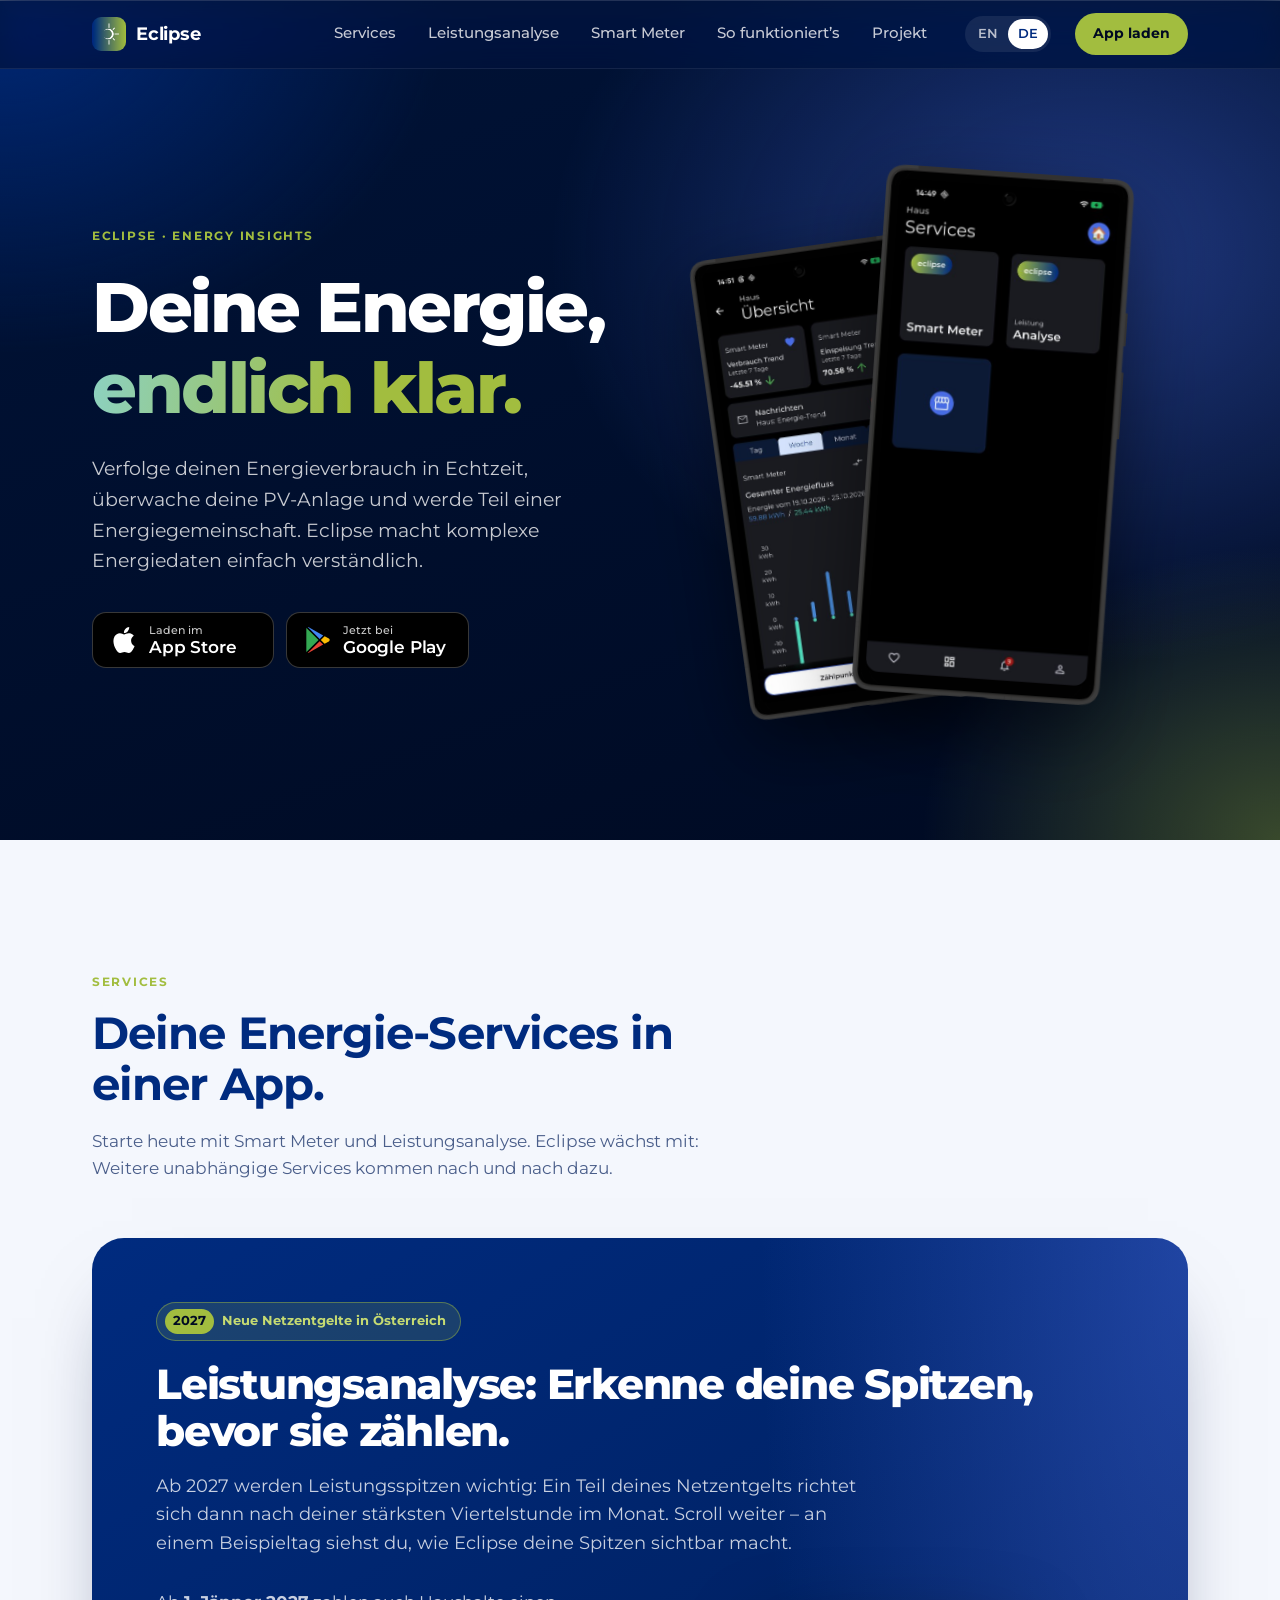
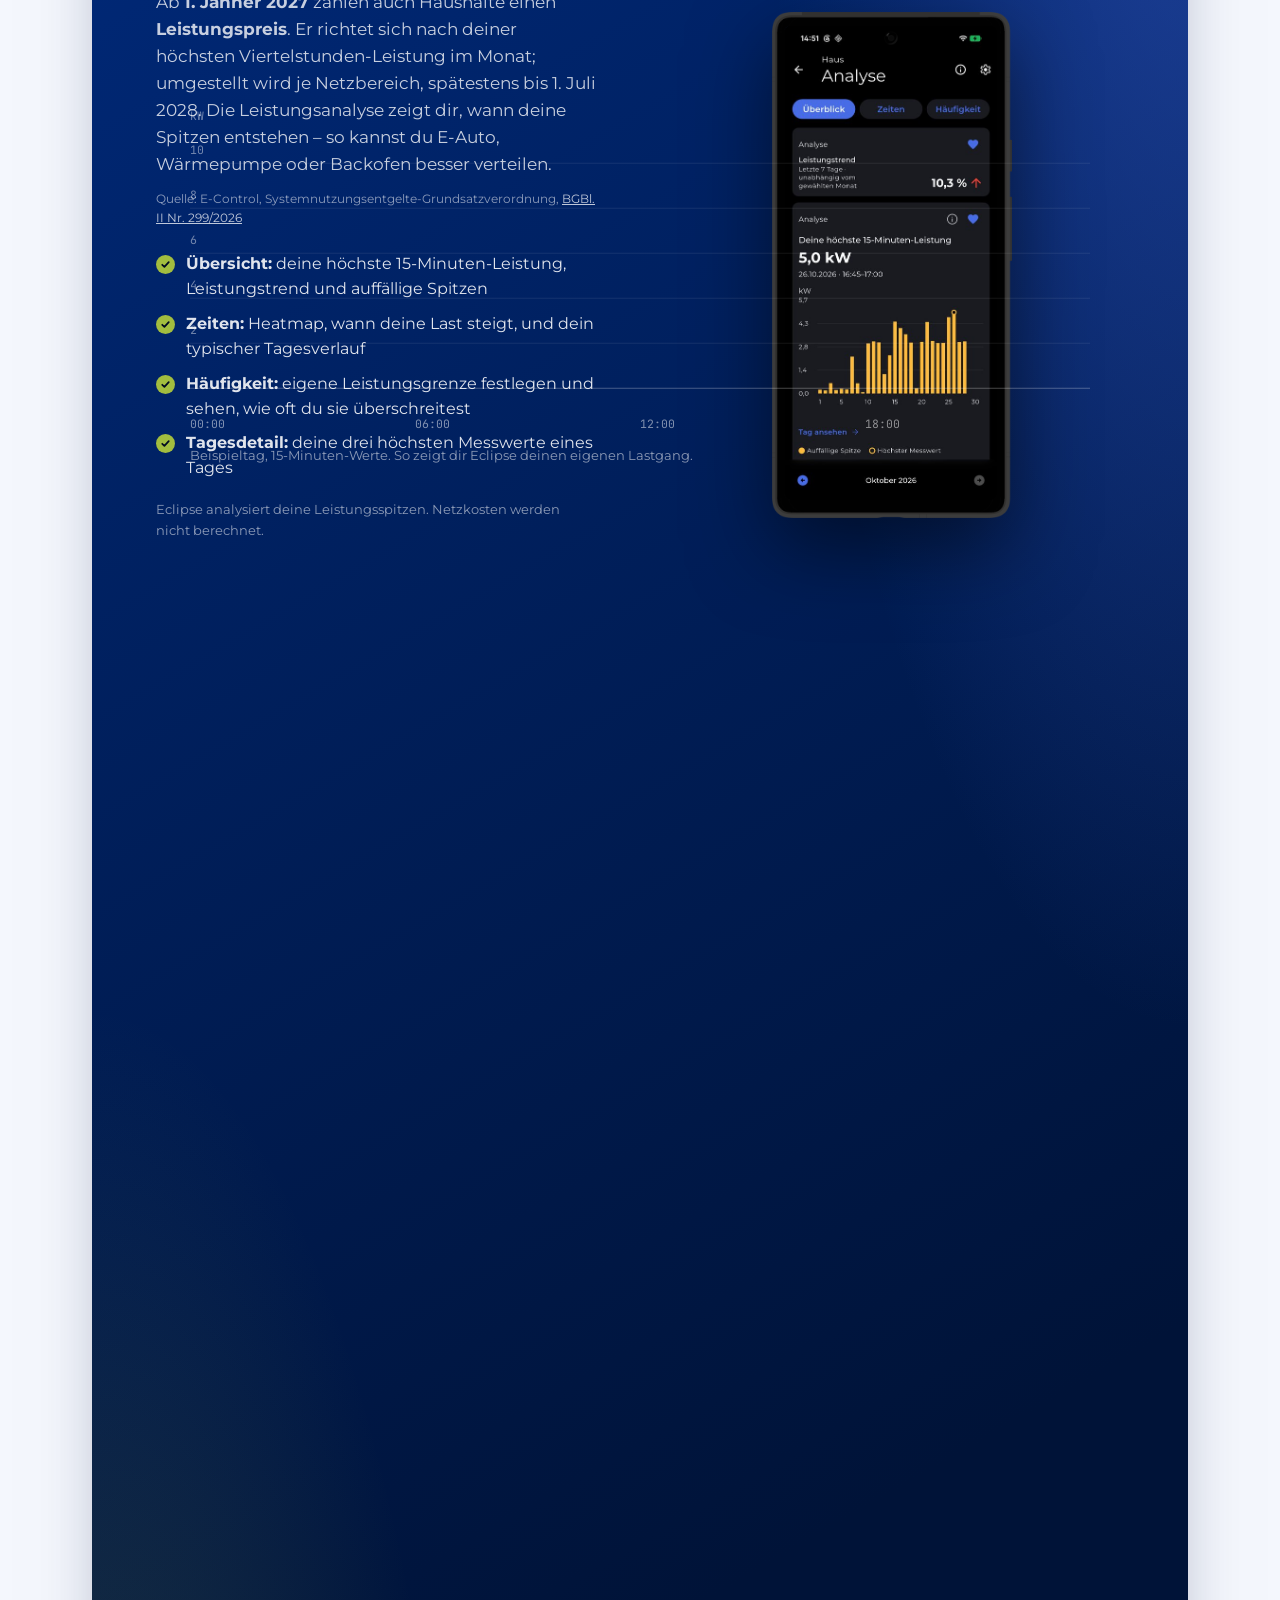
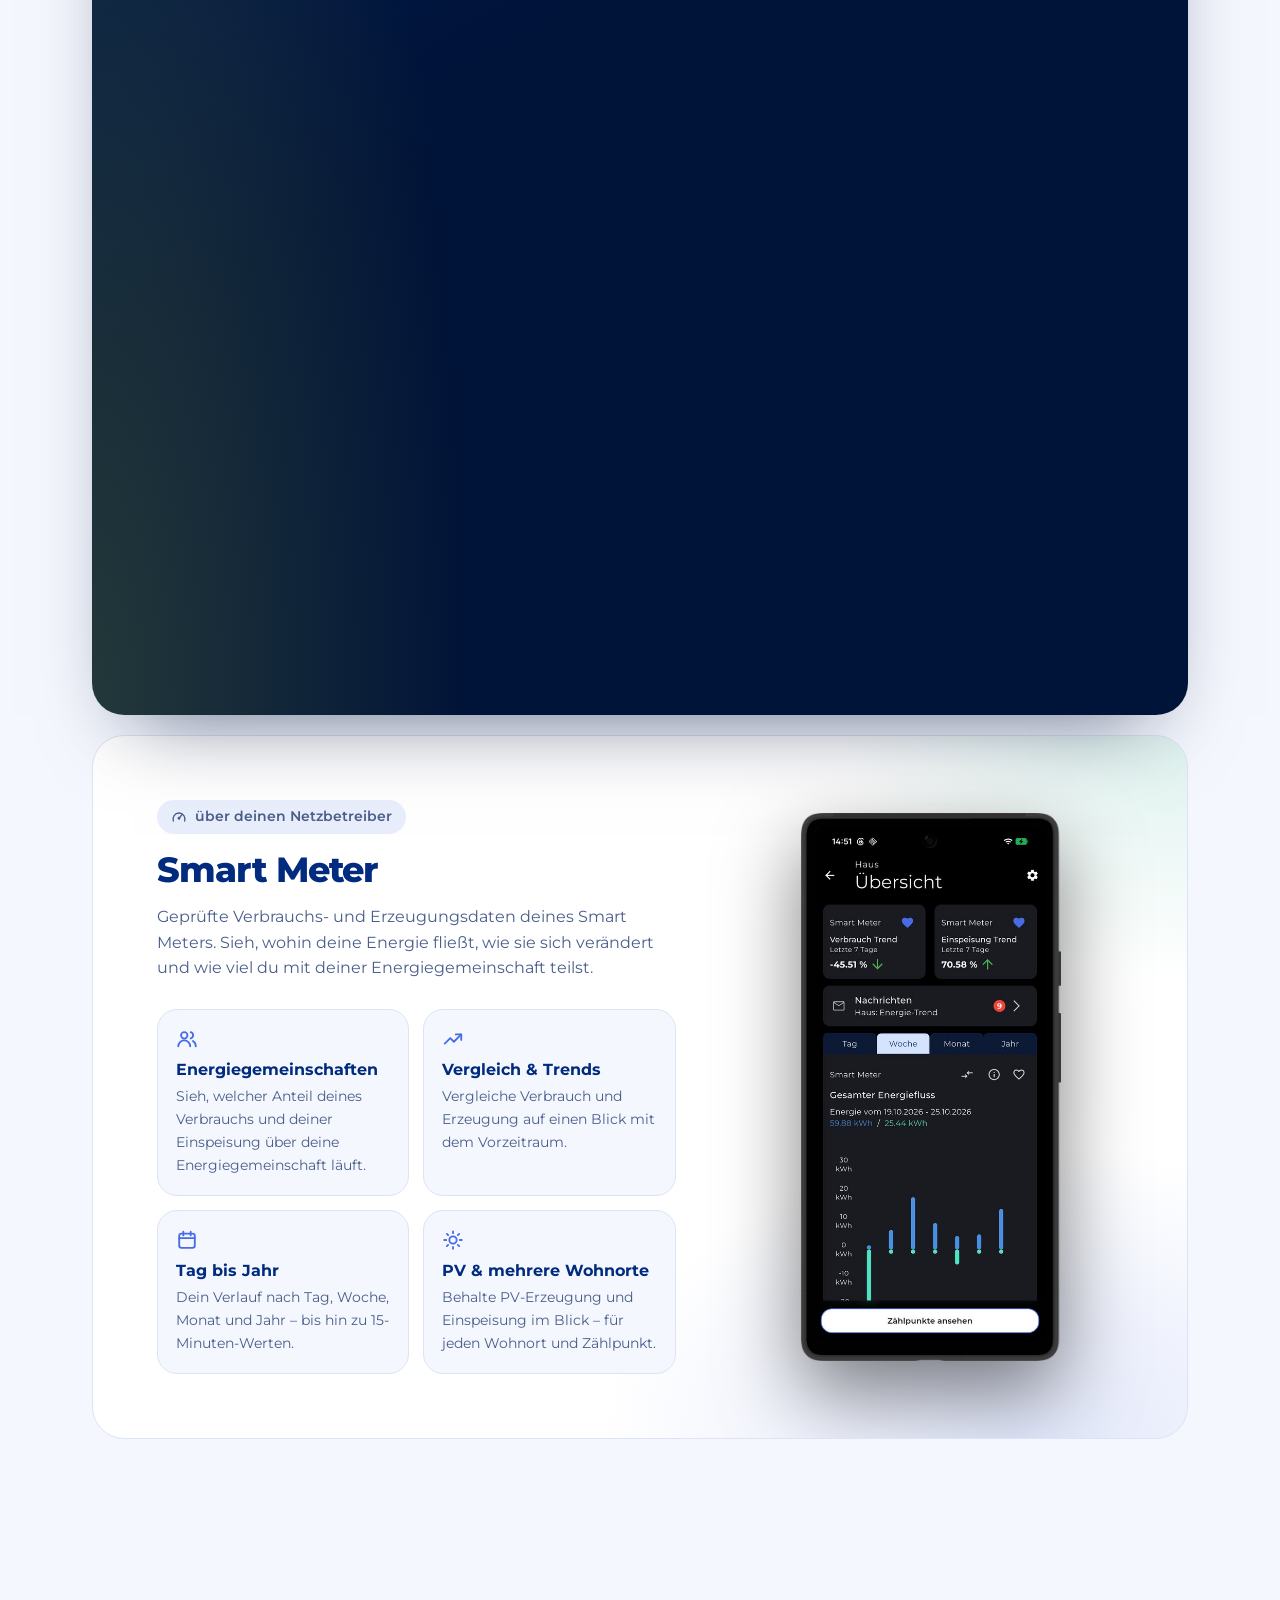
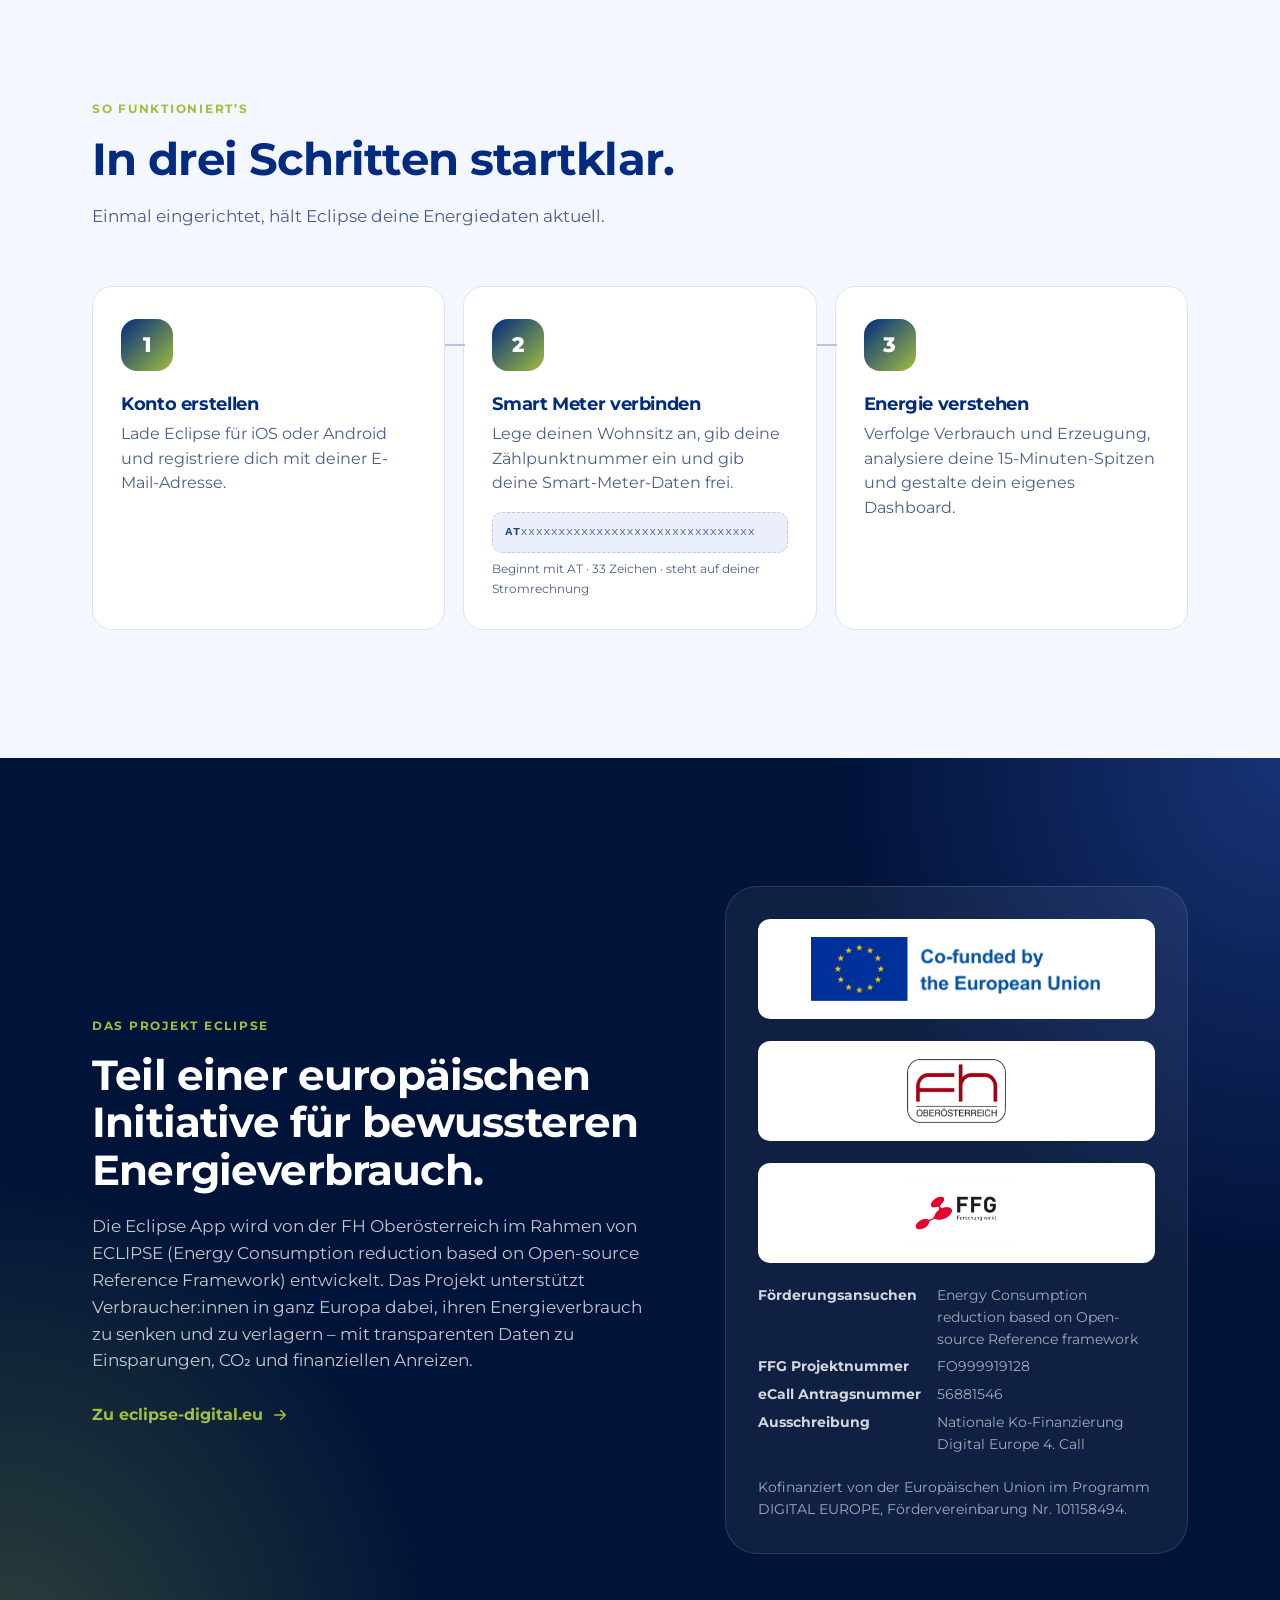
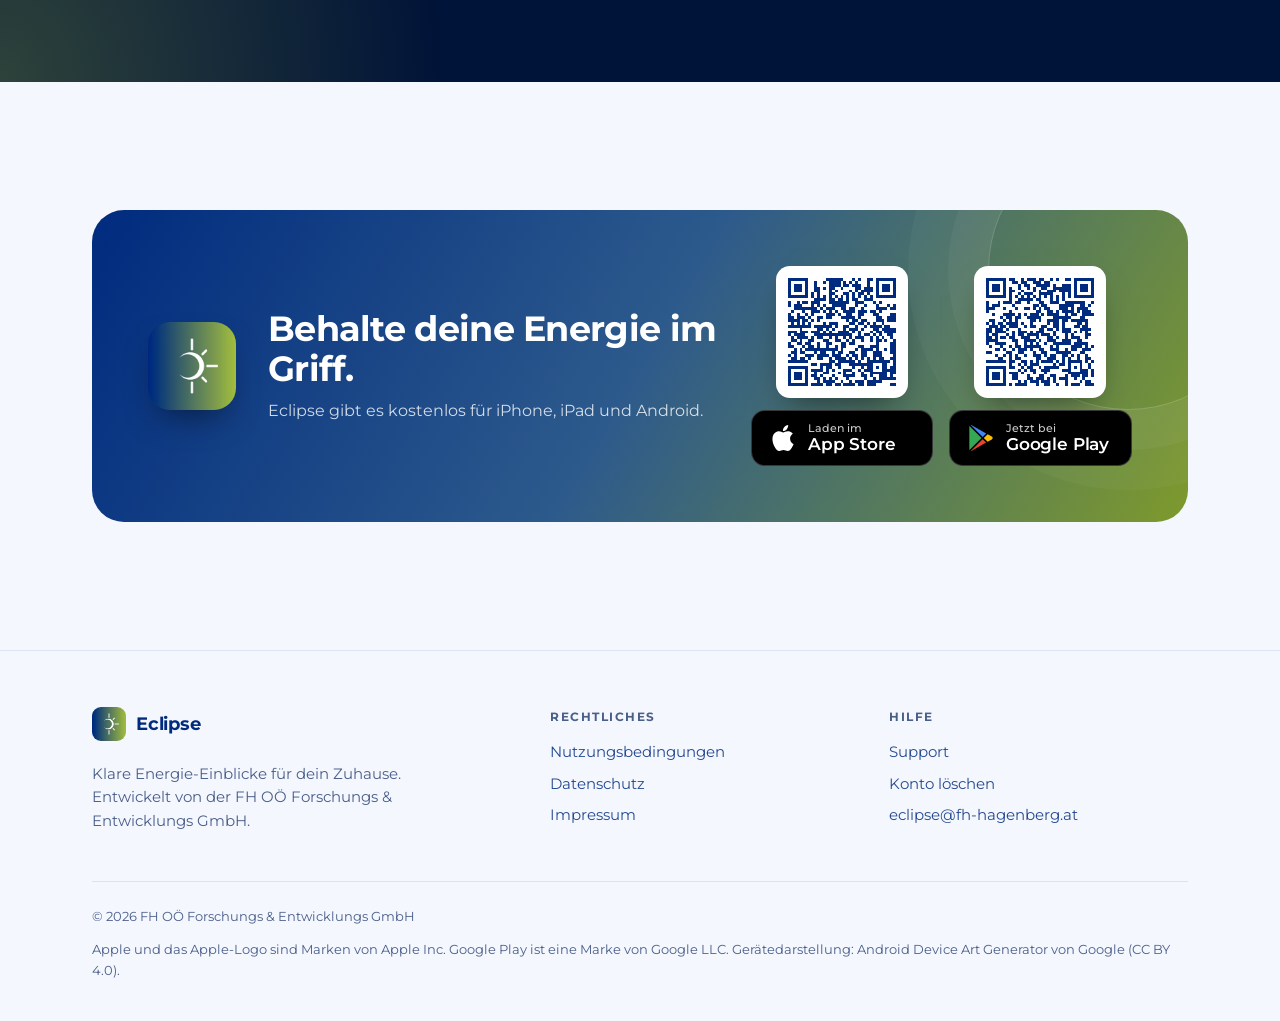
==== commit 3e3e6834: "GH-52: Add FFH Info" ====
--- a/eclipse-app/de/index.html
+++ b/eclipse-app/de/index.html
@@ -205,7 +205,14 @@
         <div class="partner-card">
           <div class="logo-plate"><img src="../assets/img/eu-logo.png" alt="Kofinanziert von der Europäischen Union" width="600" height="132" loading="lazy"></div>
           <div class="logo-plate"><img src="../assets/img/fh-logo.png" alt="FH OÖ – Fachhochschule Oberösterreich" width="300" height="194" loading="lazy"></div>
-          <p>Kofinanziert von der Europäischen Union im Programm DIGITAL, Finanzhilfevereinbarung Nr. 101158494. Die geäußerten Ansichten und Meinungen sind ausschließlich die der Autor:innen und spiegeln nicht unbedingt die der Europäischen Union wider.</p>
+          <div class="logo-plate"><img src="../assets/img/ffg-logo.png" alt="FFG – Österreichische Forschungsförderungsgesellschaft" width="450" height="256" loading="lazy"></div>
+          <dl class="funding-details">
+            <dt>Förderungsansuchen</dt><dd>Energy Consumption reduction based on Open-source Reference framework</dd>
+            <dt>FFG Projektnummer</dt><dd>FO999919128</dd>
+            <dt>eCall Antragsnummer</dt><dd>56881546</dd>
+            <dt>Ausschreibung</dt><dd>Nationale Ko-Finanzierung Digital Europe 4. Call</dd>
+          </dl>
+          <p>Kofinanziert von der Europäischen Union im Programm DIGITAL EUROPE, Fördervereinbarung Nr. 101158494.</p>
         </div>
       </div>
     </section>
--- a/eclipse-app/assets/css/style.css
+++ b/eclipse-app/assets/css/style.css
@@ -1015,6 +1015,16 @@
   font-size: .85rem;
   color: rgba(255, 255, 255, .62);
 }
+.funding-details {
+  display: grid;
+  grid-template-columns: auto 1fr;
+  gap: 6px 16px;
+  margin: 0;
+  font-size: .85rem;
+  color: rgba(255, 255, 255, .62);
+}
+.funding-details dt { font-weight: 700; color: rgba(255, 255, 255, .82); }
+.funding-details dd { margin: 0; }
 
 .cta {
   position: relative;
@@ -1382,6 +1392,9 @@
 
   .footer-grid { grid-template-columns: 1fr; }
 
+  .funding-details { grid-template-columns: 1fr; gap: 2px; }
+  .funding-details dd + dt { margin-top: 8px; }
+
   .features { grid-template-columns: 1fr; }
 
   .curve-plot { aspect-ratio: 4 / 3; }
